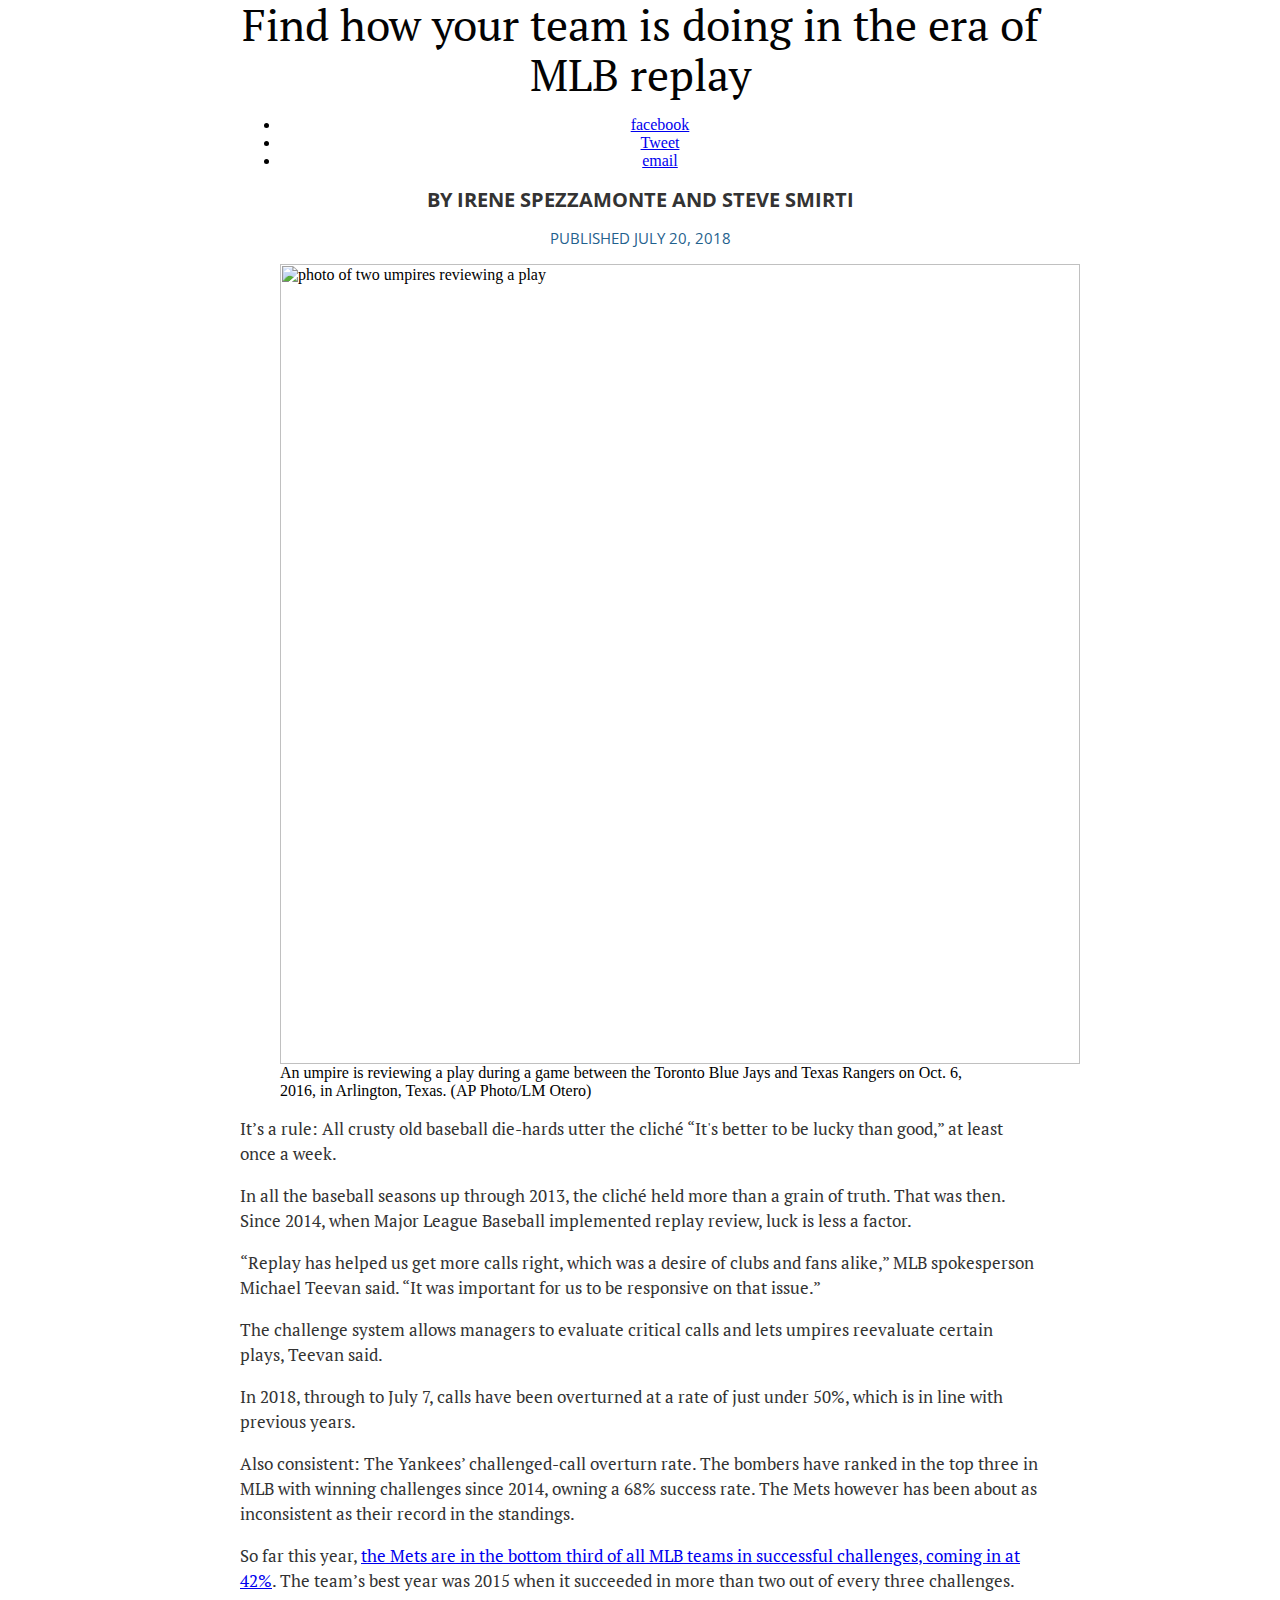
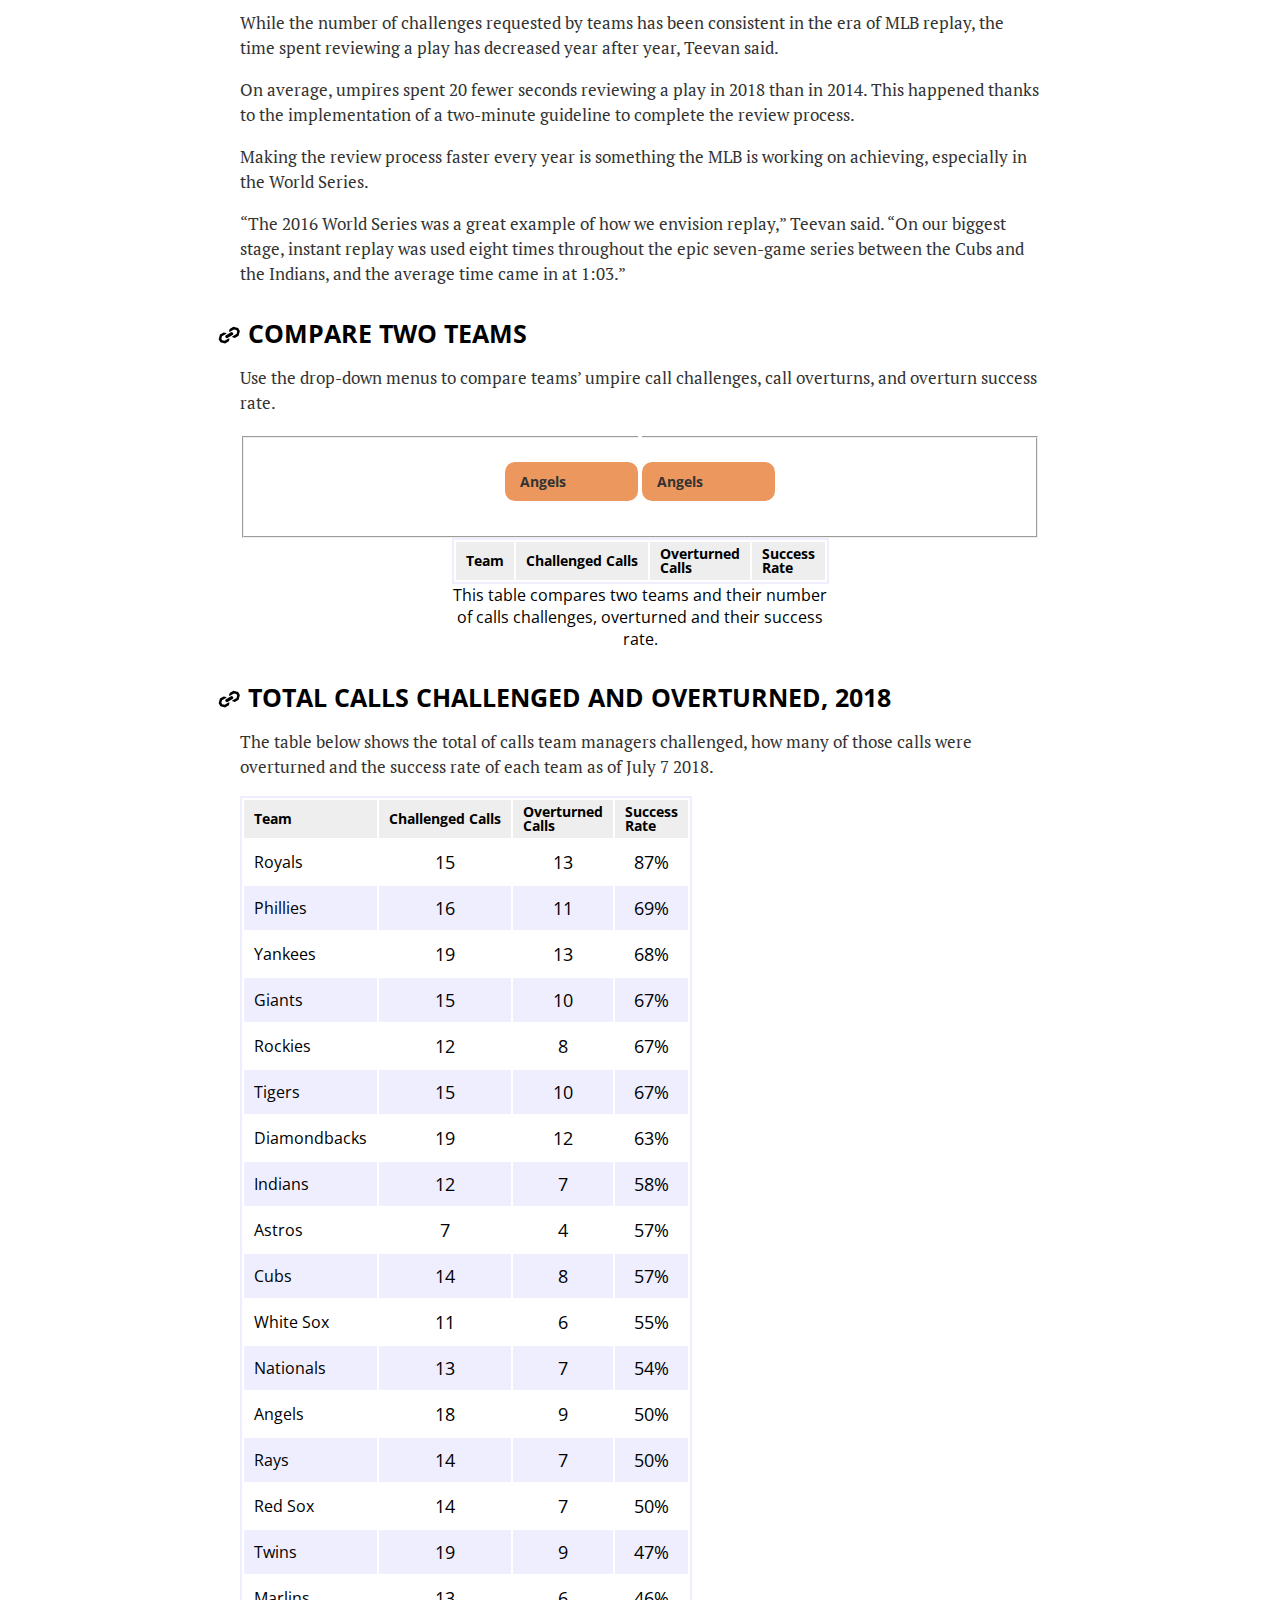
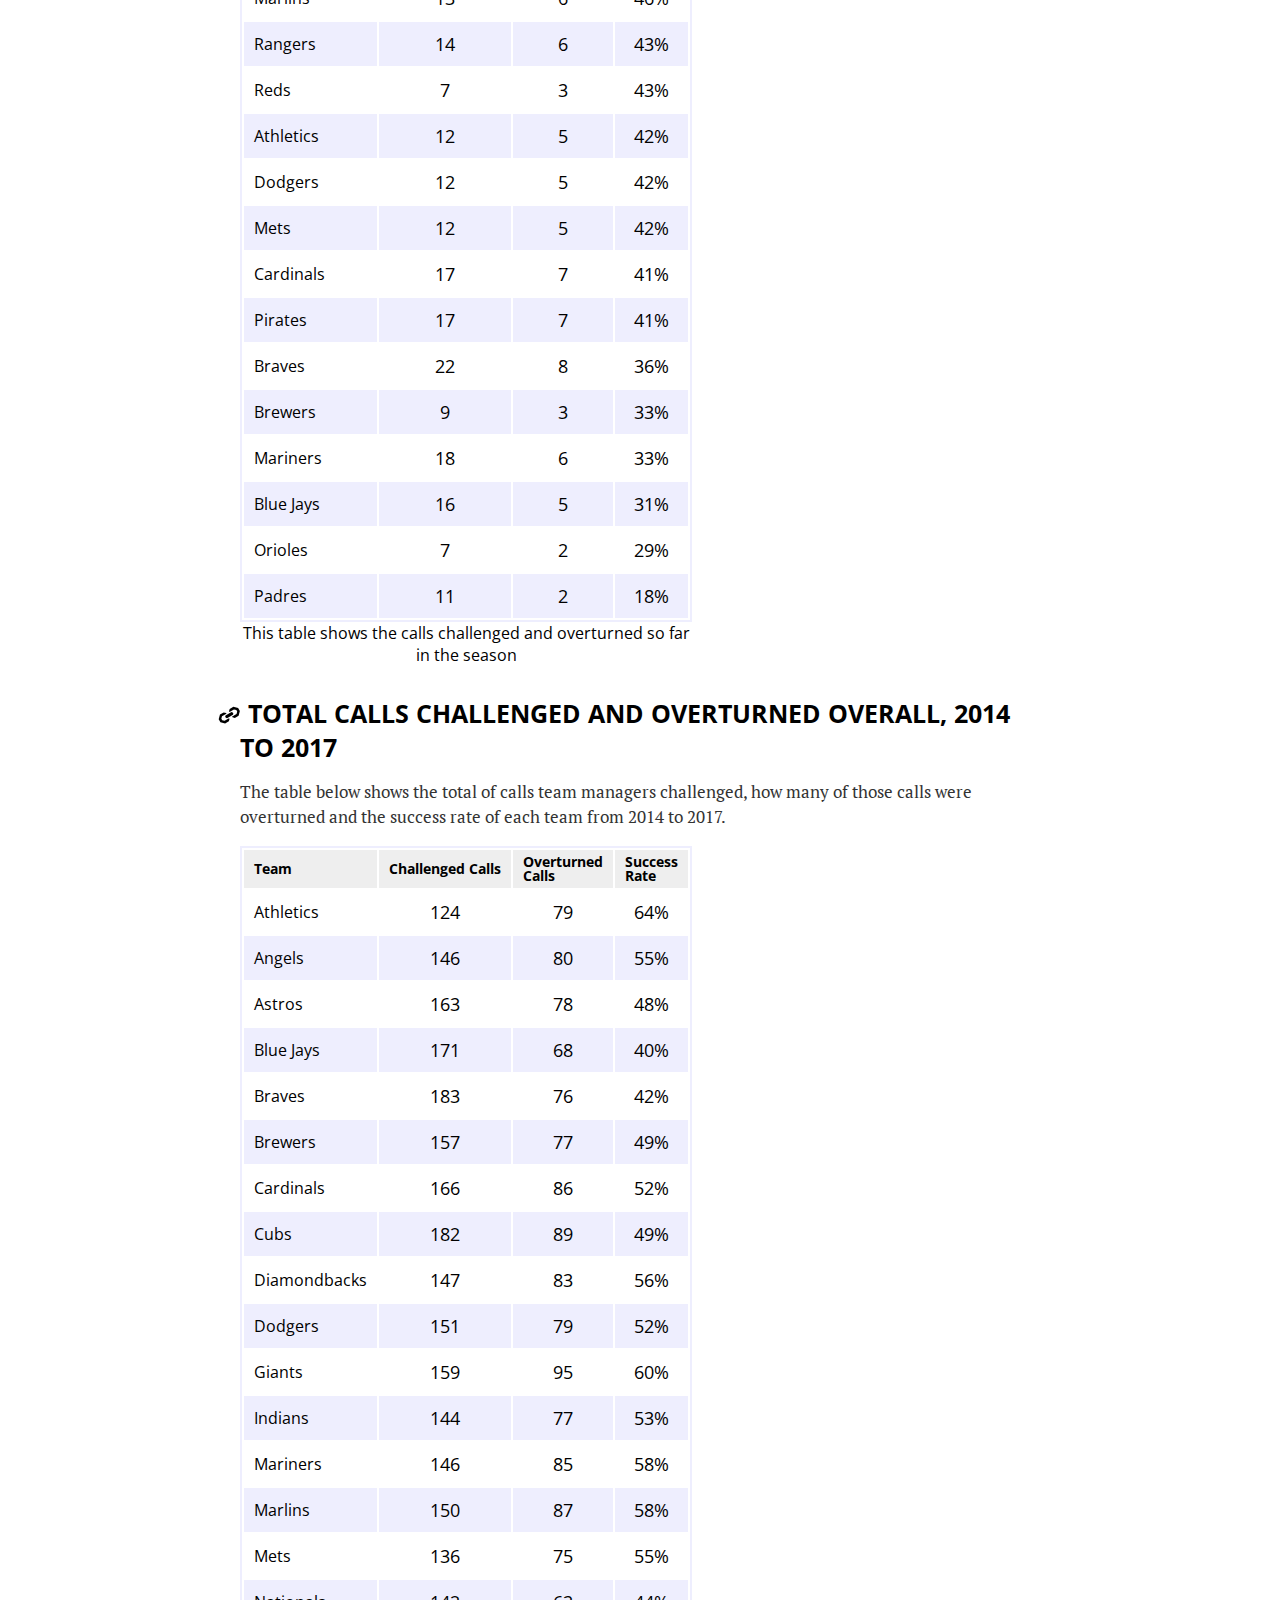
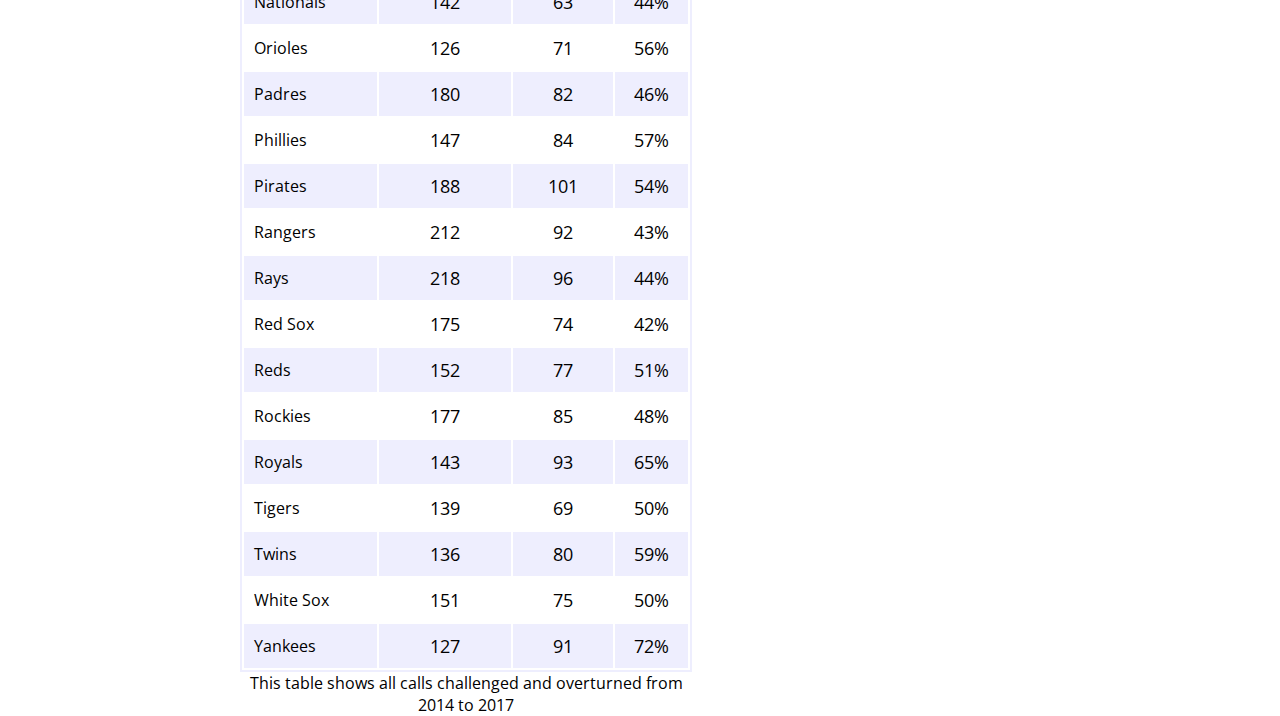
==== www/index.html @ 90c36cb2 "added byline" ====
<title>Find how your team is doing in the era of MLB replay</title>
    <link rel="icon" type="image/png" href="http://interactive.nydailynews.com/favicons.png">
    <meta charset="utf-8" />
    <meta name="viewport" content="width=device-width,initial-scale=1" />
    <meta name="apple-mobile-web-app-capable" content="yes" />
    <meta name="apple-mobile-web-app-status-bar-style" content="black" />
    <link rel="apple-touch-icon" href="">
    <meta name="format-detection" content="telephone=no" />
    <meta http-equiv="X-UA-Compatible" content="IE=Edge" />

    <!-- Titles -->
    <meta property="og:title" content='Find how your team is doing in the era of MLB replay' />
    <meta name="twitter:title" content='Find how your team is doing in the era of MLB replay' />

    <!-- Descriptions -->
    <meta name="description" content="DESC" />
    <meta property="og:description" content="DESC" />
    <meta name="twitter:description" content="DESC" />

    <!-- KEYWORD -->
    <meta name="keywords" content="TAGS" />

    <!-- LINK -->
    <link rel="http://interactive.nydailynews.com/project/mlb-overturned-calls/" href="http://interactive.nydailynews.com/project/mlb-overturned-calls/">
    <meta property="og:url" content="http://interactive.nydailynews.com/project/mlb-overturned-calls/" />
    <meta name="twitter:url" content="http://interactive.nydailynews.com/project/mlb-overturned-calls/" />

    <!-- THUMBNAIL IMAGE-->
    <meta property="og:image" content="http://interactive.nydailynews.com/project/mlb-overturned-calls/img/mlb-overturned-calls-art.jpg" />
    <meta name="twitter:image" content="http://interactive.nydailynews.com/project/mlb-overturned-calls/img/mlb-overturned-calls-art.jpg" />
    <meta name="twitter:image:alt" content="A description of the twitter image" />
    <meta property="og:image:width" content="1024" />
    <meta property="og:image:height" content="512" />

    <!-- PARSELY -->
    <script type="application/ld+json">
        {
            "@context": "http://schema.org",
            "@type": "NewsArticle",
            "headline": "Find how your team is doing in the era of MLB replay",
            "url": "http://interactive.nydailynews.com/project/mlb-overturned-calls/",
            "thumbnailUrl": "http://interactive.nydailynews.com/project/mlb-overturned-calls/img/mlb-overturned-calls-art.jpg",
            "dateCreated": "2018-07-20T06:00:00Z",
            "articleSection": "Sports",
            "creator": ["Steve Smirti", "Irene Spezzamonte", "Interactive Project"],
            "keywords": ["interactive project","interactive"]
        }
    </script>

    <!-- NO NEED TO FILL -->
    <meta name="twitter:card" content="summary_large_image">
    <meta name="twitter:site" content="@nydailynews">
    <meta name="twitter:creator" content="@nydni">
    <meta name="decorator" content="responsive" />
    <meta name="nydn_section" content="NY Daily News" />
    <meta name="msvalidate.01" content="02916AAC0DA8B068EFE01D721E03ED7E" />
    <meta name="p:domain_verify" content="78efe4f5c9935744af497772f68a0ee7" />
    <meta property="fb:app_id" content="107464888913" />
    <meta property="fb:admins" content="1594068001" />
    <meta property="fb:pages" content="268914272540" />
    <meta property="og:type" content="article" />
    <meta property="og:site_name" content="NY Daily News" />
    <meta property="article:publisher" content="https://www.facebook.com/NYDailyNews/" />
    <meta name="localeCountry" content="US"/>
    <meta name="localeLanguage" content="en" />


    <link rel="stylesheet" href="//interactive.nydailynews.com/nydn/c/rh.css">
    <link rel="stylesheet" href="/css/style.css">

    <link href="css/style.css" rel="stylesheet">

    <link rel="stylesheet" href="https://fonts.googleapis.com/css?family=Open+Sans:300,700|Open+Sans+Condensed:300,700|PT+Serif:400,700">
    <script data-main="//interactive.nydailynews.com/nydn/js/rh.js?r=20170405001" src="//www.nydailynews.com/nydn/js/require.js?r=2016LIST" defer></script>
      
    <script>
        var nydn = nydn || {
            "section": "NYDailyNews",
            "subsection": "news",
            "template": "article",
            "revision": "201609014009",
            "bidder": { contains: function() {} },
            "targetPath": document.location.pathname
        };
        var nydnDO = [ { 
            'title':'xxxFind how your team is doing in the era of MLB replayxxx', 
            'link':'http://interactive.nydailynews.com/project/mlb-overturned-calls/', 
            'p_type':'interactive', 
            'section':'interactive' 
        }];
    </script>
    
    <!-- ADS-START -->
    <script onload="nydn_ads('one');" src="/includes/template/template.js"></script>
    <!-- ADS-END -->

    <script src="/js/jquery.min.js"></script>

    <script>var nav_params = {section: 'projects', url: 'http://interactive.nydailynews.com/project/'};</script>
    <script src="/library/vendor-nav/vendor-include.js" defer></script>
</head>

<body id="nydailynews" data-section="nydailynews" data-subsection="NY Daily News">

<!-- SITEHEADER-START -->
<header id="templateheader"></header>
<!-- SITEHEADER-END -->

<!-- CONTENT-START -->
<main>
    <article>

        <h1 class="center">Find how your team is doing in the era of MLB replay</h1>
    <div>
        <ul class="ra-share" id="ra-share-top" style="text-align: center;">
            <li class="rt-share-f"><a target="_blank" href="https://www.facebook.com/sharer/sharer.php?u=http://interactive.nydailynews.com/project/mlb-overturned-calls/">facebook</a> </li>
            <li class="ra-share-t"> <a target="_blank" href="https://twitter.com/intent/tweet?text=Find how your team is doing in the era of MLB replay&url=http://interactive.nydailynews.com/project/mlb-overturned-calls/&via=NYDNi&related=NYDailyNews,NYDNi">Tweet</a></li>
            <li class="ra-share-e"> <a href="mailto:?subject=Find how your team is doing in the era of MLB replay&amp;body=http://interactive.nydailynews.com/project/mlb-overturned-calls/">email</a> </li>
        </ul>
    </div>

<p class="byline">By Irene Spezzamonte and Steve Smirti </p>


        <p id="datestamp" class="stamp">Published July 20, 2018</p>

 <figure>

 <img src="img/replay-lead-art.jpg" alt="photo of two umpires reviewing a play" >

 <figcaption> An umpire is reviewing a play during a game between the Toronto Blue Jays and Texas Rangers on Oct. 6, 2016, in Arlington, Texas. (AP Photo/LM Otero) </figcaption>
 </figure>


<p>It’s a rule: All crusty old baseball die-hards utter the cliché “It's better to be lucky than good,” at least once a week.</p>

<p>In all the baseball seasons up through 2013, the cliché held more than a grain of truth. That was then. Since 2014, when Major League Baseball implemented replay review, luck is less a factor.</p>

<p>“Replay has helped us get more calls right, which was a desire of clubs and fans alike,” MLB spokesperson Michael Teevan said.  “It was important for us to be responsive on that issue.”</p>

<p>The challenge system allows managers to evaluate critical calls and lets umpires reevaluate certain plays, Teevan said. </p>

<p>In 2018, through to July 7, calls have been overturned at a rate of just under 50%, which is in line with previous years.</p> 

<p>Also consistent: The Yankees’ challenged-call overturn rate. The bombers have ranked in the top three in MLB with winning challenges since 2014, owning a 68% success rate. The Mets however has been about as inconsistent as their record in the standings.</p>

<p>So far this year, <a href="#Mets-2018">the Mets are in the bottom third of all MLB teams in successful challenges, coming in at 42%</a>. The team’s best year was 2015 when it succeeded in more than two out of every three challenges.</p>

<p>While the number of challenges requested by teams has been consistent in the era of MLB replay, the time spent reviewing a play has decreased year after year, Teevan said.</p>

<p>On average, umpires spent 20 fewer seconds reviewing a play in 2018 than in 2014.  This happened thanks to the implementation of a two-minute guideline to complete the review process. </p>

<p> Making the review process faster every year is something the MLB is working on achieving, especially in the World Series. </p>

<p> “The 2016 World Series was a great example of how we envision replay,” Teevan said.  “On our biggest stage, instant replay was used eight times throughout the epic seven-game series between the Cubs and the Indians, and the average time came in at 1:03.” </p>



<h2 id="team-comparison"> <a href="#team-comparison"><svg class="intralink" viewBox="10 10 66 66" version="1.1" width="16" height="16" aria-hidden="true"><path d="M 23.4963,46.1288L 25.0796,48.8712L 29.4053,50.0303L 33.519,47.6553L 34.8902,46.8636L 37.6326,45.2803L 38.4242,46.6515L 37.2652,50.9772L 30.4091,54.9356L 21.7577,52.6174L 18.591,47.1326L 20.9091,38.4811L 27.7652,34.5227L 32.0909,35.6818L 32.8826,37.053L 30.1402,38.6364L 28.769,39.428L 24.6553,41.803L 23.4963,46.1288 Z M 38.7348,28.1895L 45.5908,24.2311L 54.2423,26.5493L 57.409,32.0341L 55.0908,40.6856L 48.2348,44.6439L 43.9091,43.4848L 43.1174,42.1136L 45.8598,40.5303L 47.231,39.7386L 51.3446,37.3636L 52.5037,33.0379L 50.9204,30.2955L 46.5946,29.1364L 42.481,31.5114L 41.1098,32.3031L 38.3674,33.8864L 37.5757,32.5152L 38.7348,28.1895 Z M 33.9006,45.1496L 31.7377,44.5701L 30.5502,42.5133L 31.1298,40.3504L 42.0994,34.0171L 44.2623,34.5966L 45.4498,36.6534L 44.8702,38.8163L 33.9006,45.1496 Z"></path></svg></a> Compare two teams </h2>
<p>
    Use the drop-down menus to compare teams’ umpire call challenges, call overturns, and overturn success rate.
</p>
    <!-- coding for dropdown starts here -->
    <fieldset id="filter" style="text-align: center;">
        <legend></legend>

        <div class="select">
            <select id="team-one" name="team-one" onChange="compare.form_handler(this);">
                <option value="Angels">Angels</option>
                <option value="Astros">Astros</option>
                <option value="Athletics">Athletics</option>
                <option value="Blue Jays">Blue Jays</option>
                <option value="Braves">Braves</option>
                <option value="Brewers">Brewers</option>
                <option value="Cardinals">Cardinals</option>
                <option value="Cubs">Cubs</option>
                <option value="Diamondbacks">Diamondbacks</option>
                <option value="Dodgers">Dodgers</option>
                <option value="Giants">Giants</option>
                <option value="Indians">Indians</option>
                <option value="Mariners">Mariners</option>
                <option value="Marlins">Marlins</option>
                <option value="Mets">Mets</option>
                <option value="Nationals">Nationals</option>
                <option value="Orioles">Orioles</option>
                <option value="Padres">Padres</option>
                <option value="Phillies">Phillies</option>
                <option value="Pirates">Pirates</option> 
                <option value="Rangers">Rangers</option>
                <option value="Rays">Rays</option>
                <option value="Red Sox">Red Sox</option>
                <option value="Reds">Reds</option>
                <option value="Rockies">Rockies</option>
                <option value="Royals">Royals</option>
                <option value="Tigers">Tigers</option>
                <option value="Twins">Twins</option>
                <option value="White Sox">White Sox</option>
                <option value="Yankees">Yankees</option>
            </select>
        </div>
        <div class="select">
            <select id="team-two" name="team-two" onChange="compare.form_handler(this);">
                <option value="Angels">Angels</option>
                <option value="Astros">Astros</option>
                <option value="Athletics">Athletics</option>
                <option value="Blue Jays">Blue Jays</option>
                <option value="Braves">Braves</option>
                <option value="Brewers">Brewers</option>
                <option value="Cardinals">Cardinals</option>
                <option value="Cubs">Cubs</option>
                <option value="Diamondbacks">Diamondbacks</option>
                <option value="Dodgers">Dodgers</option>
                <option value="Giants">Giants</option>
                <option value="Indians">Indians</option>
                <option value="Mariners">Mariners</option>
                <option value="Marlins">Marlins</option>
                <option value="Mets">Mets</option>
                <option value="Nationals">Nationals</option>
                <option value="Orioles">Orioles</option>
                <option value="Padres">Padres</option>
                <option value="Phillies">Phillies</option>
                <option value="Pirates">Pirates</option> 
                <option value="Rangers">Rangers</option>
                <option value="Rays">Rays</option>
                <option value="Red Sox">Red Sox</option>
                <option value="Reds">Reds</option>
                <option value="Rockies">Rockies</option>
                <option value="Royals">Royals</option>
                <option value="Tigers">Tigers</option>
                <option value="Twins">Twins</option>
                <option value="White Sox">White Sox</option>
                <option value="Yankees">Yankees</option>
            </select>
        </div>
            </fieldset>
        </form>
<table id='teams-compare' class="center"> 
        <thead>
        <tr>

    <th>Team</th>
    <th>Challenged Calls</th>
    <th>Overturned<br>Calls</th>
    <th>Success<br>Rate</th>
  </tr>
</thead>
<tbody>
</tbody>
<caption> This table compares two teams and their number of calls challenges, overturned and their success rate. 
 </caption> 
</table>



<!-- coding for dropdown ends here -->


<!--  coding for 2018 table starts here -->

<h2 id="2018-data"> <a href="#2018-data"><svg class="intralink" viewBox="10 10 66 66" version="1.1" width="16" height="16" aria-hidden="true"><path d="M 23.4963,46.1288L 25.0796,48.8712L 29.4053,50.0303L 33.519,47.6553L 34.8902,46.8636L 37.6326,45.2803L 38.4242,46.6515L 37.2652,50.9772L 30.4091,54.9356L 21.7577,52.6174L 18.591,47.1326L 20.9091,38.4811L 27.7652,34.5227L 32.0909,35.6818L 32.8826,37.053L 30.1402,38.6364L 28.769,39.428L 24.6553,41.803L 23.4963,46.1288 Z M 38.7348,28.1895L 45.5908,24.2311L 54.2423,26.5493L 57.409,32.0341L 55.0908,40.6856L 48.2348,44.6439L 43.9091,43.4848L 43.1174,42.1136L 45.8598,40.5303L 47.231,39.7386L 51.3446,37.3636L 52.5037,33.0379L 50.9204,30.2955L 46.5946,29.1364L 42.481,31.5114L 41.1098,32.3031L 38.3674,33.8864L 37.5757,32.5152L 38.7348,28.1895 Z M 33.9006,45.1496L 31.7377,44.5701L 30.5502,42.5133L 31.1298,40.3504L 42.0994,34.0171L 44.2623,34.5966L 45.4498,36.6534L 44.8702,38.8163L 33.9006,45.1496 Z"></path></svg></a> Total calls challenged and overturned, 2018</h2>

<p>The table below shows the total of calls team managers challenged, how many of those calls were overturned and the success rate of each team as of July 7 2018. </p>
   <table id='teams-2018'> 
        <thead>
        <tr>
    <th>Team</th>
    <th>Challenged Calls</th>
    <th>Overturned<br>Calls</th>
    <th>Success<br>Rate</th>
  </tr>
</thead>
<tbody>
  <tr id="Royals-2018">
   <td>Royals</td>
    <td>15</td>
    <td>13</td>
    <td>87%</td>
  </tr>
  <tr id="Phillies-2018">
   <td>Phillies</td>
    <td>16</td>
    <td>11</td>
    <td>69%</td>
  </tr>
  <tr id="Yankees-2018">
   <td>Yankees</td>
    <td>19</td>
    <td>13</td>
    <td>68%</td>
  </tr>
  <tr id="Giants-2018">
   <td>Giants</td>
    <td>15</td>
    <td>10</td>
    <td>67%</td>
  </tr>
  <tr id="Rockies-2018">
   <td>Rockies</td>
    <td>12</td>
    <td>8</td>
    <td>67%</td>
  </tr>
  <tr id="Tigers-2018">
   <td>Tigers</td>
    <td>15</td>
    <td>10</td>
    <td>67%</td>
  </tr>
  <tr id="Diamondbacks-2018">
   <td>Diamondbacks</td>
    <td>19</td>
    <td>12</td>
    <td>63%</td>
  </tr>
  <tr id="Indians-2018">
   <td>Indians</td>
    <td>12</td>
    <td>7</td>
    <td>58%</td>
  </tr>
  <tr id="Astros-2018">
   <td>Astros</td>
    <td>7</td>
    <td>4</td>
    <td>57%</td>
  </tr>
  <tr id="Cubs-2018">
   <td>Cubs</td>
    <td>14</td>
    <td>8</td>
    <td>57%</td>
  </tr>
  <tr id="White Sox-2018">
   <td>White Sox</td>
    <td>11</td>
    <td>6</td>
    <td>55%</td>
  </tr>
  <tr id="Nationals-2018">
   <td>Nationals</td>
    <td>13</td>
    <td>7</td>
    <td>54%</td>
  </tr>
  <tr id="Angels-2018">
   <td>Angels</td>
    <td>18</td>
    <td>9</td>
    <td>50%</td>
  </tr>
  <tr id="Rays-2018">
   <td>Rays</td>
    <td>14</td>
    <td>7</td>
    <td>50%</td>
  </tr>
  <tr id="Red Sox-2018">
   <td>Red Sox</td>
    <td>14</td>
    <td>7</td>
    <td>50%</td>
  </tr>
  <tr id="Twins-2018">
   <td>Twins</td>
    <td>19</td>
    <td>9</td>
    <td>47%</td>
  </tr>
  <tr id="Marlins-2018">
   <td>Marlins</td>
    <td>13</td>
    <td>6</td>
    <td>46%</td>
  </tr>
  <tr id="Rangers-2018">
   <td>Rangers</td>
    <td>14</td>
    <td>6</td>
    <td>43%</td>
  </tr>
  <tr id="Reds-2018">
   <td>Reds</td>
    <td>7</td>
    <td>3</td>
    <td>43%</td>
  </tr>
  <tr id="Athletics-2018">
   <td>Athletics</td>
    <td>12</td>
    <td>5</td>
    <td>42%</td>
  </tr>
  <tr id="Dodgers-2018">
   <td>Dodgers</td>
    <td>12</td>
    <td>5</td>
    <td>42%</td>
  </tr>
  <tr id="Mets-2018">
   <td>Mets</td>
    <td>12</td>
    <td>5</td>
    <td>42%</td>
  </tr>
  <tr id="Cardinals-2018">
   <td>Cardinals</td>
    <td>17</td>
    <td>7</td>
    <td>41%</td>
  </tr>
  <tr id="Pirates-2018">
   <td>Pirates</td>
    <td>17</td>
    <td>7</td>
    <td>41%</td>
  </tr>
  <tr id="Braves-2018">
   <td>Braves</td>
    <td>22</td>
    <td>8</td>
    <td>36%</td>
  </tr>
  <tr id="Brewers-2018">
   <td>Brewers</td>
    <td>9</td>
    <td>3</td>
    <td>33%</td>
  </tr>
  <tr id="Mariners-2018">
   <td>Mariners</td>
    <td>18</td>
    <td>6</td>
    <td>33%</td>
  </tr>
  <tr id="Blue Jays-2018">
   <td>Blue Jays</td>
    <td>16</td>
    <td>5</td>
    <td>31%</td>
  </tr>
  <tr id="Orioles-2018">
   <td>Orioles</td>
    <td>7</td>
    <td>2</td>
    <td>29%</td>
  </tr>
  <tr id="Padres-2018">
   <td>Padres</td>
    <td>11</td>
    <td>2</td>
    <td>18%</td>
  </tr>
</tbody>
 <caption> This table shows the calls challenged and overturned so far in the season
 </caption> 
      </table>

    <!-- code for 2018 ends here -->

<!-- code for overall data starts here -->

<h2 id="overall-data"><a href="#overall-data"><svg class="intralink" viewBox="10 10 66 66" version="1.1" width="16" height="16" aria-hidden="true"><path d="M 23.4963,46.1288L 25.0796,48.8712L 29.4053,50.0303L 33.519,47.6553L 34.8902,46.8636L 37.6326,45.2803L 38.4242,46.6515L 37.2652,50.9772L 30.4091,54.9356L 21.7577,52.6174L 18.591,47.1326L 20.9091,38.4811L 27.7652,34.5227L 32.0909,35.6818L 32.8826,37.053L 30.1402,38.6364L 28.769,39.428L 24.6553,41.803L 23.4963,46.1288 Z M 38.7348,28.1895L 45.5908,24.2311L 54.2423,26.5493L 57.409,32.0341L 55.0908,40.6856L 48.2348,44.6439L 43.9091,43.4848L 43.1174,42.1136L 45.8598,40.5303L 47.231,39.7386L 51.3446,37.3636L 52.5037,33.0379L 50.9204,30.2955L 46.5946,29.1364L 42.481,31.5114L 41.1098,32.3031L 38.3674,33.8864L 37.5757,32.5152L 38.7348,28.1895 Z M 33.9006,45.1496L 31.7377,44.5701L 30.5502,42.5133L 31.1298,40.3504L 42.0994,34.0171L 44.2623,34.5966L 45.4498,36.6534L 44.8702,38.8163L 33.9006,45.1496 Z"></path></svg></a> Total calls challenged and overturned overall, 2014 to 2017</h2>

<p>The table below shows the total of calls team managers challenged, how many of those calls were overturned and the success rate of each team from 2014 to 2017. </p>
   <table id='teams-overall'> 
        <thead>
            <tr>
                <th>Team</th>
                <th>Challenged Calls</th>
                <th>Overturned<br>Calls</th>
                <th>Success<br>Rate</th>
            </tr>
        </thead>
        <tbody>
<tr id="Athletics-overall">
   <td>Athletics</td>
  <td>124</td>
  <td>79</td>
  <td>64%</td>
</tr>
<tr id="Angels-overall">
   <td>Angels</td>
  <td>146</td>
  <td>80</td>
  <td>55%</td>
</tr>
<tr id="Astros-overall">
   <td>Astros</td>
  <td>163</td>
  <td>78</td>
  <td>48%</td>
</tr>
<tr id="Blue Jays-overall">
   <td>Blue Jays</td>
  <td>171</td>
  <td>68</td>
  <td>40%</td>
</tr>
<tr id="Braves-overall">
   <td>Braves</td>
  <td>183</td>
  <td>76</td>
  <td>42%</td>
</tr>
<tr id="Brewers-overall">
   <td>Brewers</td>
  <td>157</td>
  <td>77</td>
  <td>49%</td>
</tr>
<tr id="Cardinals-overall">
   <td>Cardinals</td>
  <td>166</td>
  <td>86</td>
  <td>52%</td></tr>
<tr id="Cubs-overall">
   <td>Cubs</td>
  <td>182</td>
  <td>89</td>
  <td>49%</td>
</tr>
<tr id="Diamondbacks-overall">
   <td>Diamondbacks</td>
  <td>147</td>
  <td>83</td>
  <td>56%</td>
</tr>
<tr id="Dodgers-overall">
   <td>Dodgers</td>
  <td>151</td>
  <td>79</td>
  <td>52%</td>
</tr>
<tr id="Giants-overall">
   <td>Giants</td>
  <td>159</td>
  <td>95</td>
  <td>60%</td>
</tr>
<tr id="Indians-overall">
   <td>Indians</td>
  <td>144</td>
  <td>77</td>
  <td>53%</td>
</tr>
<tr id="Mariners-overall">
   <td>Mariners</td>
  <td>146</td>
  <td>85</td>
  <td>58%</td>
</tr>
<tr id="Marlins-overall">
   <td>Marlins</td>
  <td>150</td>
  <td>87</td>
  <td>58%</td>
</tr>
<tr id="Mets-overall">
   <td>Mets</td>
  <td>136</td>
  <td>75</td>
  <td>55%</td>
</tr>
<tr id="Nationals-overall">
   <td>Nationals</td>
  <td>142</td>
  <td>63</td>
  <td>44%</td>
</tr>
<tr id="Orioles-overall">
   <td>Orioles</td>
  <td>126</td>
  <td>71</td>
  <td>56%</td>
</tr>
<tr id="Padres-overall">
   <td>Padres</td>
  <td>180</td>
  <td>82</td>
  <td>46%</td>
</tr>
<tr id="Phillies-overall">
   <td>Phillies</td>
  <td>147</td>
  <td>84</td>
  <td>57%</td>
</tr>
<tr id="Pirates-overall">
   <td>Pirates</td>
  <td>188</td>
  <td>101</td>
  <td>54%</td>
</tr>
<tr id="Rangers-overall">
   <td>Rangers</td>
  <td>212</td>
  <td>92</td>
  <td>43%</td>
</tr>
<tr id="Rays-overall">
   <td>Rays</td>
  <td>218</td>
  <td>96</td>
  <td>44%</td>
</tr>
<tr id="Red Sox-overall">
   <td>Red Sox</td>
  <td>175</td>
  <td>74</td>
  <td>42%</td>
</tr>
<tr id="Reds-overall">
   <td>Reds</td>
  <td>152</td>
  <td>77</td>
  <td>51%</td>
</tr>
<tr id="Rockies-overall">
   <td>Rockies</td>
  <td>177</td>
  <td>85</td>
  <td>48%</td>
</tr>
<tr id="Royals-overall">
   <td>Royals</td>
  <td>143</td>
  <td>93</td>
  <td>65%</td>
</tr>
<tr id="Tigers-overall">
   <td>Tigers</td>
  <td>139</td>
  <td>69</td>
  <td>50%</td>
</tr>
<tr id="Twins-overall">
   <td>Twins</td>
  <td>136</td>
  <td>80</td>
  <td>59%</td>
</tr>
<tr id="White Sox-overall">
   <td>White Sox</td>
  <td>151</td>
  <td>75</td>
  <td>50%</td>
</tr>
<tr id="Yankees-overall">
   <td>Yankees</td>
  <td>127</td>
  <td>91</td>
  <td>72%</td>
</tr>



</tbody>
<caption> This table shows all calls challenged and overturned from 2014 to 2017 
 </caption> 
</table>

<!-- code for overall data ends here -->

			</section> 
		</article>


<script src='http://interactive.nydailynews.com/js/tablesort/5.0.2/dist/tablesort.min.js'></script>
<script src='http://interactive.nydailynews.com/js/tablesort/5.0.2/dist/sorts/tablesort.number.min.js'></script>
<script src='js/app.js'></script>

        <div>
    
  <div class="ad center">
    <div id='div-gpt-ad-1423507761396-1'>
      <script>
        googletag.cmd.push(function() { googletag.display('div-gpt-ad-1423507761396-1'); });
      </script>
    </div>
  </div>


<section>
</section>


        </div>
    </article>
</main>

  <div class="ad center">
    <div id='div-gpt-ad-1423507761396-3'>
      <script>
        googletag.cmd.push(function() { googletag.display('div-gpt-ad-1423507761396-3'); });
      </script>
    </div>
  </div>
<!-- CONTENT-END -->

<!-- FOOTER-START -->
<footer id="templatefooter"></footer>
<!-- FOOTER-END -->
<div id="ra-bp">
      </div> <section id="rao">  <div id="rao-close"></div> <div id="rao-wrap"></div> </section>
</div>
<div id="r-scripts">
    <div id="parsely-root" style="display: none">
        <span id="parsely-cfg" data-parsely-site="nydailynews.com"></span>
    </div>
    <div class="r-ad">
        <div id="div-gpt-ad-x100">
        </div>
    </div>
  </div>
</body>
</html>
---- www/css/style.css ----
body {
    width: 100%;
    margin: 0;
}

#rh-subnav {
    display: none;
}

.byline {
    font: bold 20px "Open Sans Condensed", sans-serif;
    text-transform: uppercase;
    text-align: center;
    color: #333;
    margin-bottom: 5px;
}

.stamp {
    font: normal 15px "Open Sans", sans-serif;
    text-transform: uppercase;
    text-align: center;
    color: #1F618D;
    margin-bottom: 5px;
}

.intro {
    max-width: 900px;
    margin: auto;
}
img {
    width: 800px;

}

article h1 {
    color: #030303;
    font-family: 'PT Serif', serif;
    font-weight: normal;
    font-size: 33pt;
    line-height: 50px;
    text-align: center;
    margin: 30px;
}

#dek, .dek, .overline {
    background-color: #ef1c1b;
    color: white;
    width: 275px;
    margin: 15px auto;
    padding: 10px;
    text-align: center;
    text-transform: uppercase;
    font-family: 'Open Sans', sans-serif;
    font-size: 15px;
    letter-spacing: 0.5px;
}



article h4 {
    font: bold 14px "Open Sans", sans-serif;
    line-height: 22px;
    text-transform: uppercase;
    color: #1F618D;
}

main p {
    color: #333;
    font: normal 17px "PT Serif", serif;
    line-height: 25px;
    margin-top: 15px;
    text-align: left;
}

article h2 {
    font: bold 25px "Open Sans Condensed", sans-serif;
    text-transform: uppercase;
    margin-bottom: 10px;
    color: black;
}

div.intro p#datestamp + p:first-letter {
    text-transform: uppercase;
    float: left;
    font-size: 53px;
    line-height: 48px;
    padding-right: 5px;
}

hr {
    margin-top: -7px;
    border-color: #333;
}

.latest-news {
    text-align: center;
    border-top: 1px solid #666;
    border-bottom: 1px solid #666;
    max-width: 900px;
    margin: 30px auto;
    padding: 12px;
}

q {
    quotes: '\201C' '\201D';
}

legend {
    color: #999;
    font: normal 17px "PT Serif", serif;
    padding-top: 10px;
    margin: 5px auto;
}

/*-----  DROPDOWN -----*/

.select {
    position: relative;
    display: inline-block;
    margin-bottom: 15px;
}

.select select {
    font: bold 14px "Open Sans", sans-serif;
    display: inline-block;
    width: 100%;
    cursor: pointer;
    padding: 10px 15px;
    outline: 0;
    border: 0px solid #000000;
    border-radius: 10px;
    background: #ec975d;
    color: #333333;
    appearance: none;
    -webkit-appearance: none;
    -moz-appearance: none;
}

.select select::-ms-expand {
    display: none;
}

.select select:hover,
.select select:focus {
    color: #333333;
    background: #D1D5D7;
}

.select select:disabled {
    opacity: 0.5;
    pointer-events: none;
}

.select_arrow {
    position: absolute;
    top: 16px;
    right: 15px;
    width: 0;
    height: 0;
    pointer-events: none;
    border-style: solid;
    border-width: 8px 5px 0px 5px;
    border-color: #333333 transparent transparent transparent;
}
.select select:hover ~ .select_arrow,
.select select:focus ~ .select_arrow {
    border-top-color: #33333;
}

.select select:disabled ~ .select_arrow {
    border-top-color: #CCCCCC;
}

th[role=columnheader]:not(.no-sort) {
	cursor: pointer;
}

th[role=columnheader]:not(.no-sort):after {
	content: '';
	float: right;
	margin-top: 7px;
	border-width: 0 4px 4px;
	border-style: solid;
	border-color: #404040 transparent;
	visibility: hidden;
	opacity: 0;
	-ms-user-select: none;
	-webkit-user-select: none;
	-moz-user-select: none;
	user-select: none;
	
}

th[aria-sort=ascending]:not(.no-sort):after {
	border-bottom: none;
	border-width: 4px 4px 0;
}

th[aria-sort]:not(.no-sort):after {
	visibility: visible;
	opacity: 0.4;
}

th[role=columnheader]:not(.no-sort):hover:after {
	visibility: visible;
	opacity: 1;
}

.center 
{
    margin:auto;
}
table {
    font-family: 'Open Sans', sans-serif;
    border: 2px solid #eeeefe;
}
table thead th {
    font-weight: bold;
    padding: 5px 10px;
    line-height: 14px;
    text-align: left;
    font-size: 14px;
}
tr > td {
    padding: 10px;
    text-align: center;
    font-size: 18px;
}
tr > td:first-child {
    /* The first column on each row */
    text-align: left;
    font-size: 16px;
}
tr th {
    background-color: #eeeeee;
}
tr:nth-child(even) {
    background-color: #eeeefe;
}

caption {
    caption-side:bottom;

}

select {
  display: block;
  width: 100%;
  background: white;
  border: 2px solid purple;
  padding: 10px;
  font-size: 14px;
  margin: 10px auto;
}

svg.intralink {
    height: 36px;
    width: 36px;
    position: relative;
    top: 12px;
    margin-left: -35px;
    left: 9px;
}

article {
	width: 800px;
	margin: auto;
}
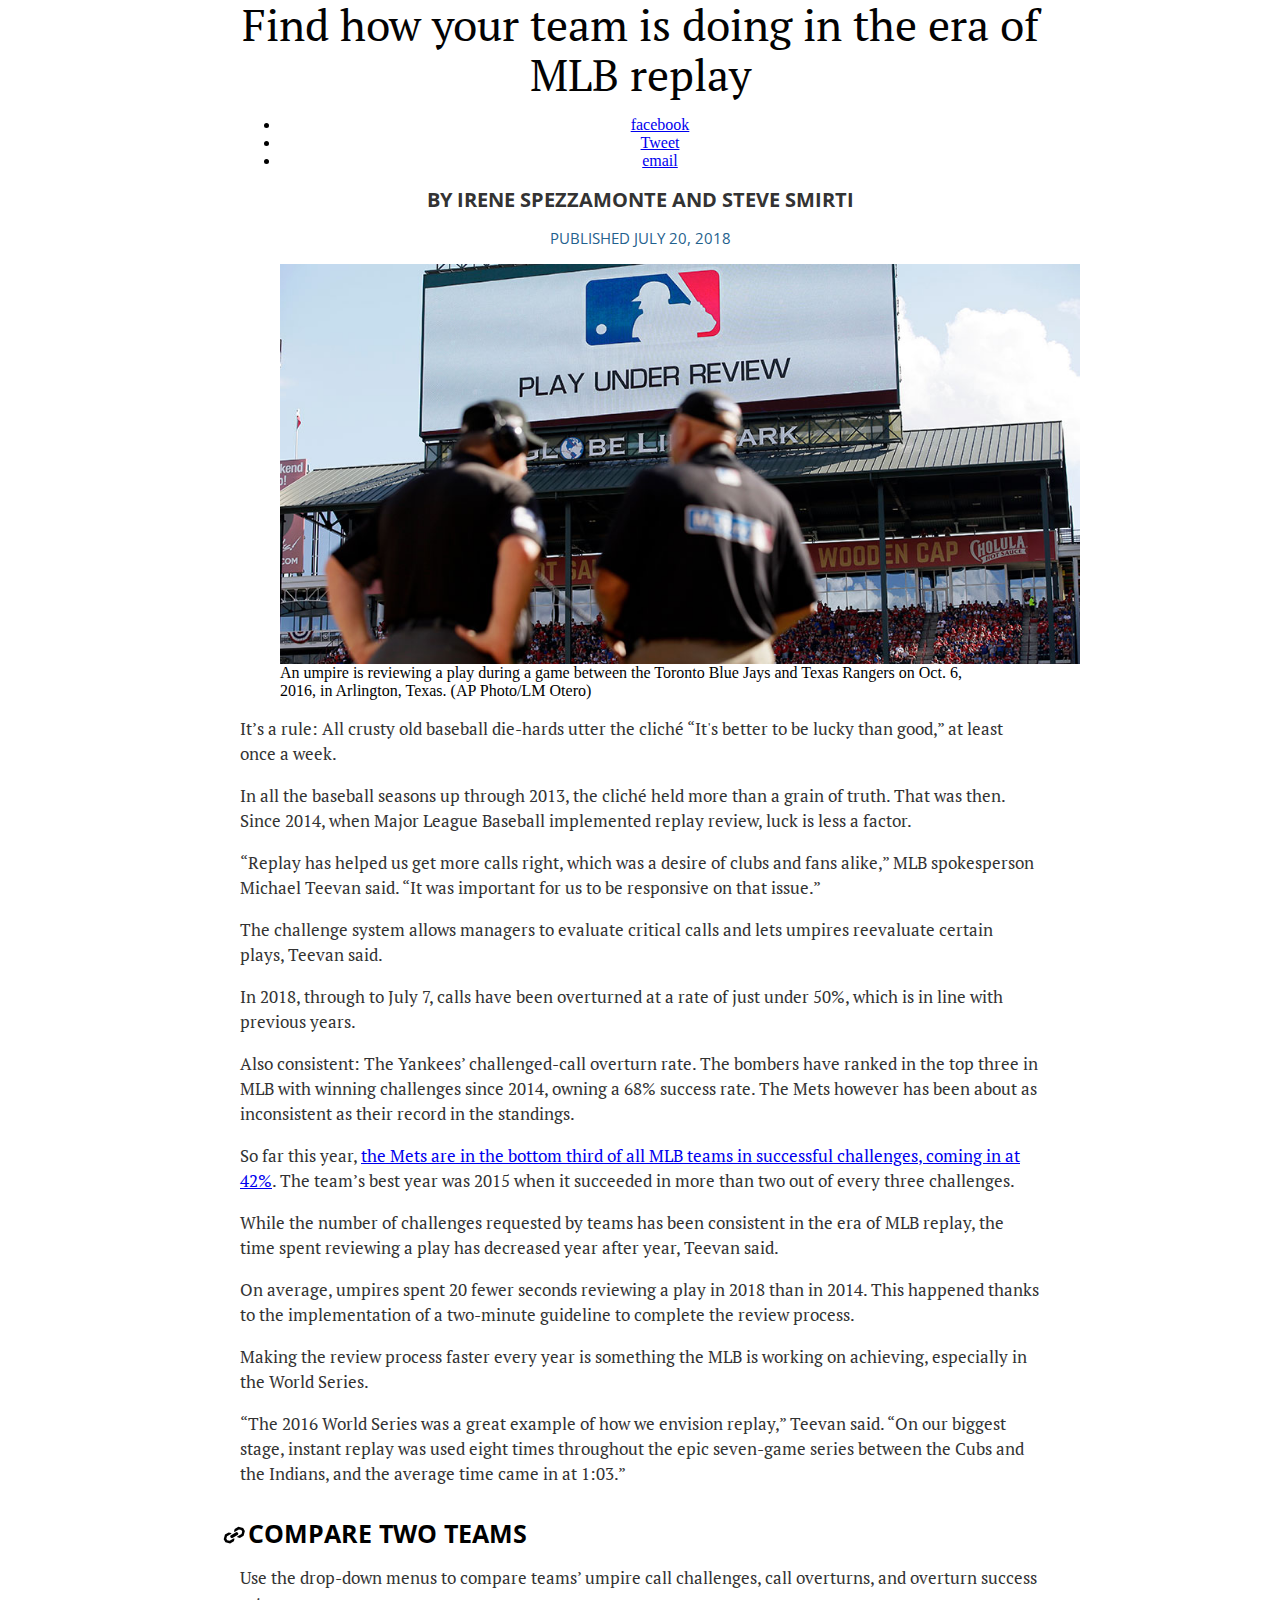
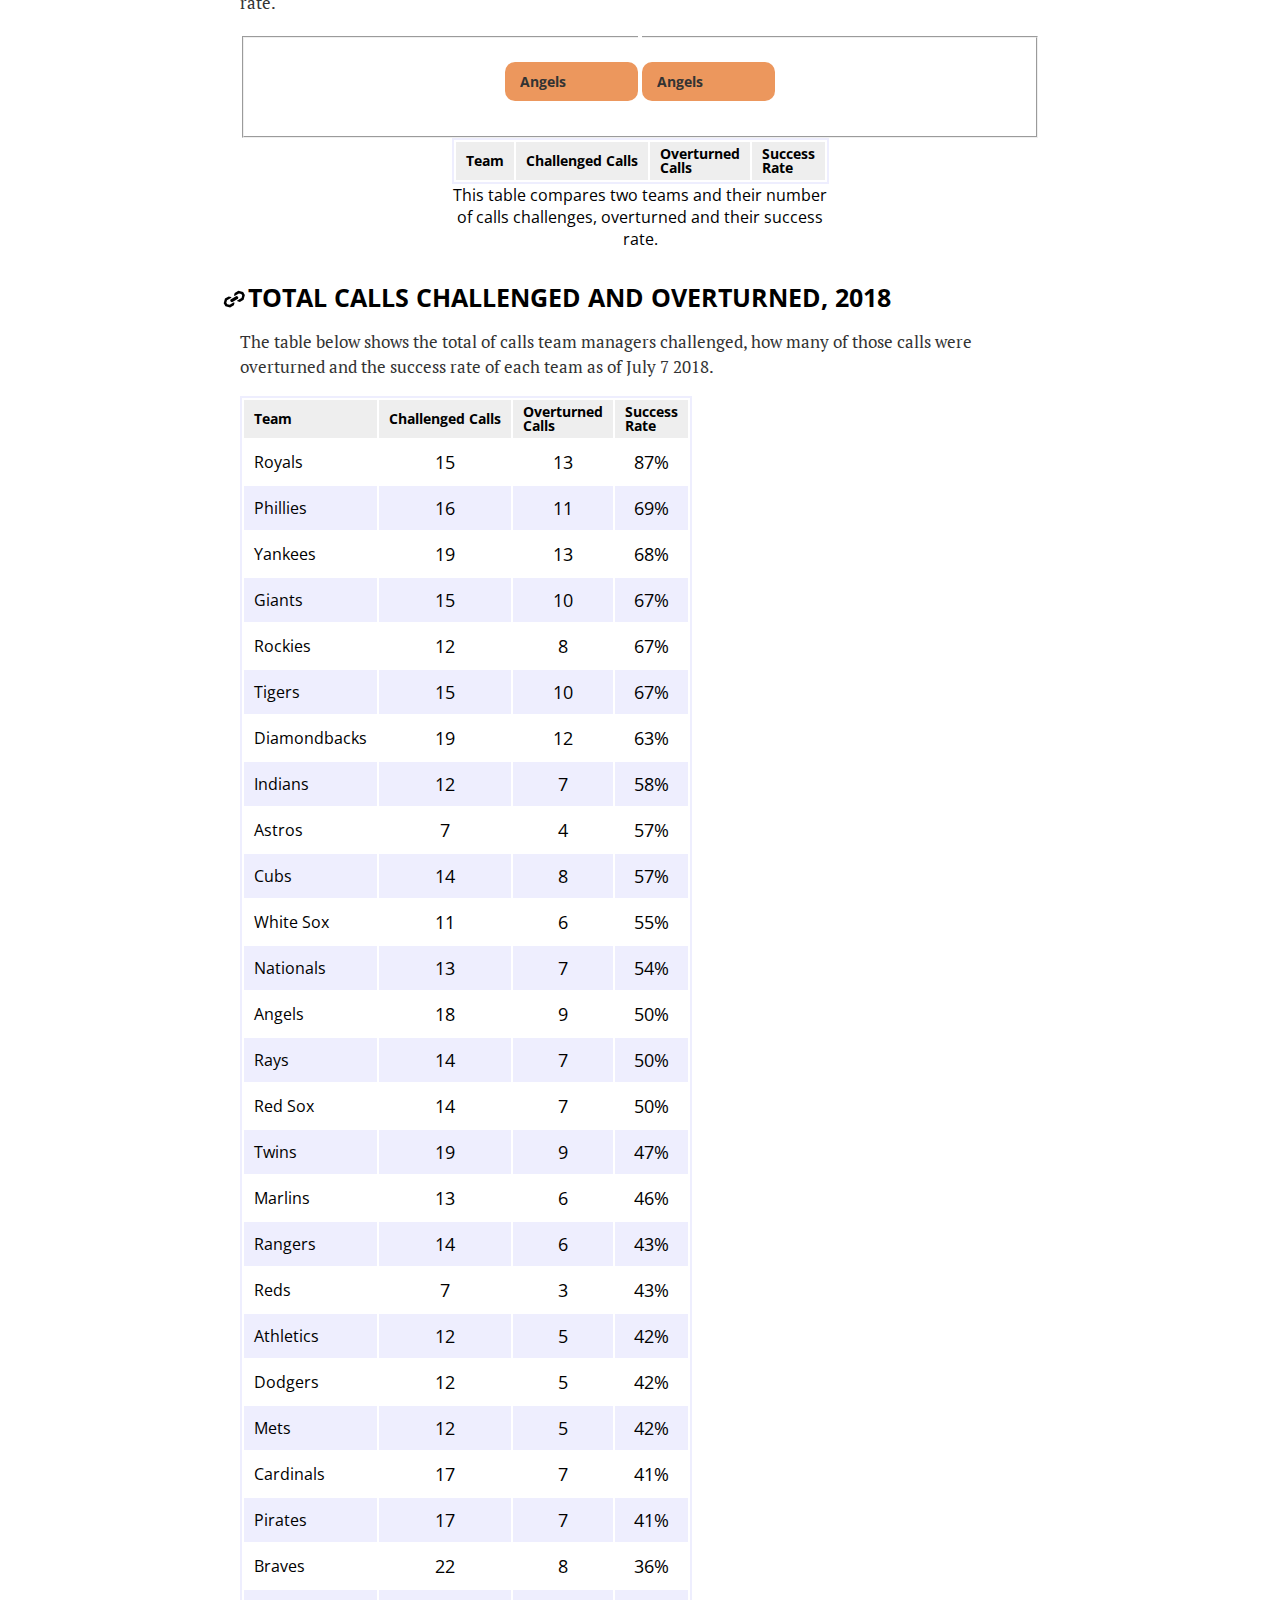
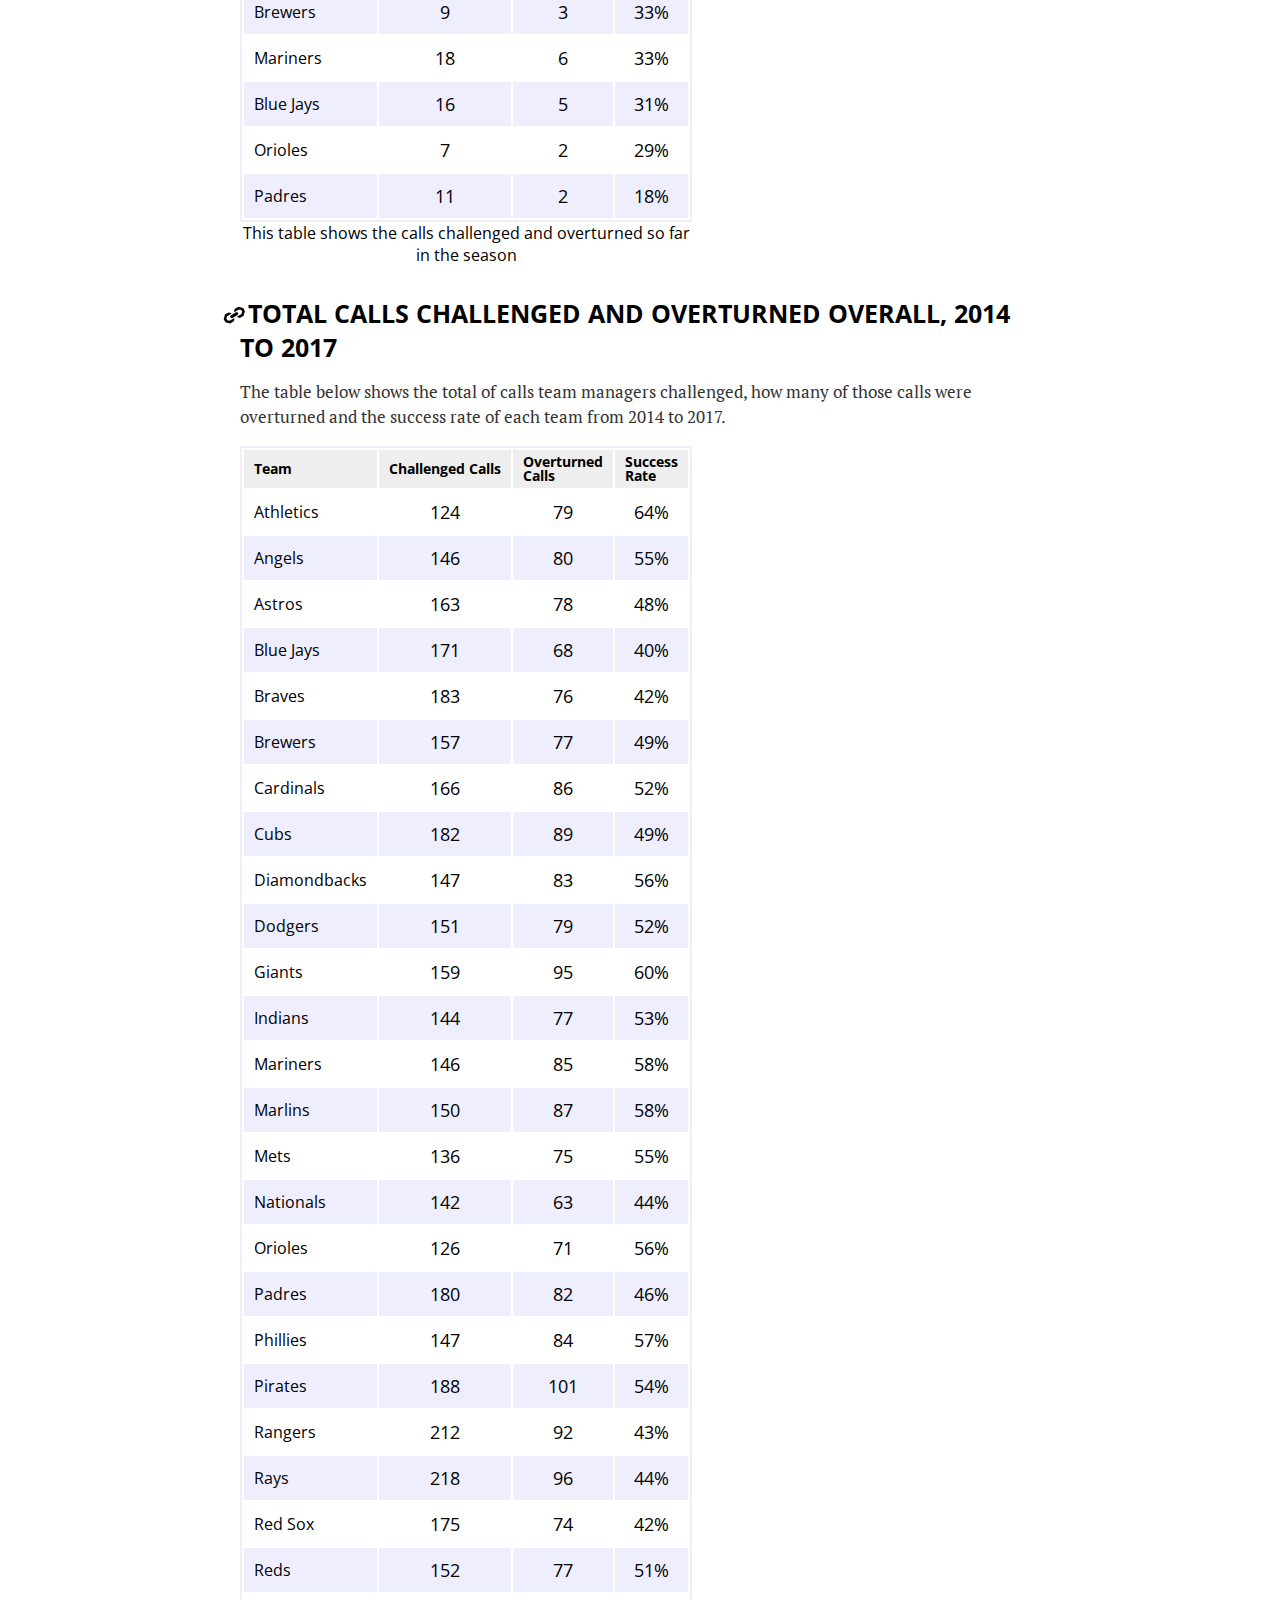
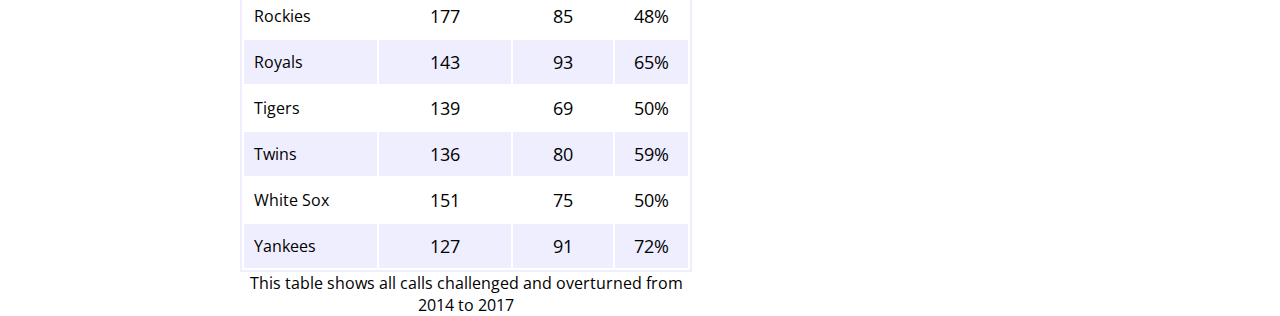
==== commit f0d6ff99: "Cleanup and fix image src" ====
--- a/www/index.html
+++ b/www/index.html
@@ -111,25 +111,21 @@
     <article>
 
         <h1 class="center">Find how your team is doing in the era of MLB replay</h1>
-    <div>
-        <ul class="ra-share" id="ra-share-top" style="text-align: center;">
-            <li class="rt-share-f"><a target="_blank" href="https://www.facebook.com/sharer/sharer.php?u=http://interactive.nydailynews.com/project/mlb-overturned-calls/">facebook</a> </li>
-            <li class="ra-share-t"> <a target="_blank" href="https://twitter.com/intent/tweet?text=Find how your team is doing in the era of MLB replay&url=http://interactive.nydailynews.com/project/mlb-overturned-calls/&via=NYDNi&related=NYDailyNews,NYDNi">Tweet</a></li>
-            <li class="ra-share-e"> <a href="mailto:?subject=Find how your team is doing in the era of MLB replay&amp;body=http://interactive.nydailynews.com/project/mlb-overturned-calls/">email</a> </li>
-        </ul>
-    </div>
-
-<p class="byline">By Irene Spezzamonte and Steve Smirti </p>
-
-
+        <div>
+            <ul class="ra-share" id="ra-share-top" style="text-align: center;">
+                <li class="rt-share-f"><a target="_blank" href="https://www.facebook.com/sharer/sharer.php?u=http://interactive.nydailynews.com/project/mlb-overturned-calls/">facebook</a> </li>
+                <li class="ra-share-t"> <a target="_blank" href="https://twitter.com/intent/tweet?text=Find how your team is doing in the era of MLB replay&url=http://interactive.nydailynews.com/project/mlb-overturned-calls/&via=NYDNi&related=NYDailyNews,NYDNi">Tweet</a></li>
+                <li class="ra-share-e"> <a href="mailto:?subject=Find how your team is doing in the era of MLB replay&amp;body=http://interactive.nydailynews.com/project/mlb-overturned-calls/">email</a> </li>
+            </ul>
+        </div>
+
+        <p class="byline">By Irene Spezzamonte and Steve Smirti </p>
         <p id="datestamp" class="stamp">Published July 20, 2018</p>
 
- <figure>
-
- <img src="img/replay-lead-art.jpg" alt="photo of two umpires reviewing a play" >
-
- <figcaption> An umpire is reviewing a play during a game between the Toronto Blue Jays and Texas Rangers on Oct. 6, 2016, in Arlington, Texas. (AP Photo/LM Otero) </figcaption>
- </figure>
+         <figure>
+             <img src="img/mlb-overturned-calls-art.jpg" alt="A photo of two umpires reviewing a play" >
+             <figcaption> An umpire is reviewing a play during a game between the Toronto Blue Jays and Texas Rangers on Oct. 6, 2016, in Arlington, Texas. (AP Photo/LM Otero) </figcaption>
+         </figure>
 
 
 <p>It’s a rule: All crusty old baseball die-hards utter the cliché “It's better to be lucky than good,” at least once a week.</p>
--- a/www/css/style.css
+++ b/www/css/style.css
@@ -27,7 +27,8 @@
     max-width: 900px;
     margin: auto;
 }
-img {
+
+figure img {
     width: 800px;
 
 }
@@ -259,11 +260,44 @@
     position: relative;
     top: 12px;
     margin-left: -35px;
-    left: 9px;
+    left: 14px;
 }
 
 article {
 	width: 800px;
 	margin: auto;
-}
-
+
+}
+
+@media only screen and (max-width: 800px){ 
+
+    figure img {
+    width: 100%;
+
+}
+
+    article {
+    width: 100%;
+    margin: auto;
+    padding: 0 5px 0 20px; 
+
+}
+
+    article h1{
+    line-height: 45px; 
+    padding-bottom: 20px;
+
+
+    }
+
+    table {
+    position: relative;
+    left:-16px;
+
+
+    }
+
+
+
+}
+
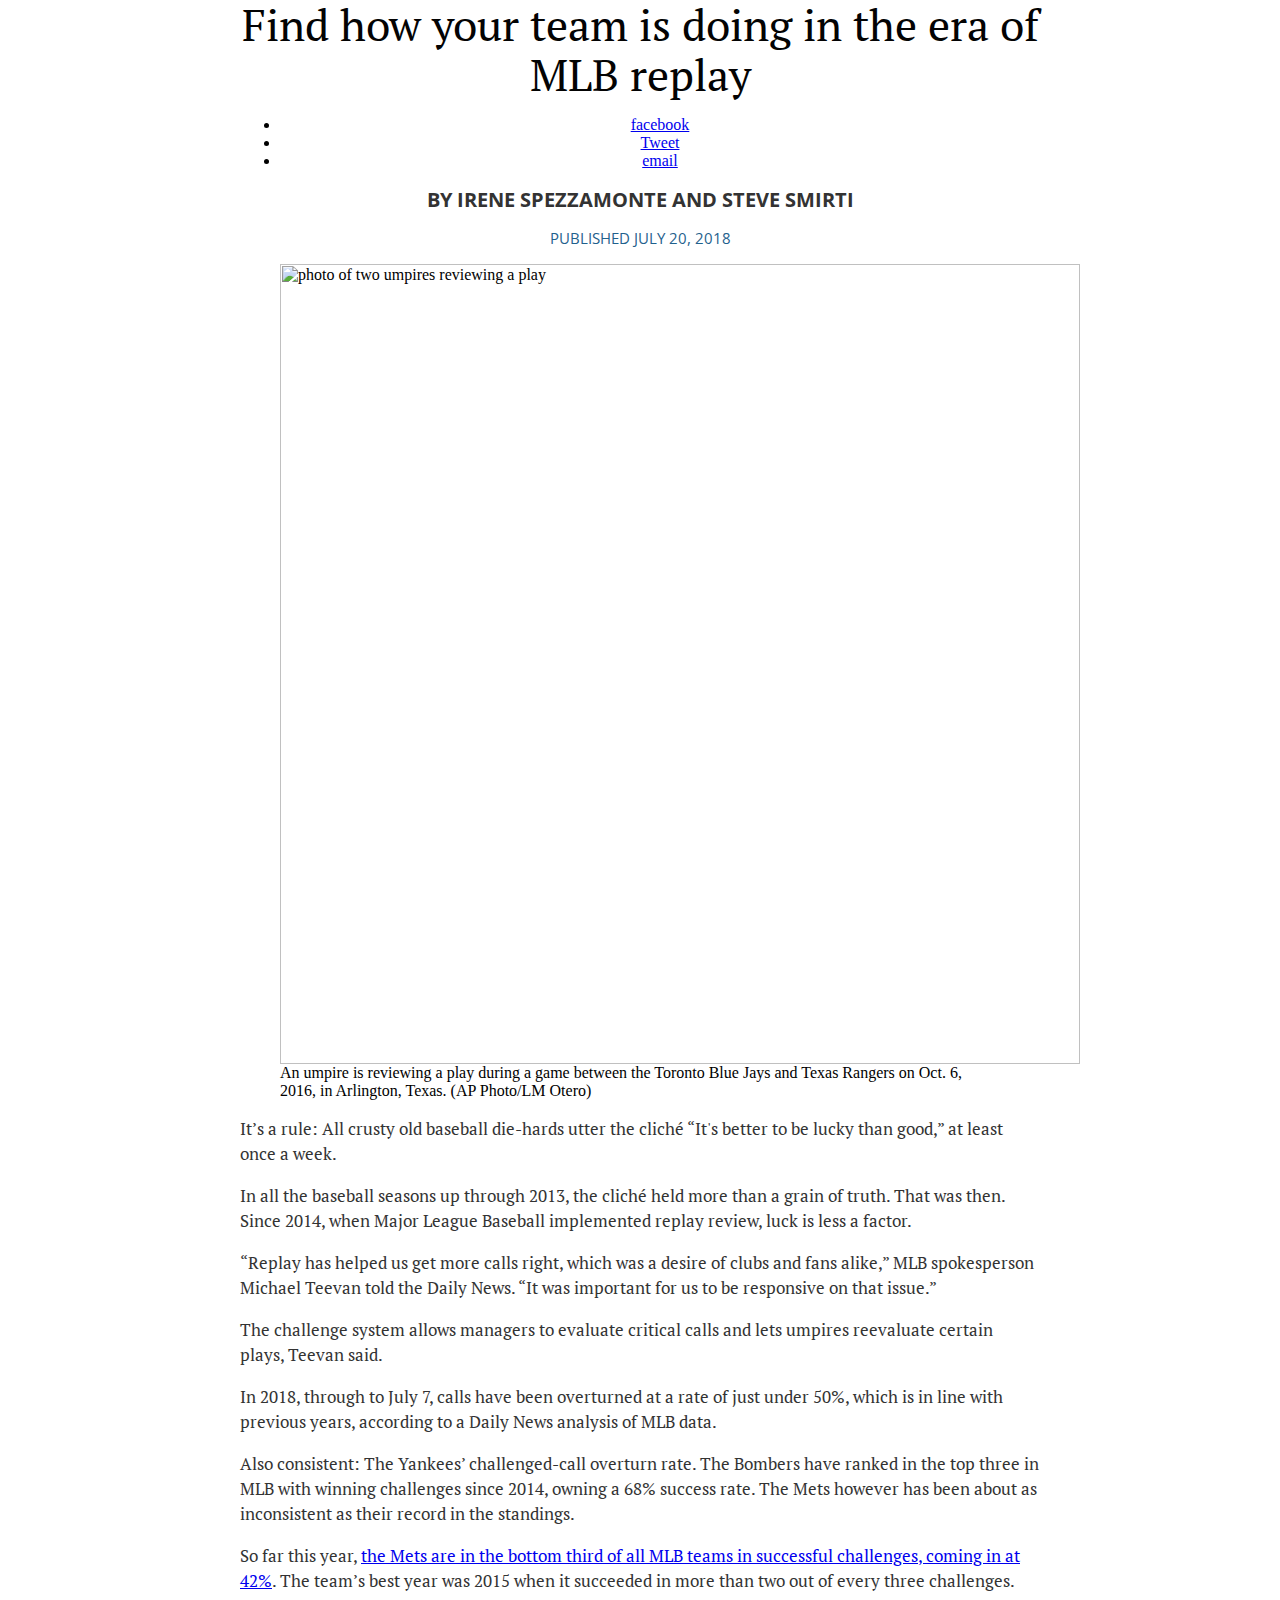
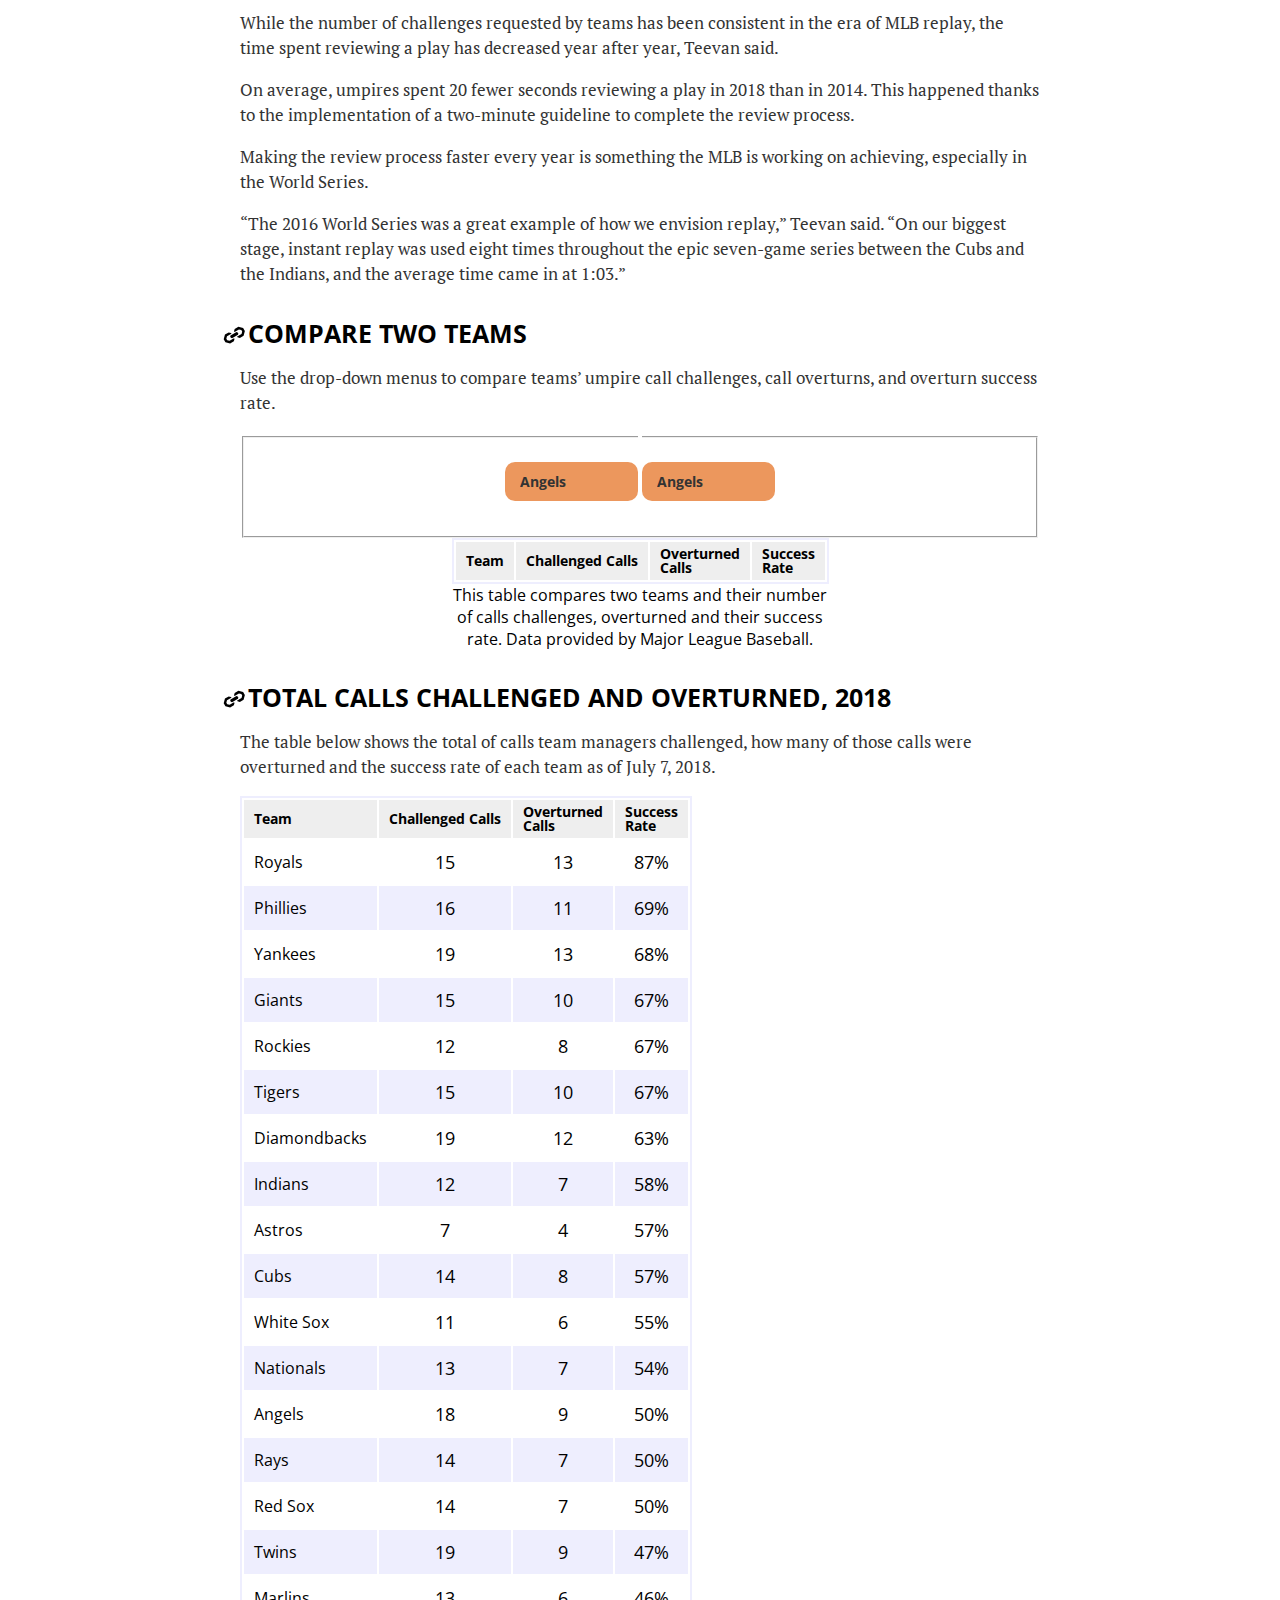
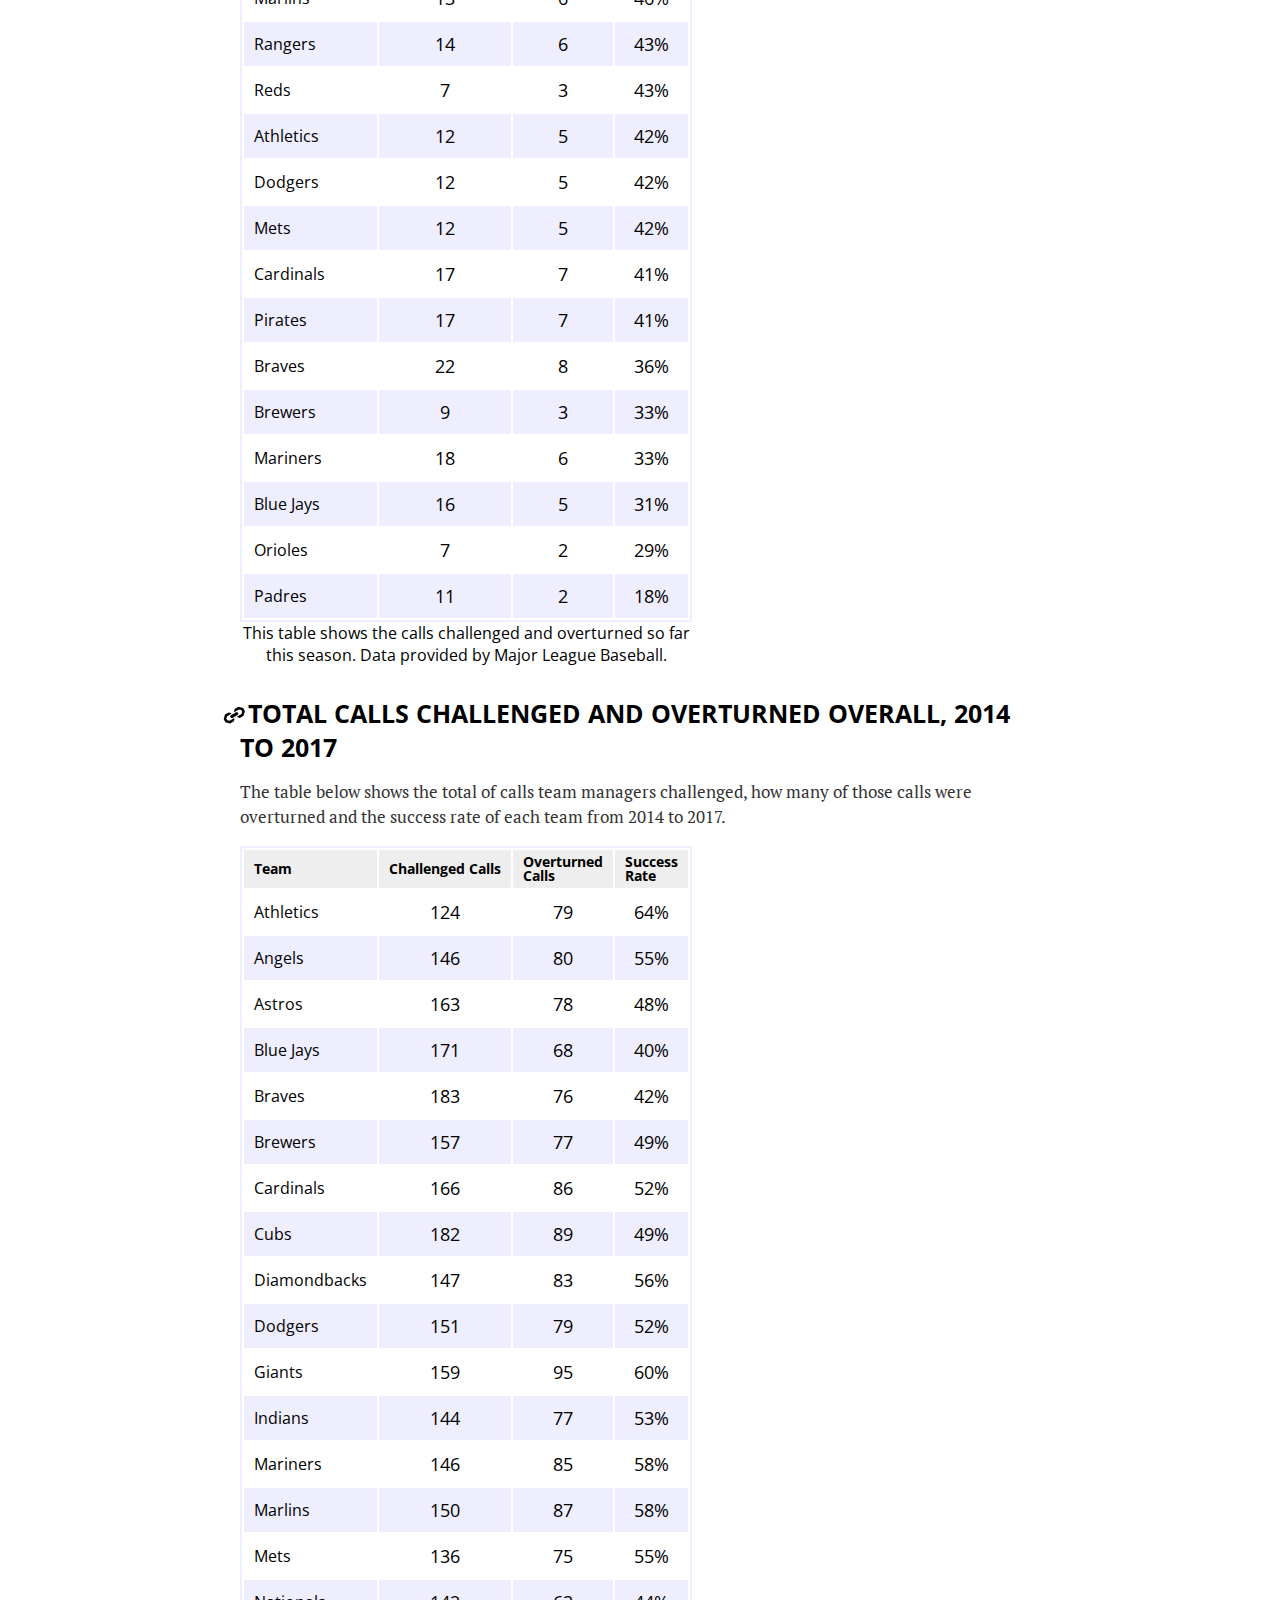
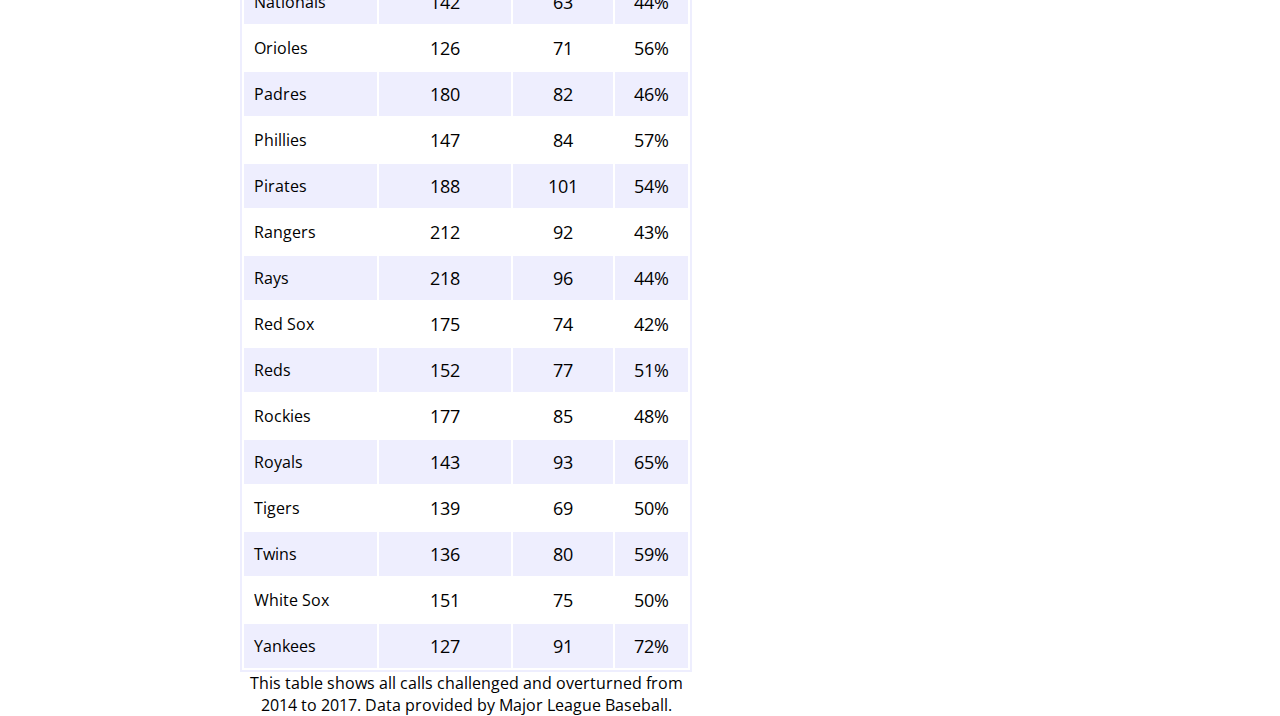
==== commit dbce253e: "added data reference and edit copy" ====
--- a/www/index.html
+++ b/www/index.html
@@ -111,34 +111,38 @@
     <article>
 
         <h1 class="center">Find how your team is doing in the era of MLB replay</h1>
-        <div>
-            <ul class="ra-share" id="ra-share-top" style="text-align: center;">
-                <li class="rt-share-f"><a target="_blank" href="https://www.facebook.com/sharer/sharer.php?u=http://interactive.nydailynews.com/project/mlb-overturned-calls/">facebook</a> </li>
-                <li class="ra-share-t"> <a target="_blank" href="https://twitter.com/intent/tweet?text=Find how your team is doing in the era of MLB replay&url=http://interactive.nydailynews.com/project/mlb-overturned-calls/&via=NYDNi&related=NYDailyNews,NYDNi">Tweet</a></li>
-                <li class="ra-share-e"> <a href="mailto:?subject=Find how your team is doing in the era of MLB replay&amp;body=http://interactive.nydailynews.com/project/mlb-overturned-calls/">email</a> </li>
-            </ul>
-        </div>
-
-        <p class="byline">By Irene Spezzamonte and Steve Smirti </p>
+    <div>
+        <ul class="ra-share" id="ra-share-top" style="text-align: center;">
+            <li class="rt-share-f"><a target="_blank" href="https://www.facebook.com/sharer/sharer.php?u=http://interactive.nydailynews.com/project/mlb-overturned-calls/">facebook</a> </li>
+            <li class="ra-share-t"> <a target="_blank" href="https://twitter.com/intent/tweet?text=Find how your team is doing in the era of MLB replay&url=http://interactive.nydailynews.com/project/mlb-overturned-calls/&via=NYDNi&related=NYDailyNews,NYDNi">Tweet</a></li>
+            <li class="ra-share-e"> <a href="mailto:?subject=Find how your team is doing in the era of MLB replay&amp;body=http://interactive.nydailynews.com/project/mlb-overturned-calls/">email</a> </li>
+        </ul>
+    </div>
+
+<p class="byline">By Irene Spezzamonte and Steve Smirti </p>
+
+
         <p id="datestamp" class="stamp">Published July 20, 2018</p>
 
-         <figure>
-             <img src="img/mlb-overturned-calls-art.jpg" alt="A photo of two umpires reviewing a play" >
-             <figcaption> An umpire is reviewing a play during a game between the Toronto Blue Jays and Texas Rangers on Oct. 6, 2016, in Arlington, Texas. (AP Photo/LM Otero) </figcaption>
-         </figure>
+ <figure>
+
+ <img src="img/replay-lead-art.jpg" alt="photo of two umpires reviewing a play" >
+
+ <figcaption> An umpire is reviewing a play during a game between the Toronto Blue Jays and Texas Rangers on Oct. 6, 2016, in Arlington, Texas. (AP Photo/LM Otero) </figcaption>
+ </figure>
 
 
 <p>It’s a rule: All crusty old baseball die-hards utter the cliché “It's better to be lucky than good,” at least once a week.</p>
 
 <p>In all the baseball seasons up through 2013, the cliché held more than a grain of truth. That was then. Since 2014, when Major League Baseball implemented replay review, luck is less a factor.</p>
 
-<p>“Replay has helped us get more calls right, which was a desire of clubs and fans alike,” MLB spokesperson Michael Teevan said.  “It was important for us to be responsive on that issue.”</p>
+<p>“Replay has helped us get more calls right, which was a desire of clubs and fans alike,” MLB spokesperson Michael Teevan told the Daily News.  “It was important for us to be responsive on that issue.”</p>
 
 <p>The challenge system allows managers to evaluate critical calls and lets umpires reevaluate certain plays, Teevan said. </p>
 
-<p>In 2018, through to July 7, calls have been overturned at a rate of just under 50%, which is in line with previous years.</p> 
-
-<p>Also consistent: The Yankees’ challenged-call overturn rate. The bombers have ranked in the top three in MLB with winning challenges since 2014, owning a 68% success rate. The Mets however has been about as inconsistent as their record in the standings.</p>
+<p>In 2018, through to July 7, calls have been overturned at a rate of just under 50%, which is in line with previous years, according to a Daily News analysis of MLB data.</p> 
+
+<p>Also consistent: The Yankees’ challenged-call overturn rate. The Bombers have ranked in the top three in MLB with winning challenges since 2014, owning a 68% success rate. The Mets however has been about as inconsistent as their record in the standings.</p>
 
 <p>So far this year, <a href="#Mets-2018">the Mets are in the bottom third of all MLB teams in successful challenges, coming in at 42%</a>. The team’s best year was 2015 when it succeeded in more than two out of every three challenges.</p>
 
@@ -242,7 +246,7 @@
 </thead>
 <tbody>
 </tbody>
-<caption> This table compares two teams and their number of calls challenges, overturned and their success rate. 
+<caption> This table compares two teams and their number of calls challenges, overturned and their success rate. Data provided by Major League Baseball. 
  </caption> 
 </table>
 
@@ -255,7 +259,7 @@
 
 <h2 id="2018-data"> <a href="#2018-data"><svg class="intralink" viewBox="10 10 66 66" version="1.1" width="16" height="16" aria-hidden="true"><path d="M 23.4963,46.1288L 25.0796,48.8712L 29.4053,50.0303L 33.519,47.6553L 34.8902,46.8636L 37.6326,45.2803L 38.4242,46.6515L 37.2652,50.9772L 30.4091,54.9356L 21.7577,52.6174L 18.591,47.1326L 20.9091,38.4811L 27.7652,34.5227L 32.0909,35.6818L 32.8826,37.053L 30.1402,38.6364L 28.769,39.428L 24.6553,41.803L 23.4963,46.1288 Z M 38.7348,28.1895L 45.5908,24.2311L 54.2423,26.5493L 57.409,32.0341L 55.0908,40.6856L 48.2348,44.6439L 43.9091,43.4848L 43.1174,42.1136L 45.8598,40.5303L 47.231,39.7386L 51.3446,37.3636L 52.5037,33.0379L 50.9204,30.2955L 46.5946,29.1364L 42.481,31.5114L 41.1098,32.3031L 38.3674,33.8864L 37.5757,32.5152L 38.7348,28.1895 Z M 33.9006,45.1496L 31.7377,44.5701L 30.5502,42.5133L 31.1298,40.3504L 42.0994,34.0171L 44.2623,34.5966L 45.4498,36.6534L 44.8702,38.8163L 33.9006,45.1496 Z"></path></svg></a> Total calls challenged and overturned, 2018</h2>
 
-<p>The table below shows the total of calls team managers challenged, how many of those calls were overturned and the success rate of each team as of July 7 2018. </p>
+<p>The table below shows the total of calls team managers challenged, how many of those calls were overturned and the success rate of each team as of July 7, 2018. </p>
    <table id='teams-2018'> 
         <thead>
         <tr>
@@ -447,7 +451,7 @@
     <td>18%</td>
   </tr>
 </tbody>
- <caption> This table shows the calls challenged and overturned so far in the season
+ <caption> This table shows the calls challenged and overturned so far this season. Data provided by Major League Baseball. 
  </caption> 
       </table>
 
@@ -651,7 +655,7 @@
 
 
 </tbody>
-<caption> This table shows all calls challenged and overturned from 2014 to 2017 
+<caption> This table shows all calls challenged and overturned from 2014 to 2017. Data provided by Major League Baseball. 
  </caption> 
 </table>
 
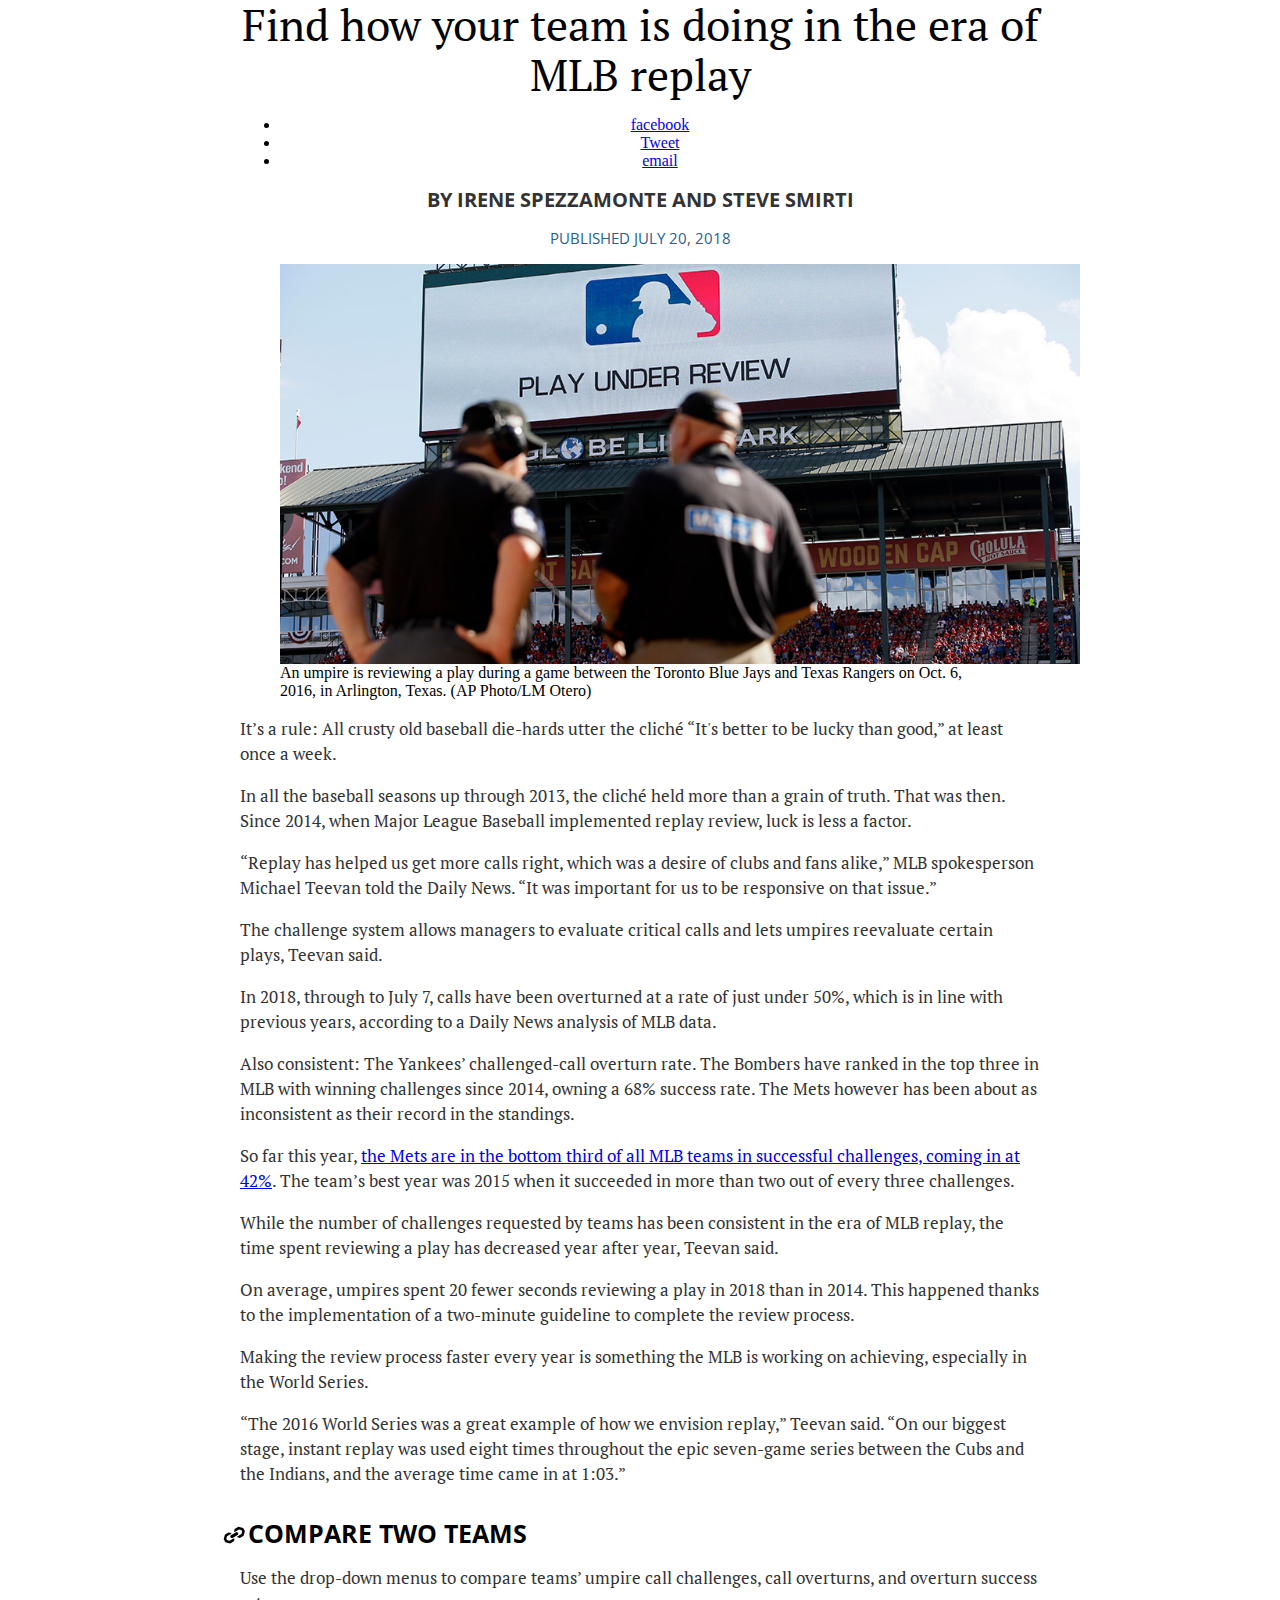
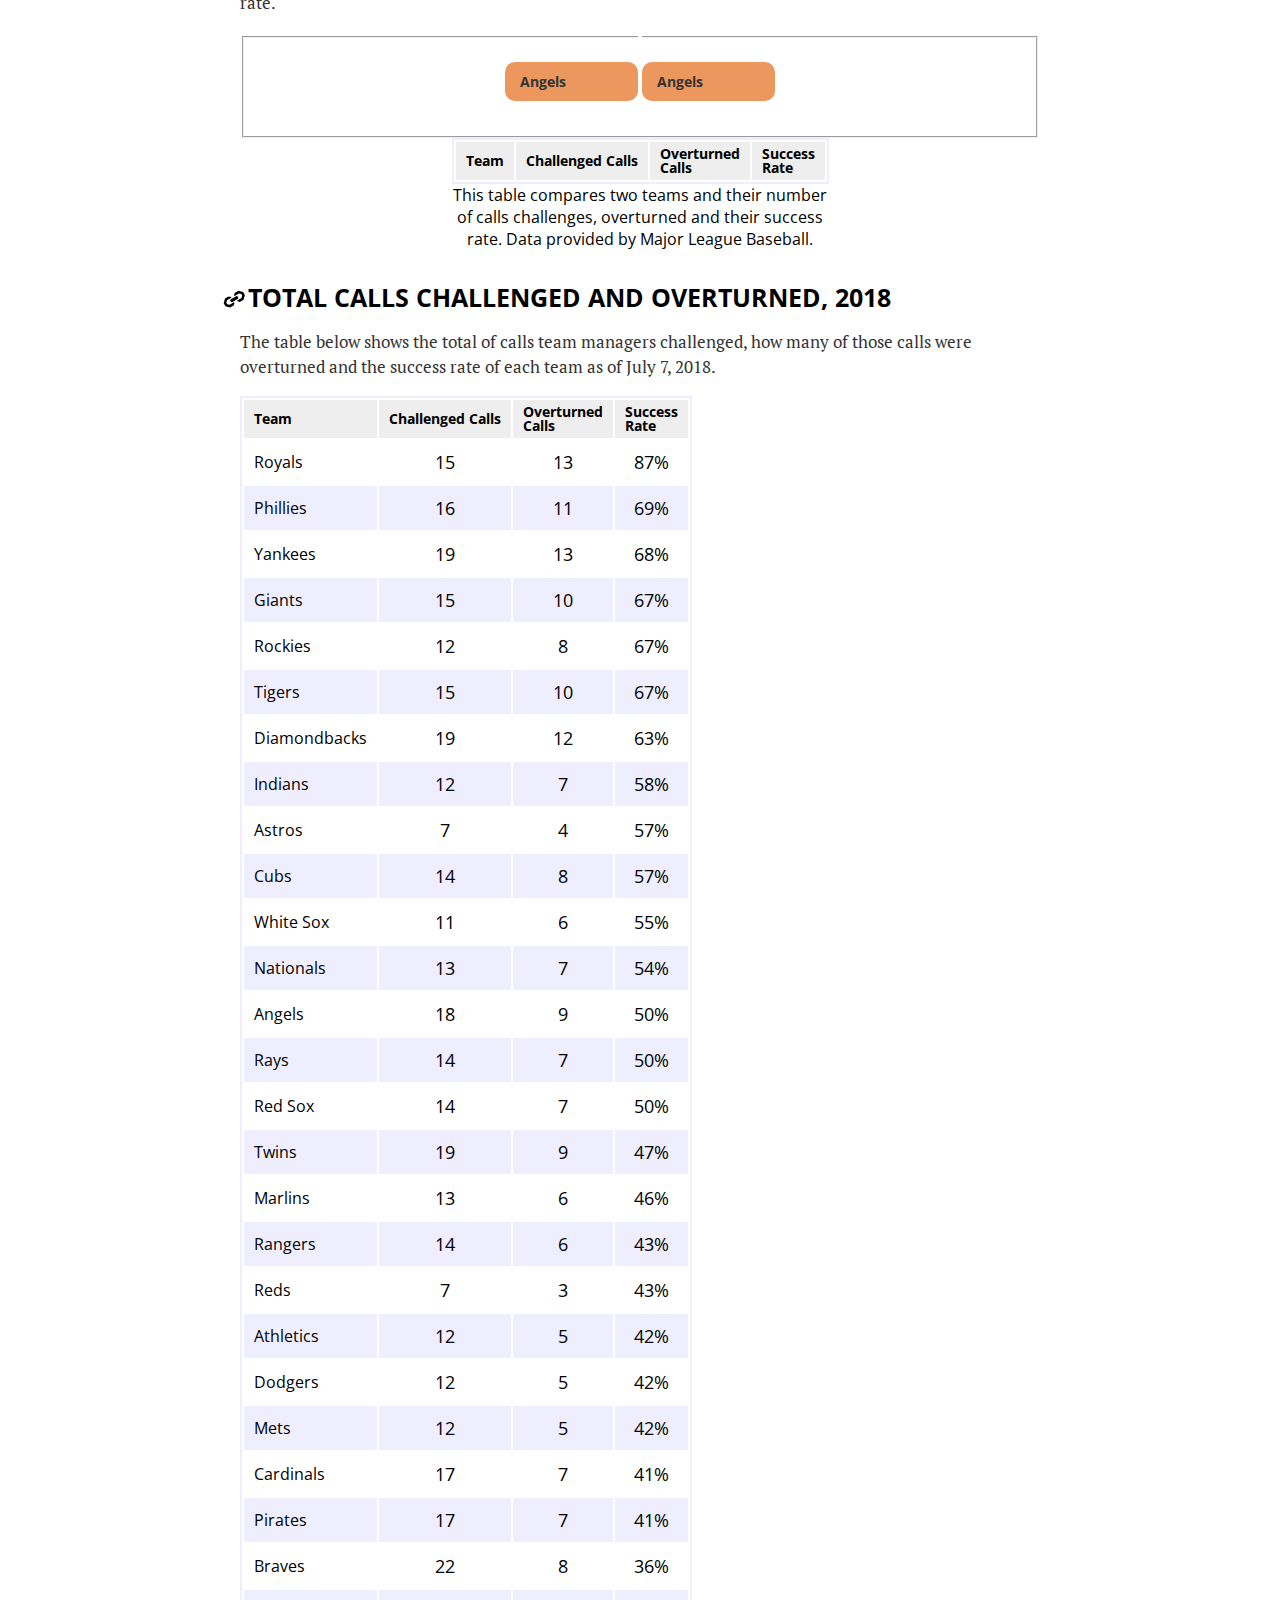
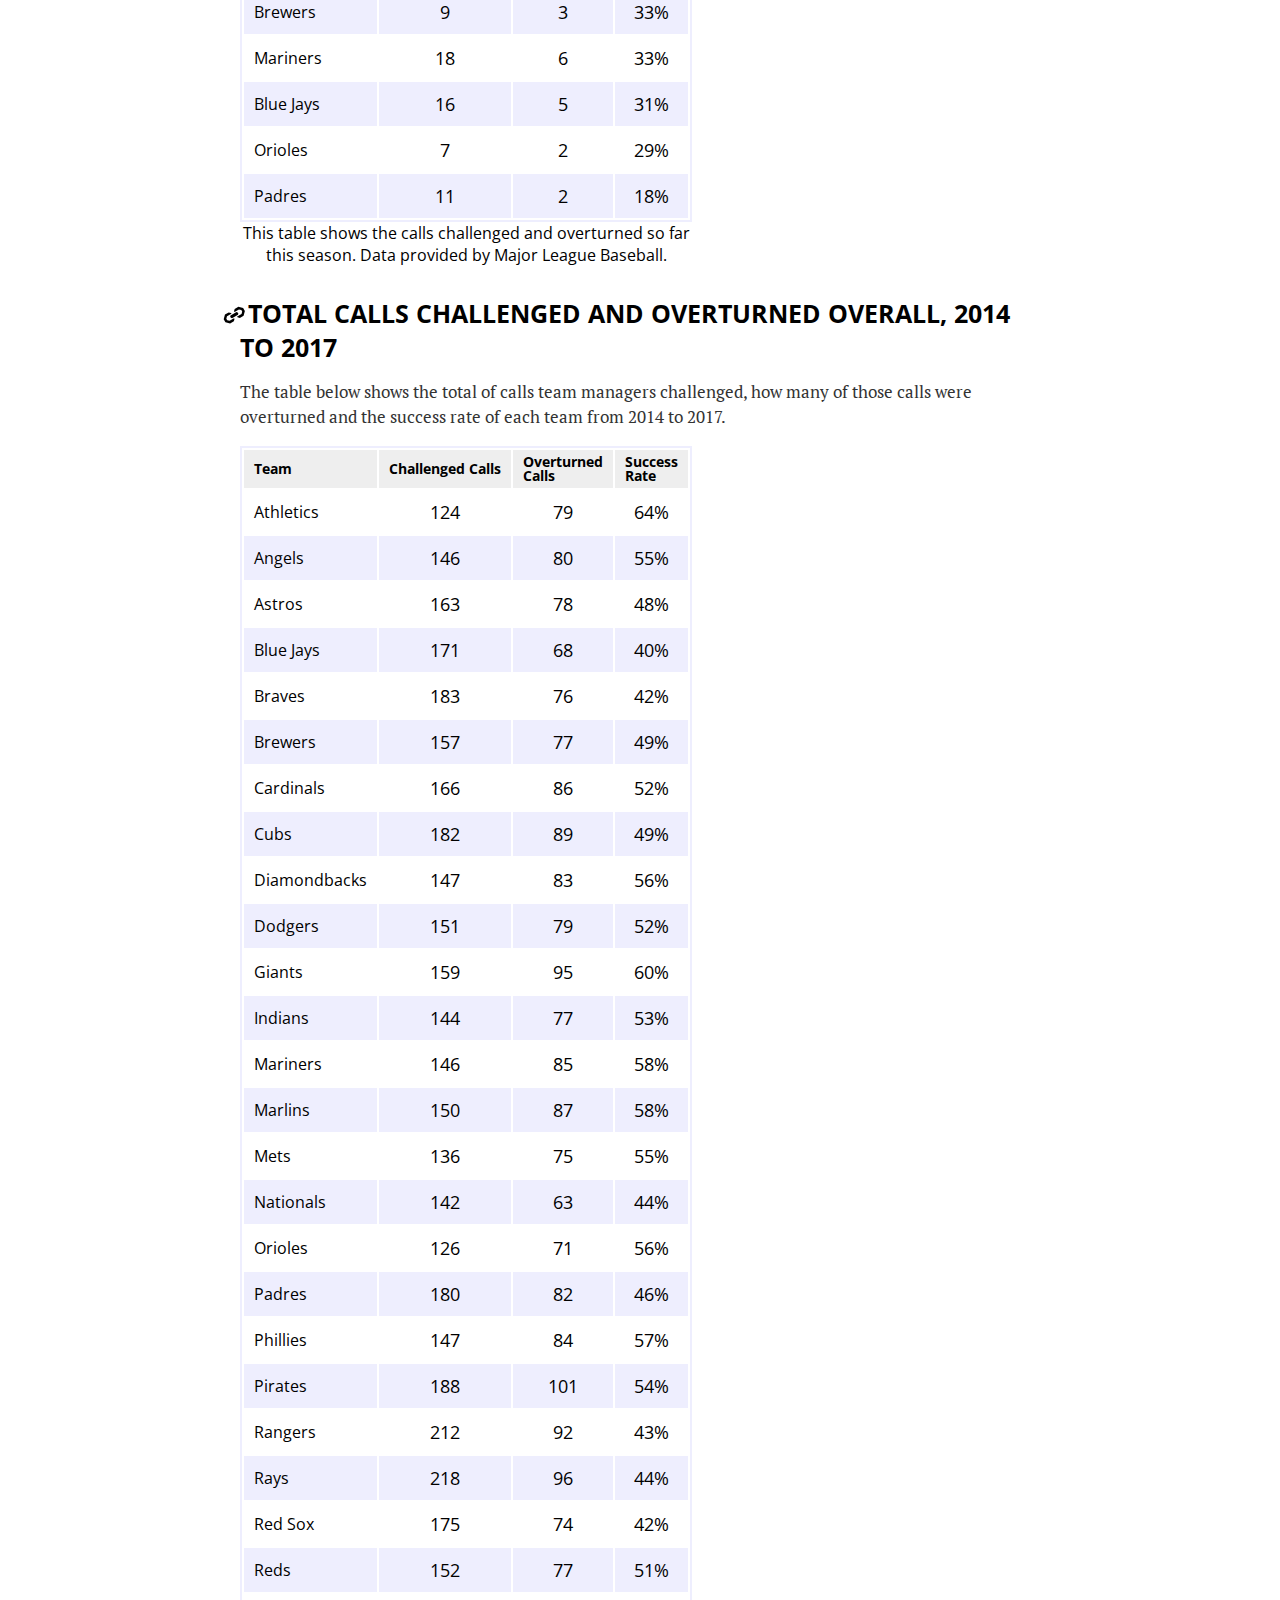
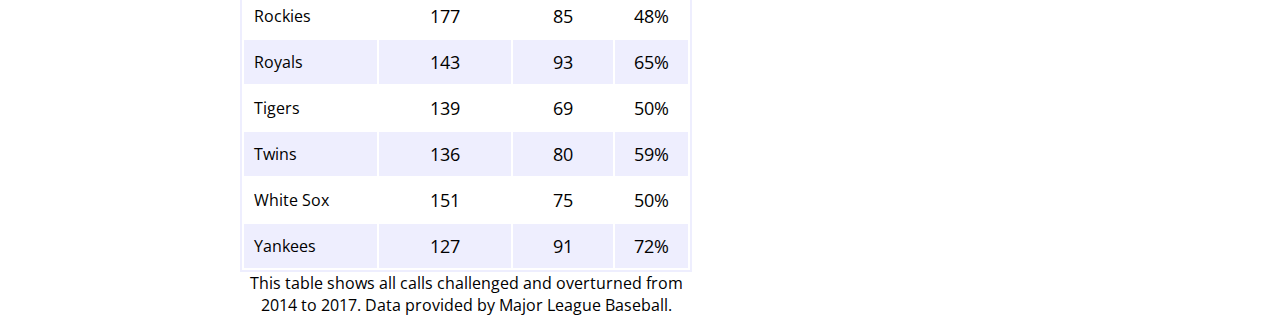
==== commit 835b969a: "merge" ====
--- a/www/index.html
+++ b/www/index.html
@@ -111,25 +111,21 @@
     <article>
 
         <h1 class="center">Find how your team is doing in the era of MLB replay</h1>
-    <div>
-        <ul class="ra-share" id="ra-share-top" style="text-align: center;">
-            <li class="rt-share-f"><a target="_blank" href="https://www.facebook.com/sharer/sharer.php?u=http://interactive.nydailynews.com/project/mlb-overturned-calls/">facebook</a> </li>
-            <li class="ra-share-t"> <a target="_blank" href="https://twitter.com/intent/tweet?text=Find how your team is doing in the era of MLB replay&url=http://interactive.nydailynews.com/project/mlb-overturned-calls/&via=NYDNi&related=NYDailyNews,NYDNi">Tweet</a></li>
-            <li class="ra-share-e"> <a href="mailto:?subject=Find how your team is doing in the era of MLB replay&amp;body=http://interactive.nydailynews.com/project/mlb-overturned-calls/">email</a> </li>
-        </ul>
-    </div>
-
-<p class="byline">By Irene Spezzamonte and Steve Smirti </p>
-
-
+        <div>
+            <ul class="ra-share" id="ra-share-top" style="text-align: center;">
+                <li class="rt-share-f"><a target="_blank" href="https://www.facebook.com/sharer/sharer.php?u=http://interactive.nydailynews.com/project/mlb-overturned-calls/">facebook</a> </li>
+                <li class="ra-share-t"> <a target="_blank" href="https://twitter.com/intent/tweet?text=Find how your team is doing in the era of MLB replay&url=http://interactive.nydailynews.com/project/mlb-overturned-calls/&via=NYDNi&related=NYDailyNews,NYDNi">Tweet</a></li>
+                <li class="ra-share-e"> <a href="mailto:?subject=Find how your team is doing in the era of MLB replay&amp;body=http://interactive.nydailynews.com/project/mlb-overturned-calls/">email</a> </li>
+            </ul>
+        </div>
+
+        <p class="byline">By Irene Spezzamonte and Steve Smirti </p>
         <p id="datestamp" class="stamp">Published July 20, 2018</p>
 
- <figure>
-
- <img src="img/replay-lead-art.jpg" alt="photo of two umpires reviewing a play" >
-
- <figcaption> An umpire is reviewing a play during a game between the Toronto Blue Jays and Texas Rangers on Oct. 6, 2016, in Arlington, Texas. (AP Photo/LM Otero) </figcaption>
- </figure>
+         <figure>
+             <img src="img/mlb-overturned-calls-art.jpg" alt="A photo of two umpires reviewing a play" >
+             <figcaption> An umpire is reviewing a play during a game between the Toronto Blue Jays and Texas Rangers on Oct. 6, 2016, in Arlington, Texas. (AP Photo/LM Otero) </figcaption>
+         </figure>
 
 
 <p>It’s a rule: All crusty old baseball die-hards utter the cliché “It's better to be lucky than good,” at least once a week.</p>
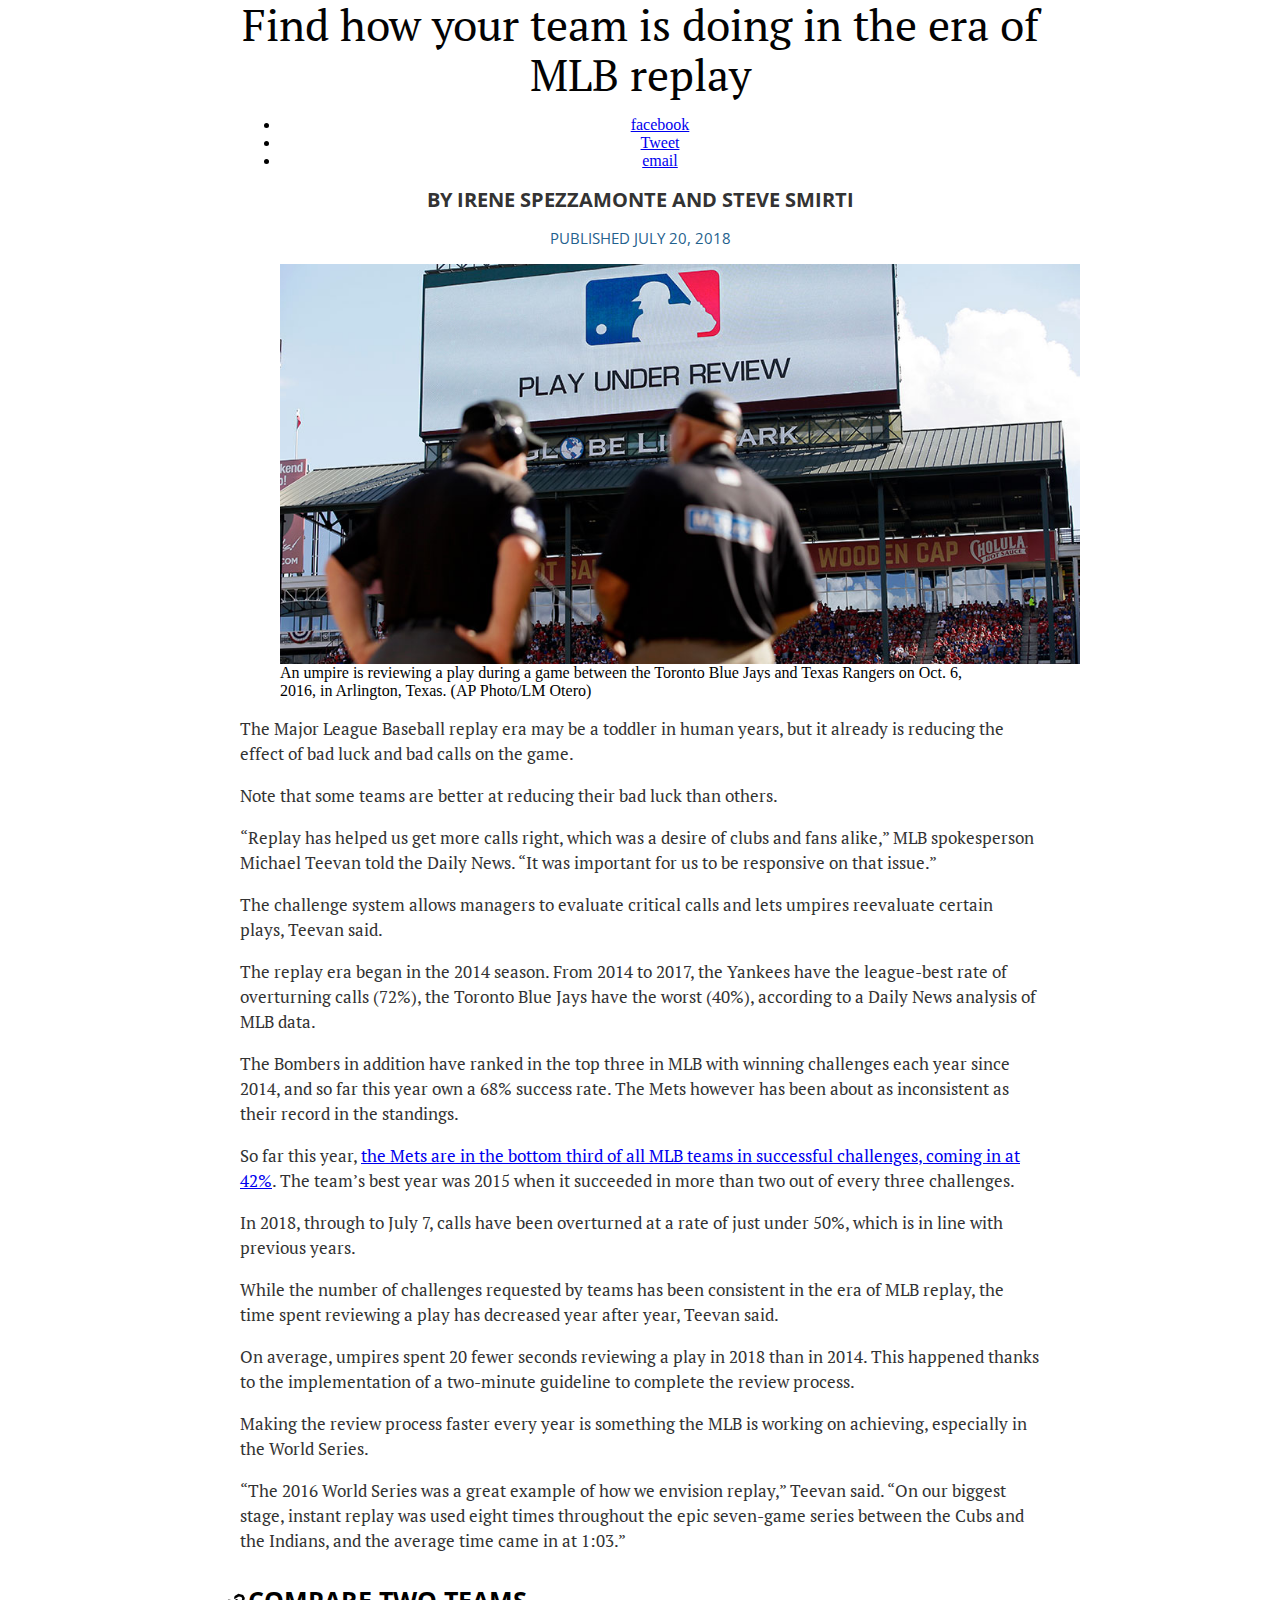
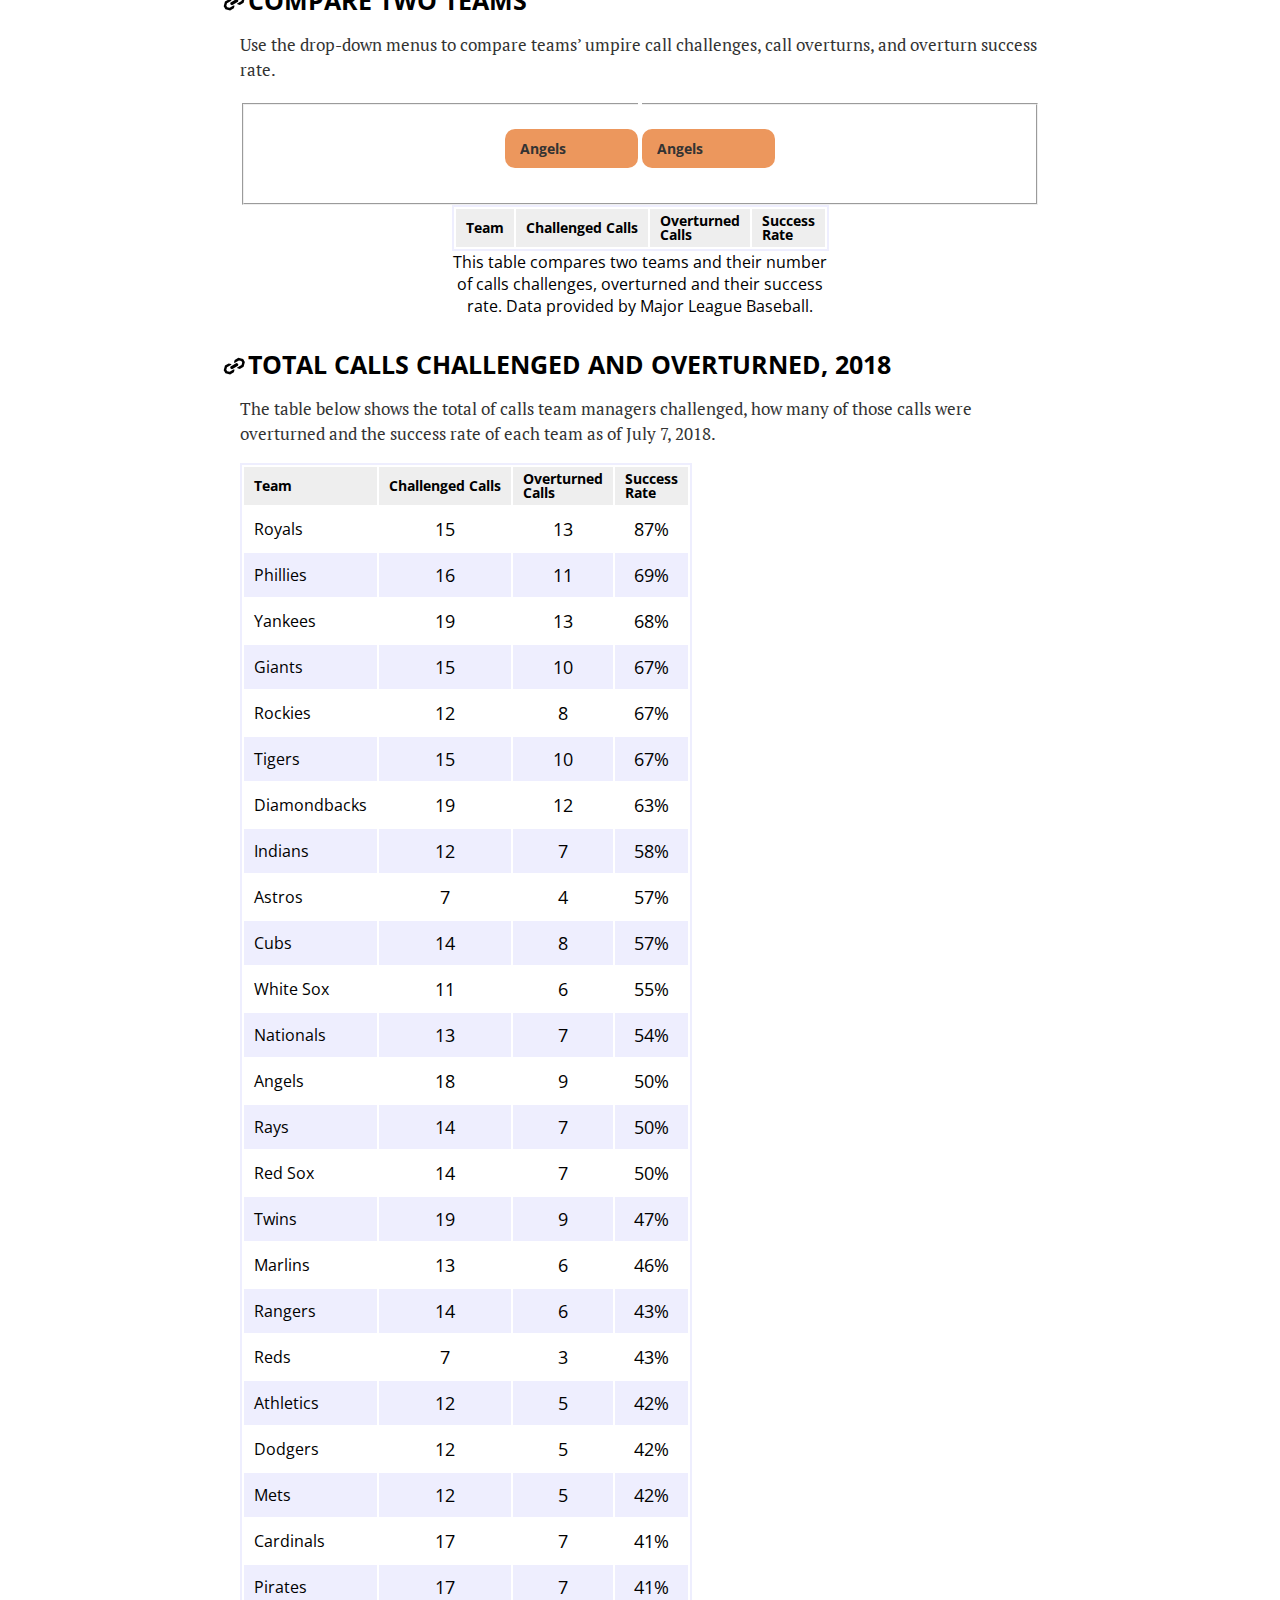
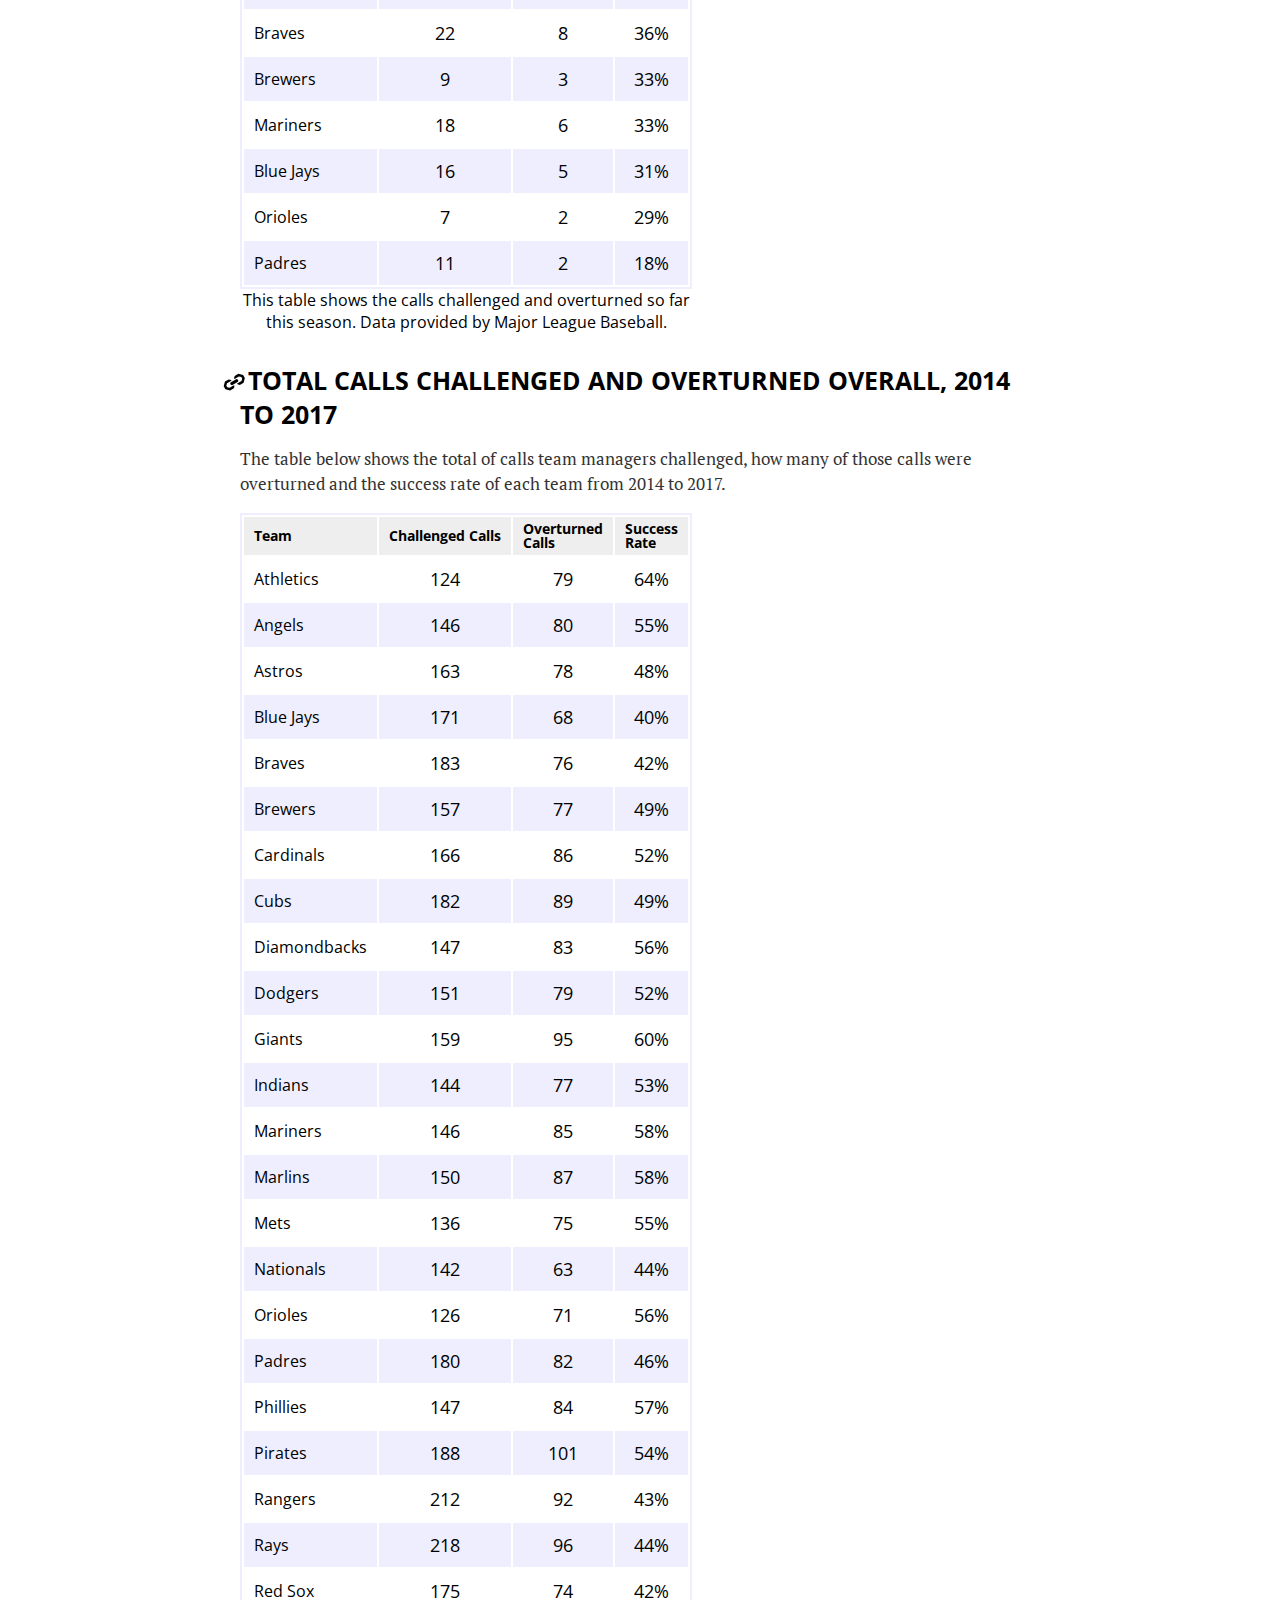
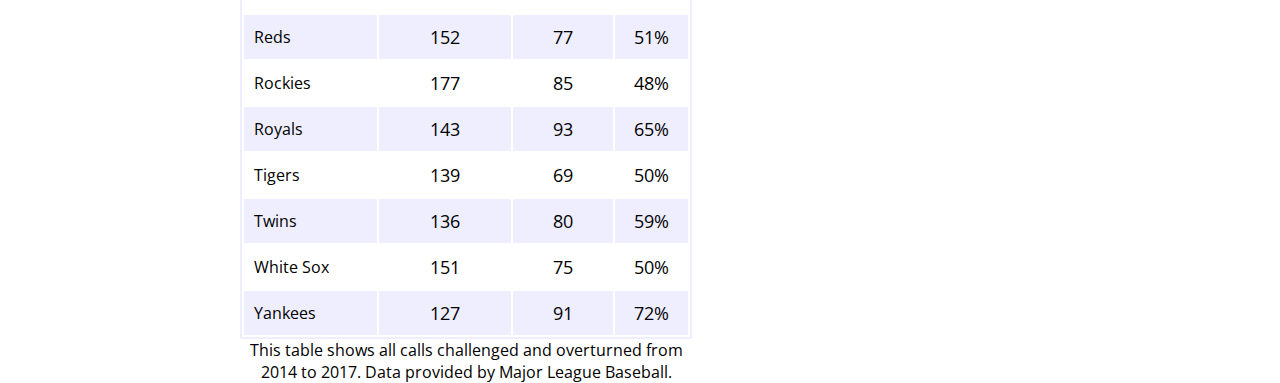
==== commit 26aed95a: "changed the lede" ====
--- a/www/index.html
+++ b/www/index.html
@@ -128,19 +128,21 @@
          </figure>
 
 
-<p>It’s a rule: All crusty old baseball die-hards utter the cliché “It's better to be lucky than good,” at least once a week.</p>
-
-<p>In all the baseball seasons up through 2013, the cliché held more than a grain of truth. That was then. Since 2014, when Major League Baseball implemented replay review, luck is less a factor.</p>
+<p>The Major League Baseball replay era may be a toddler in human years, but it already is reducing the effect of bad luck and bad calls on the game.</p>
+
+<p>Note that some teams are better at reducing their bad luck than others.</p>
 
 <p>“Replay has helped us get more calls right, which was a desire of clubs and fans alike,” MLB spokesperson Michael Teevan told the Daily News.  “It was important for us to be responsive on that issue.”</p>
 
-<p>The challenge system allows managers to evaluate critical calls and lets umpires reevaluate certain plays, Teevan said. </p>
-
-<p>In 2018, through to July 7, calls have been overturned at a rate of just under 50%, which is in line with previous years, according to a Daily News analysis of MLB data.</p> 
-
-<p>Also consistent: The Yankees’ challenged-call overturn rate. The Bombers have ranked in the top three in MLB with winning challenges since 2014, owning a 68% success rate. The Mets however has been about as inconsistent as their record in the standings.</p>
+<p>The challenge system allows managers to evaluate critical calls and lets umpires reevaluate certain plays, Teevan said.</p>
+
+<p>The replay era began in the 2014 season. From 2014 to 2017, the Yankees have the league-best rate of overturning calls (72%), the Toronto Blue Jays have the worst (40%), according to a Daily News analysis of MLB data.</p>
+
+<p>The Bombers in addition have ranked in the top three in MLB with winning challenges each year since 2014, and so far this year own a 68% success rate. The Mets however has been about as inconsistent as their record in the standings.</p>
 
 <p>So far this year, <a href="#Mets-2018">the Mets are in the bottom third of all MLB teams in successful challenges, coming in at 42%</a>. The team’s best year was 2015 when it succeeded in more than two out of every three challenges.</p>
+
+<p>In 2018, through to July 7, calls have been overturned at a rate of just under 50%, which is in line with previous years.</p> 
 
 <p>While the number of challenges requested by teams has been consistent in the era of MLB replay, the time spent reviewing a play has decreased year after year, Teevan said.</p>
 
@@ -709,4 +711,4 @@
     </div>
   </div>
 </body>
-</html>
+</html>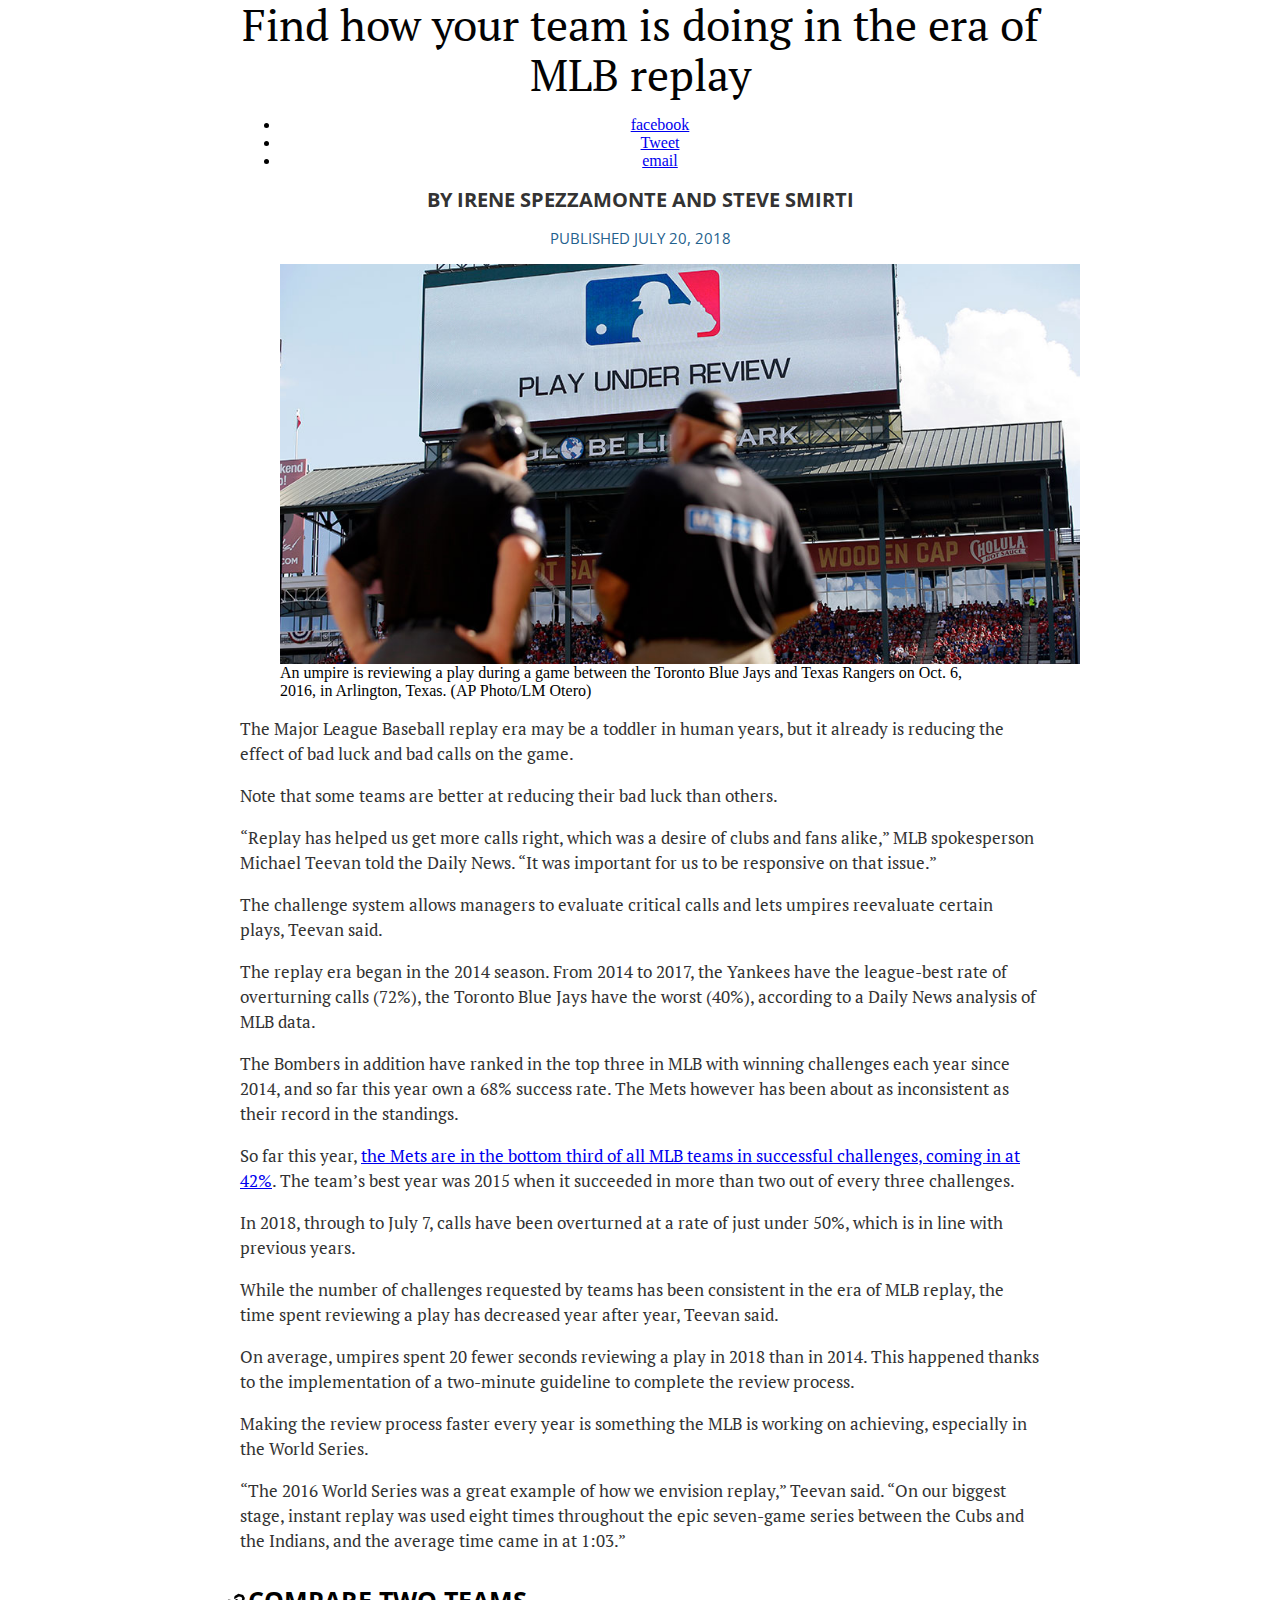
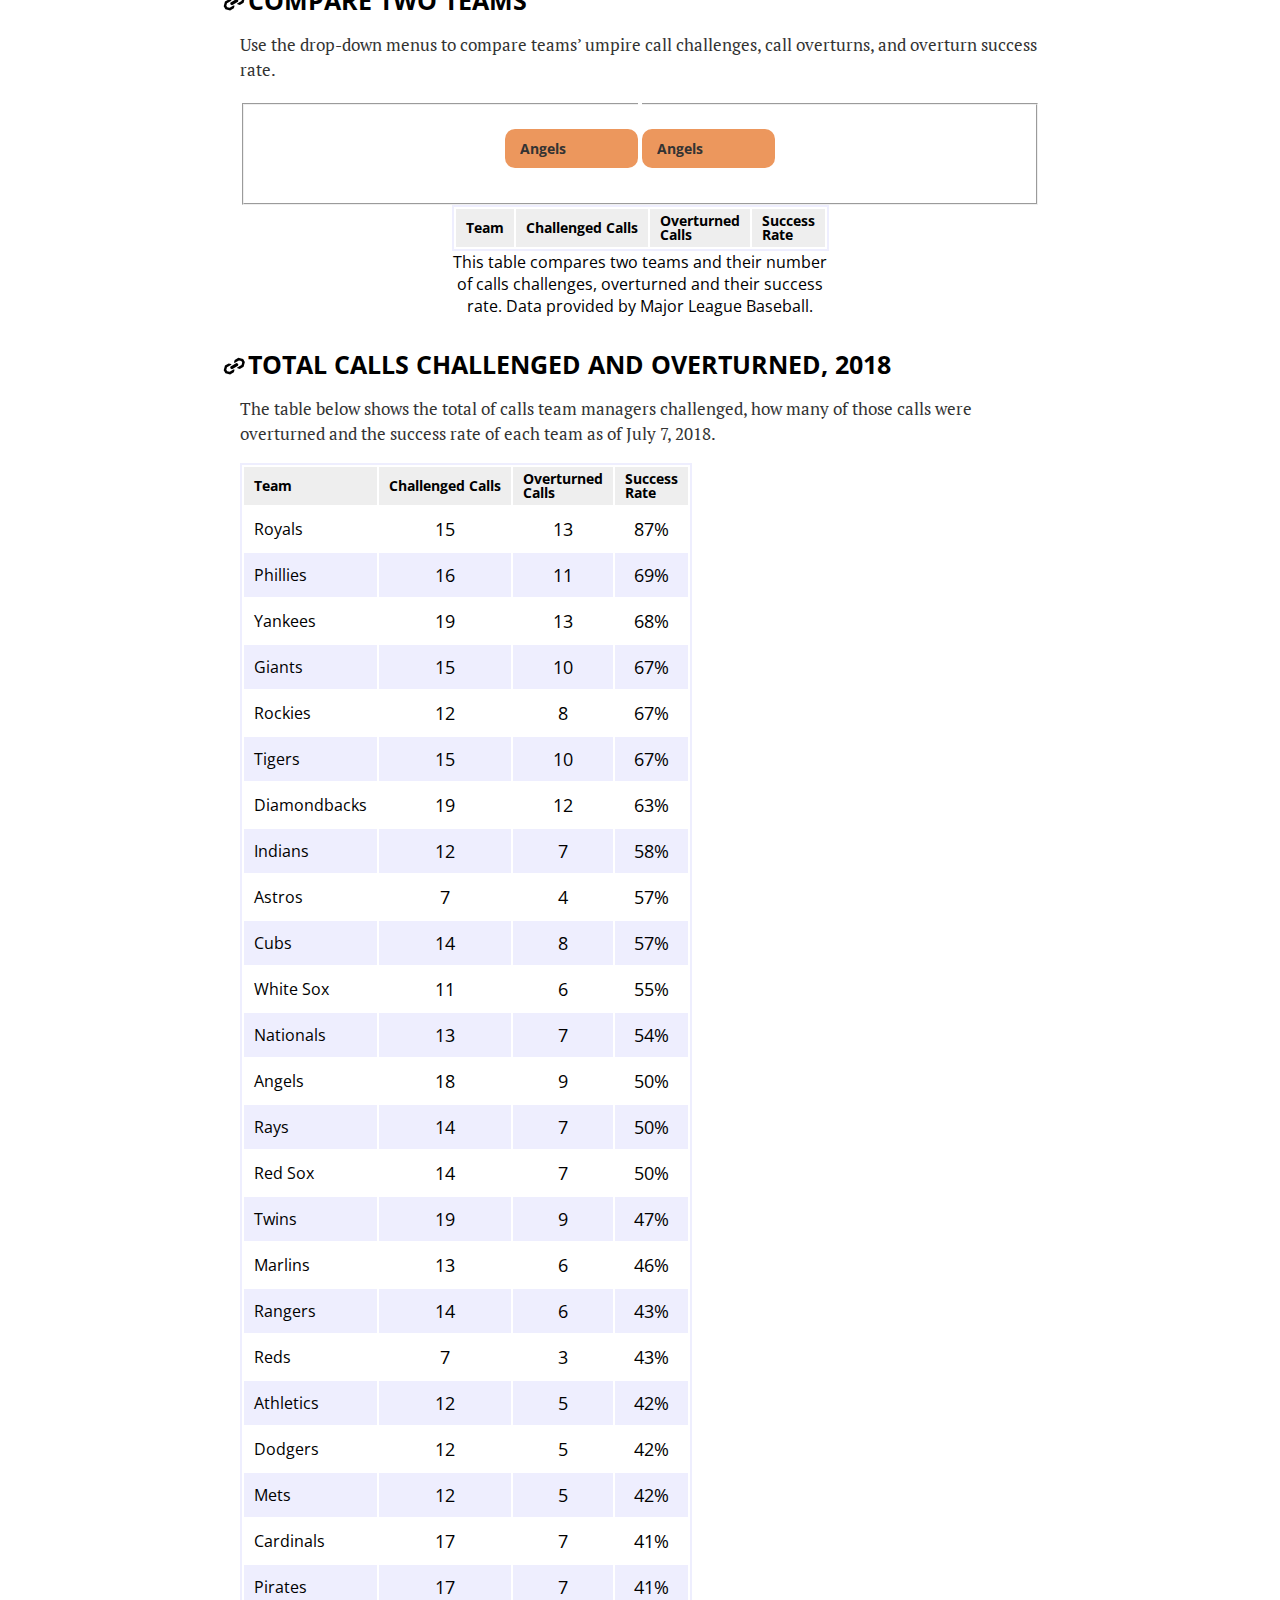
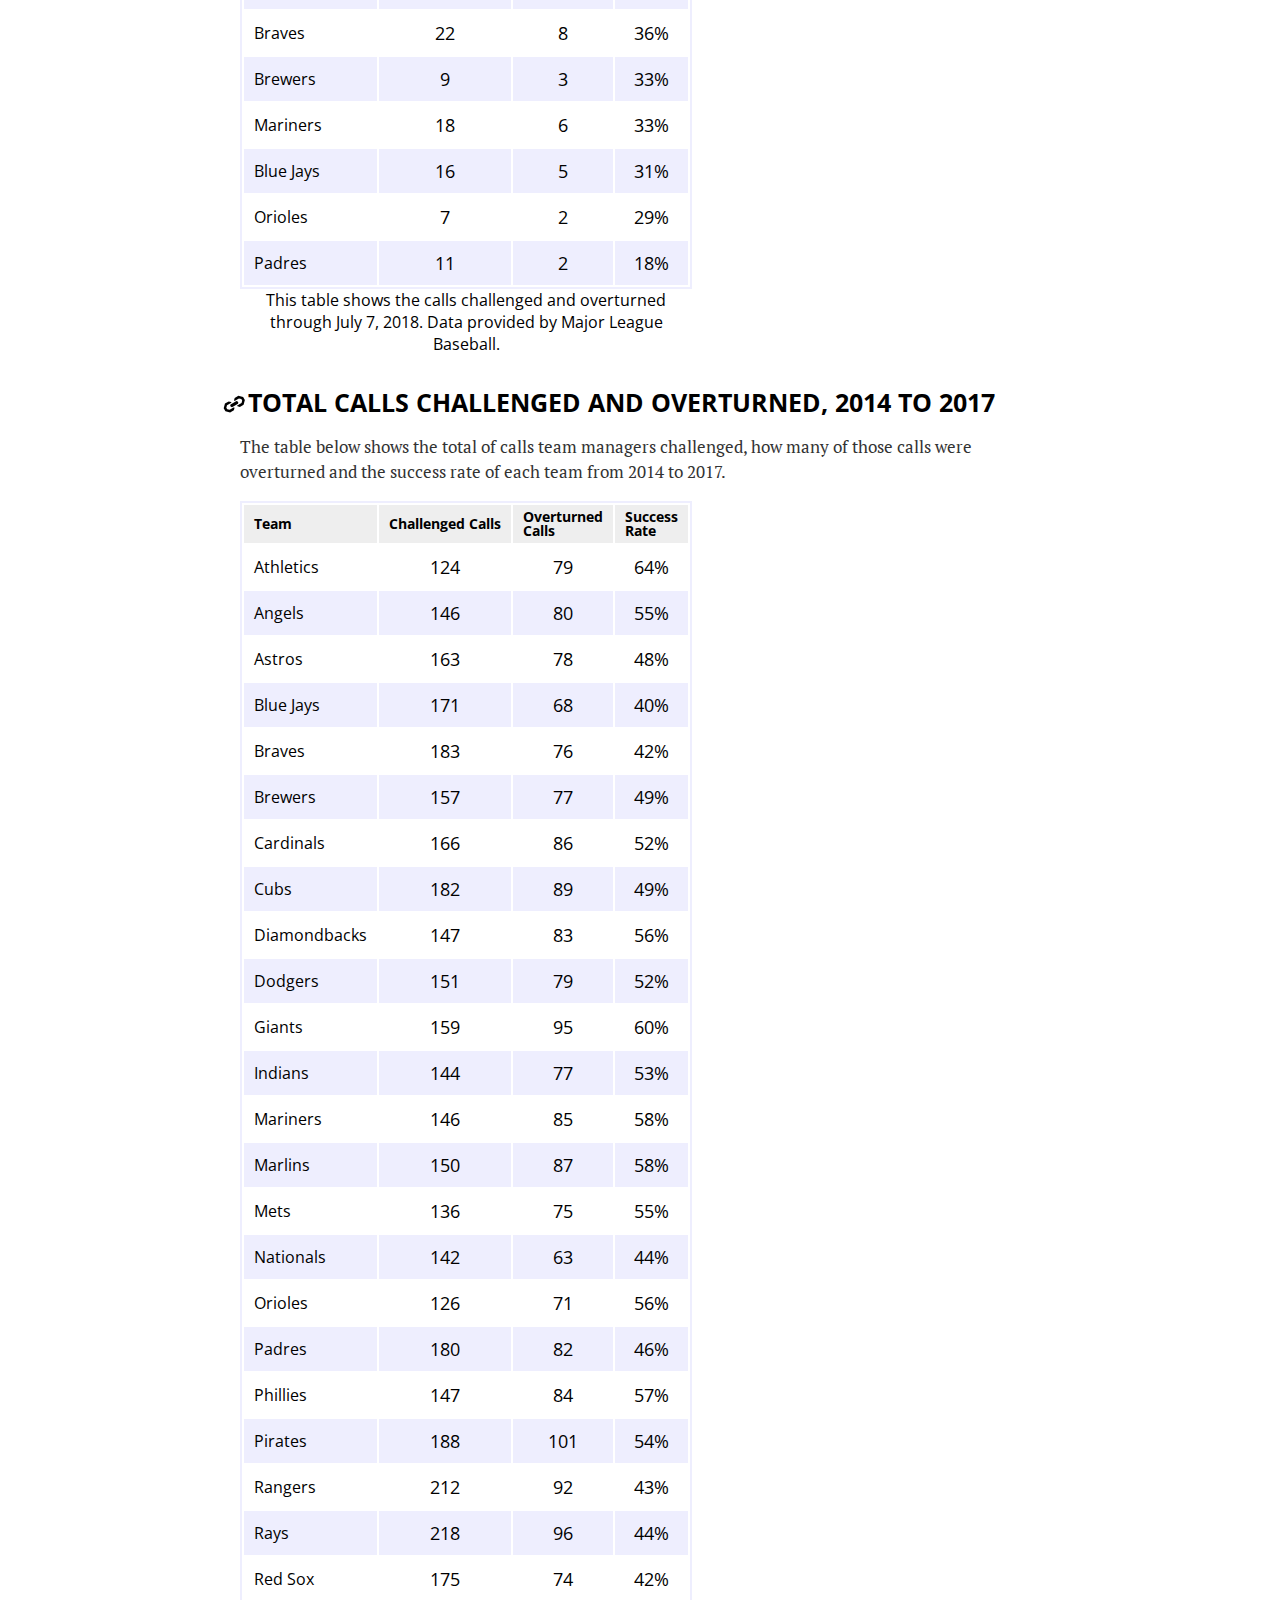
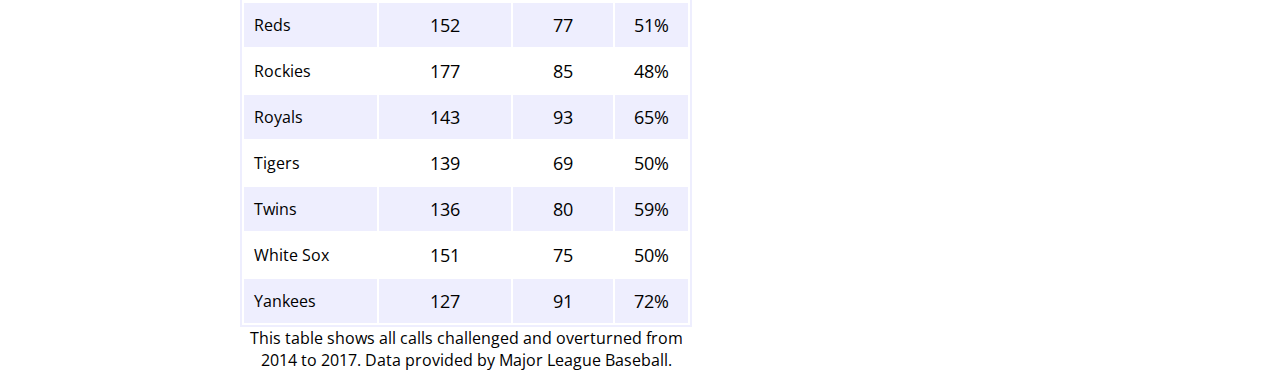
==== commit 828ca2c1: "fixed table caption" ====
--- a/www/index.html
+++ b/www/index.html
@@ -449,7 +449,7 @@
     <td>18%</td>
   </tr>
 </tbody>
- <caption> This table shows the calls challenged and overturned so far this season. Data provided by Major League Baseball. 
+ <caption> This table shows the calls challenged and overturned through July 7, 2018. Data provided by Major League Baseball. 
  </caption> 
       </table>
 
@@ -457,7 +457,7 @@
 
 <!-- code for overall data starts here -->
 
-<h2 id="overall-data"><a href="#overall-data"><svg class="intralink" viewBox="10 10 66 66" version="1.1" width="16" height="16" aria-hidden="true"><path d="M 23.4963,46.1288L 25.0796,48.8712L 29.4053,50.0303L 33.519,47.6553L 34.8902,46.8636L 37.6326,45.2803L 38.4242,46.6515L 37.2652,50.9772L 30.4091,54.9356L 21.7577,52.6174L 18.591,47.1326L 20.9091,38.4811L 27.7652,34.5227L 32.0909,35.6818L 32.8826,37.053L 30.1402,38.6364L 28.769,39.428L 24.6553,41.803L 23.4963,46.1288 Z M 38.7348,28.1895L 45.5908,24.2311L 54.2423,26.5493L 57.409,32.0341L 55.0908,40.6856L 48.2348,44.6439L 43.9091,43.4848L 43.1174,42.1136L 45.8598,40.5303L 47.231,39.7386L 51.3446,37.3636L 52.5037,33.0379L 50.9204,30.2955L 46.5946,29.1364L 42.481,31.5114L 41.1098,32.3031L 38.3674,33.8864L 37.5757,32.5152L 38.7348,28.1895 Z M 33.9006,45.1496L 31.7377,44.5701L 30.5502,42.5133L 31.1298,40.3504L 42.0994,34.0171L 44.2623,34.5966L 45.4498,36.6534L 44.8702,38.8163L 33.9006,45.1496 Z"></path></svg></a> Total calls challenged and overturned overall, 2014 to 2017</h2>
+<h2 id="overall-data"><a href="#overall-data"><svg class="intralink" viewBox="10 10 66 66" version="1.1" width="16" height="16" aria-hidden="true"><path d="M 23.4963,46.1288L 25.0796,48.8712L 29.4053,50.0303L 33.519,47.6553L 34.8902,46.8636L 37.6326,45.2803L 38.4242,46.6515L 37.2652,50.9772L 30.4091,54.9356L 21.7577,52.6174L 18.591,47.1326L 20.9091,38.4811L 27.7652,34.5227L 32.0909,35.6818L 32.8826,37.053L 30.1402,38.6364L 28.769,39.428L 24.6553,41.803L 23.4963,46.1288 Z M 38.7348,28.1895L 45.5908,24.2311L 54.2423,26.5493L 57.409,32.0341L 55.0908,40.6856L 48.2348,44.6439L 43.9091,43.4848L 43.1174,42.1136L 45.8598,40.5303L 47.231,39.7386L 51.3446,37.3636L 52.5037,33.0379L 50.9204,30.2955L 46.5946,29.1364L 42.481,31.5114L 41.1098,32.3031L 38.3674,33.8864L 37.5757,32.5152L 38.7348,28.1895 Z M 33.9006,45.1496L 31.7377,44.5701L 30.5502,42.5133L 31.1298,40.3504L 42.0994,34.0171L 44.2623,34.5966L 45.4498,36.6534L 44.8702,38.8163L 33.9006,45.1496 Z"></path></svg></a> Total calls challenged and overturned, 2014 to 2017</h2>
 
 <p>The table below shows the total of calls team managers challenged, how many of those calls were overturned and the success rate of each team from 2014 to 2017. </p>
    <table id='teams-overall'> 
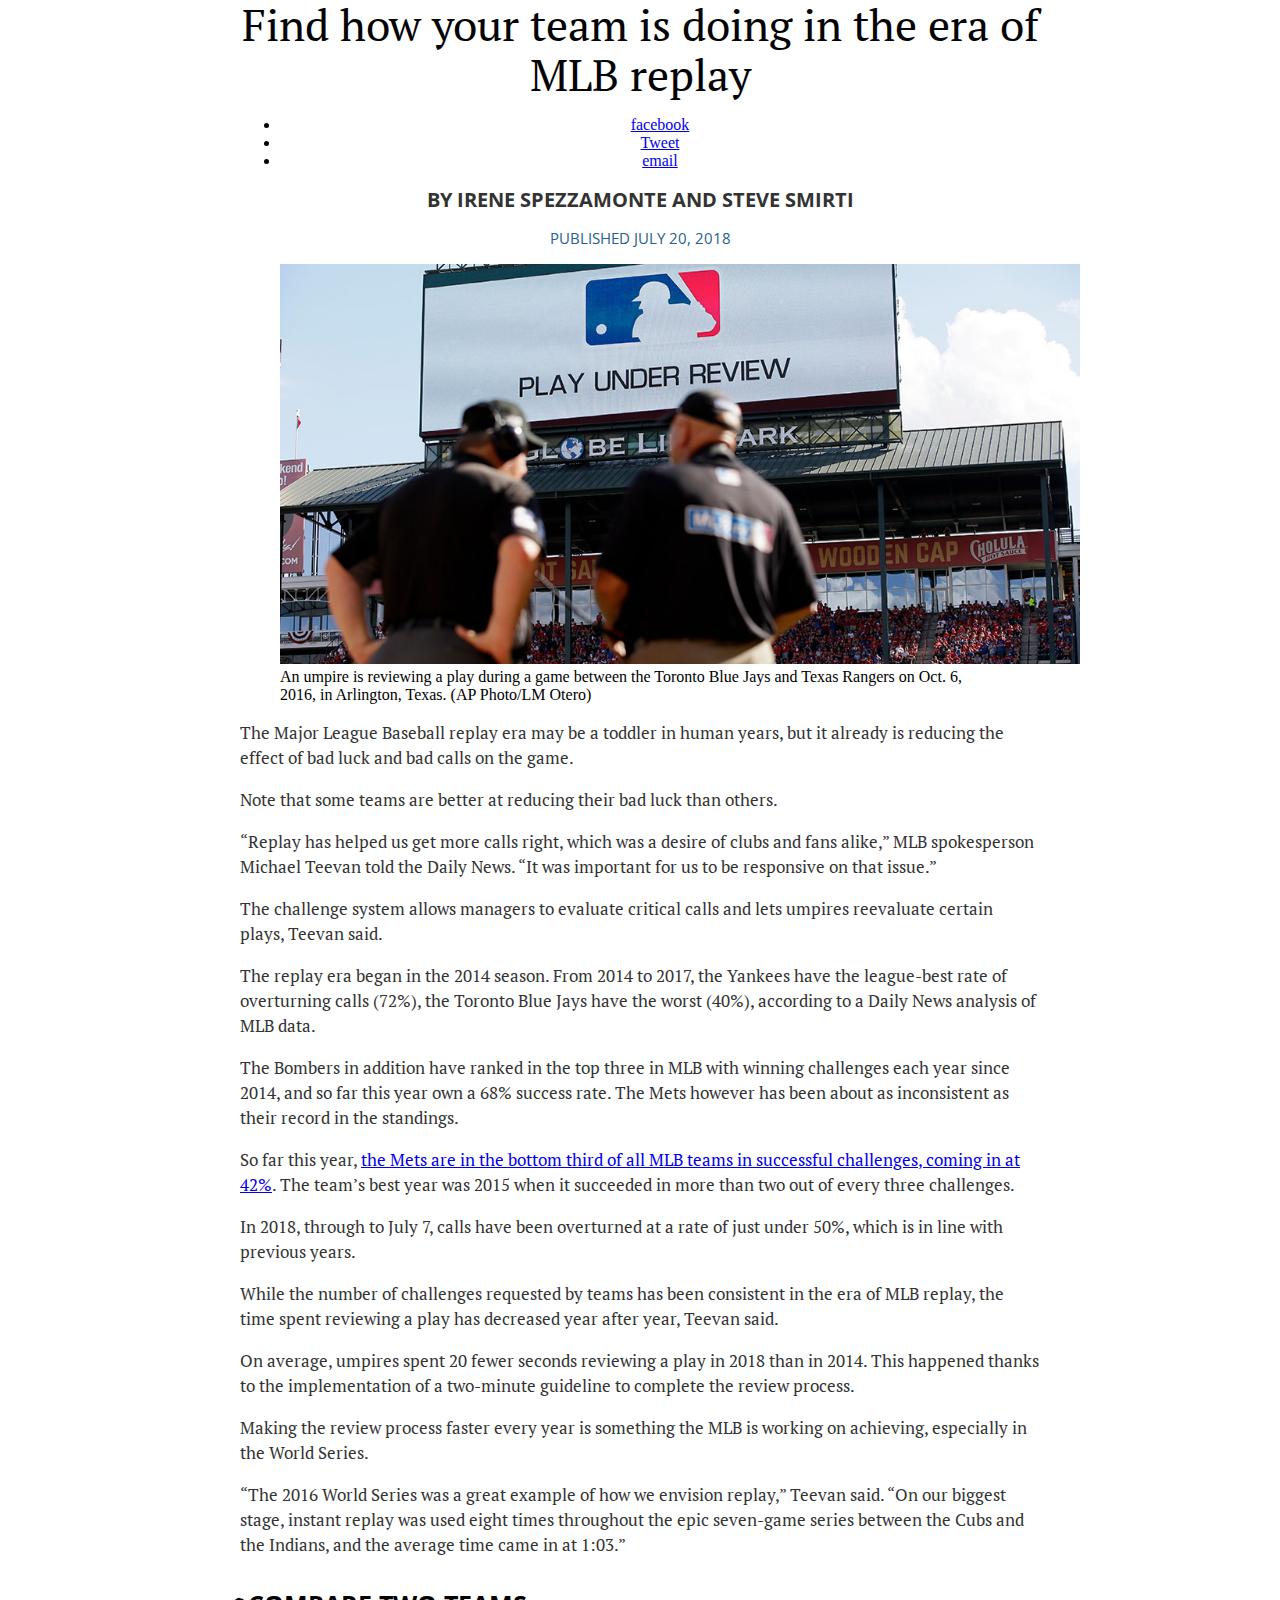
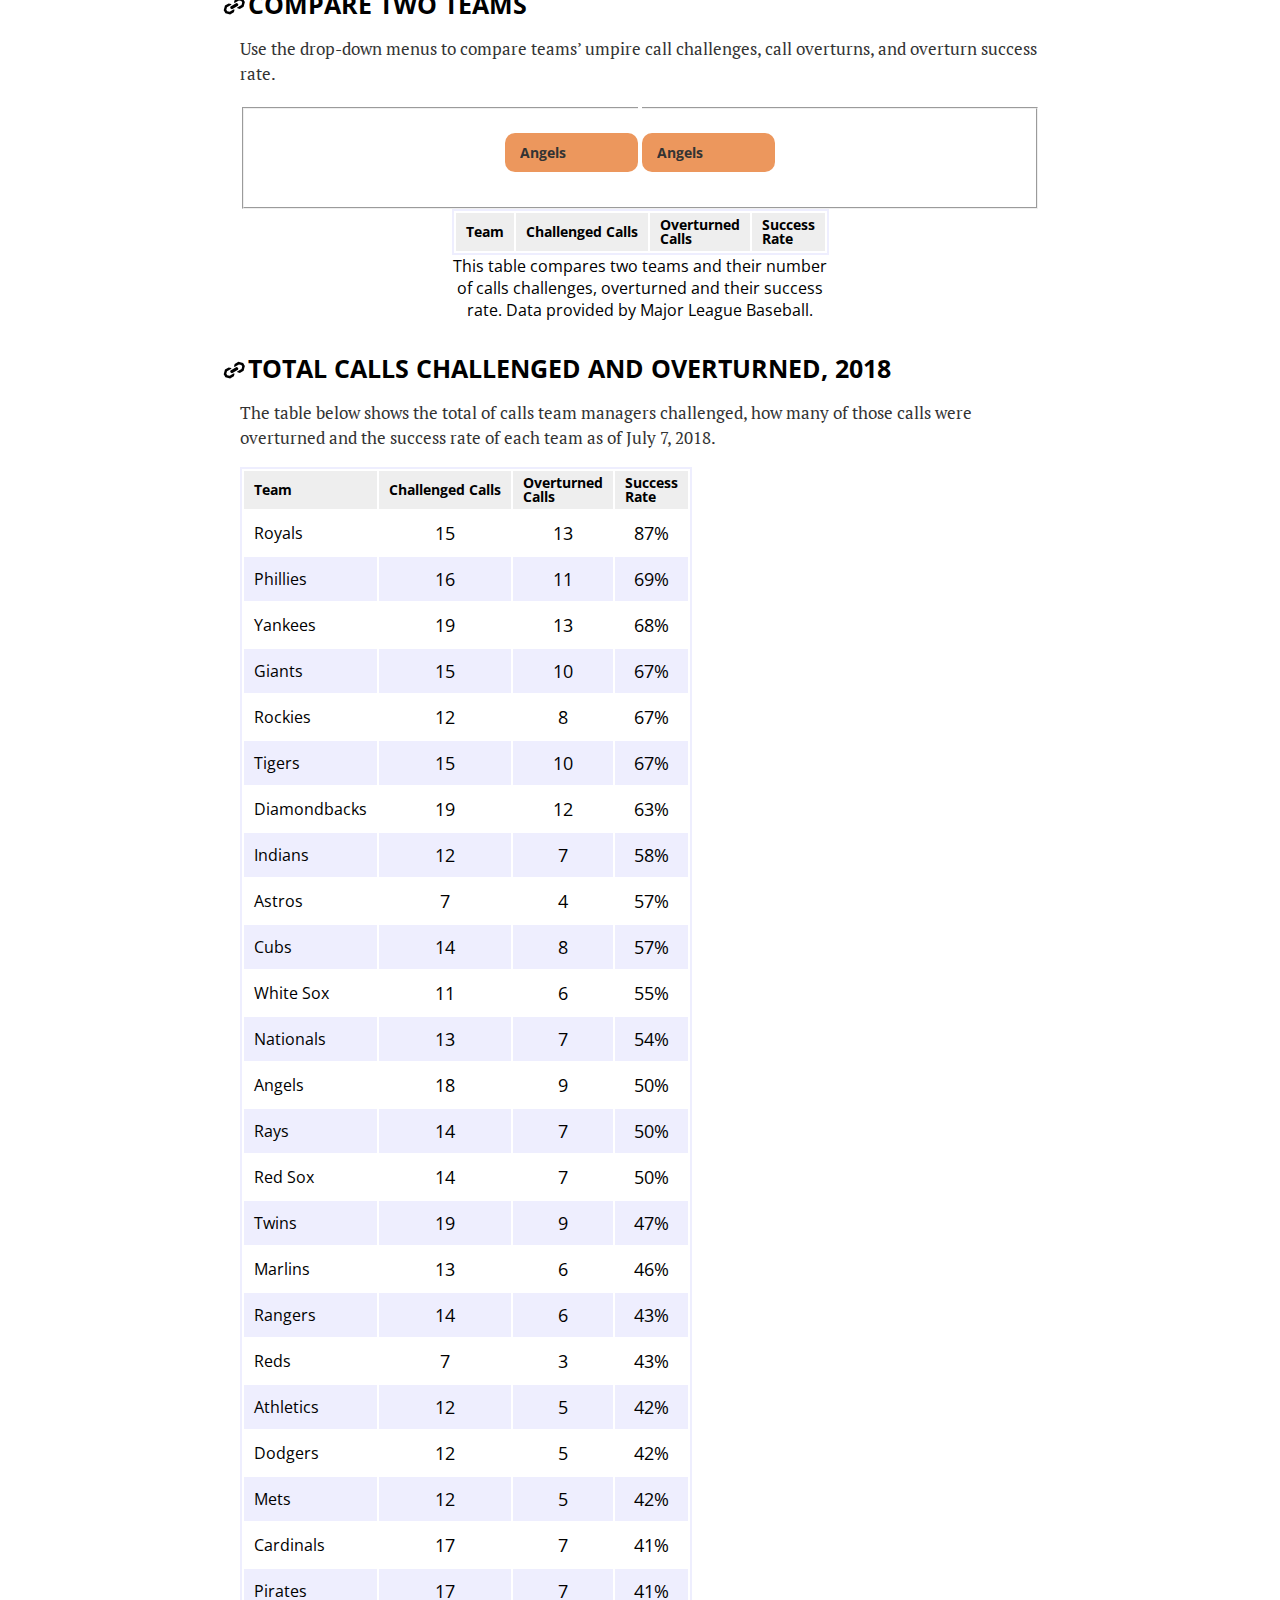
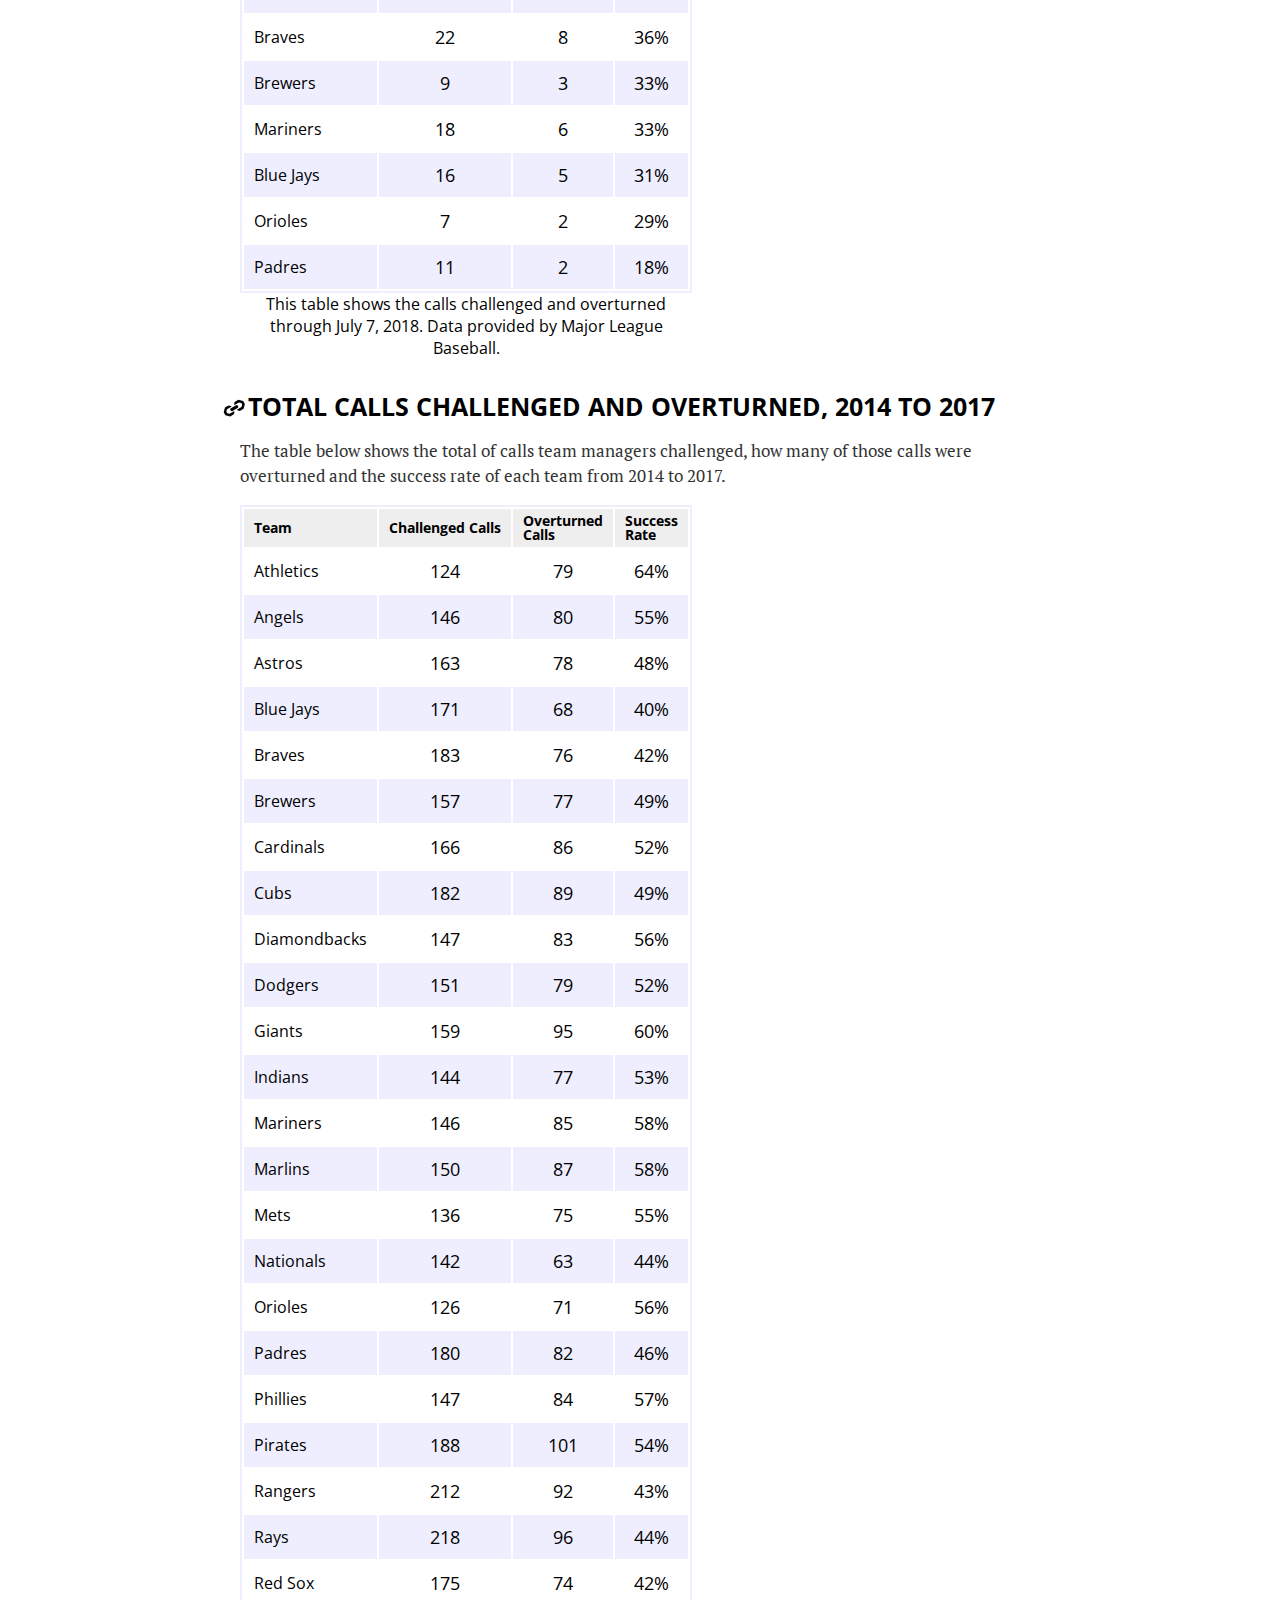
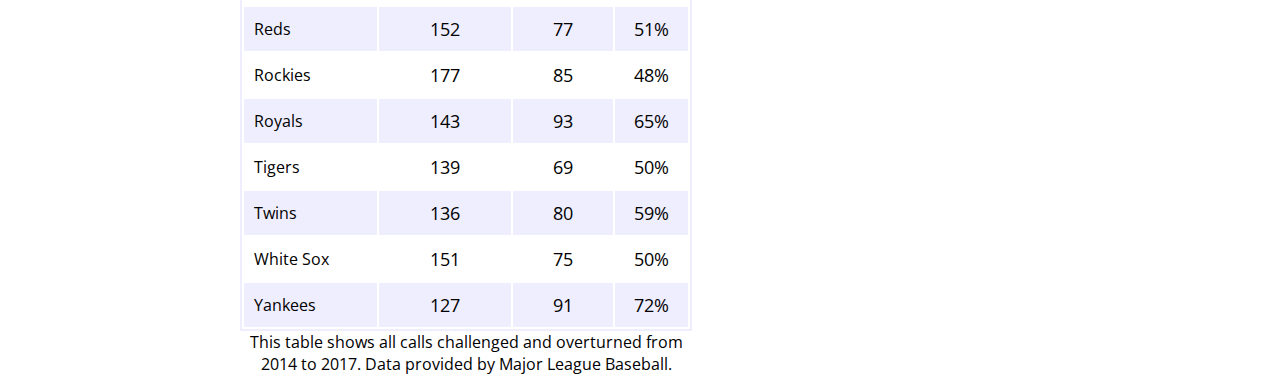
==== commit 70423811: "Meta info update" ====
--- a/www/index.html
+++ b/www/index.html
@@ -1,3 +1,6 @@
+<!DOCTYPE HTML>
+<html lang="en">
+    <head>
     <title>Find how your team is doing in the era of MLB replay</title>
     <link rel="icon" type="image/png" href="http://interactive.nydailynews.com/favicons.png">
     <meta charset="utf-8" />
@@ -9,19 +12,19 @@
     <meta http-equiv="X-UA-Compatible" content="IE=Edge" />
 
     <!-- Titles -->
-    <meta property="og:title" content='Find how your team is doing in the era of MLB replay' />
-    <meta name="twitter:title" content='Find how your team is doing in the era of MLB replay' />
+    <meta property="og:title" content='How is your team doing in the era of MLB replay?' />
+    <meta name="twitter:title" content='How is your team is doing in the era of MLB replay?' />
 
     <!-- Descriptions -->
-    <meta name="description" content="DESC" />
-    <meta property="og:description" content="DESC" />
-    <meta name="twitter:description" content="DESC" />
+    <meta name="description" content="Team-by-team statistics on how many umpire-call challenges have succeeded in the era of MLB replay" />
+    <meta property="og:description" content="Team-by-team statistics on how many umpire-call challenges have succeeded in the era of MLB replay" />
+    <meta name="twitter:description" content="Team-by-team statistics on how many umpire-call challenges have succeeded in the era of MLB replay" />
 
     <!-- KEYWORD -->
-    <meta name="keywords" content="TAGS" />
+    <meta name="keywords" content="MLB replay stats,MLB overturned calls,baseball" />
 
     <!-- LINK -->
-    <link rel="http://interactive.nydailynews.com/project/mlb-overturned-calls/" href="http://interactive.nydailynews.com/project/mlb-overturned-calls/">
+    <link rel="canonical" href="http://interactive.nydailynews.com/project/mlb-overturned-calls/">
     <meta property="og:url" content="http://interactive.nydailynews.com/project/mlb-overturned-calls/" />
     <meta name="twitter:url" content="http://interactive.nydailynews.com/project/mlb-overturned-calls/" />
 
@@ -711,4 +714,4 @@
     </div>
   </div>
 </body>
-</html>+</html>
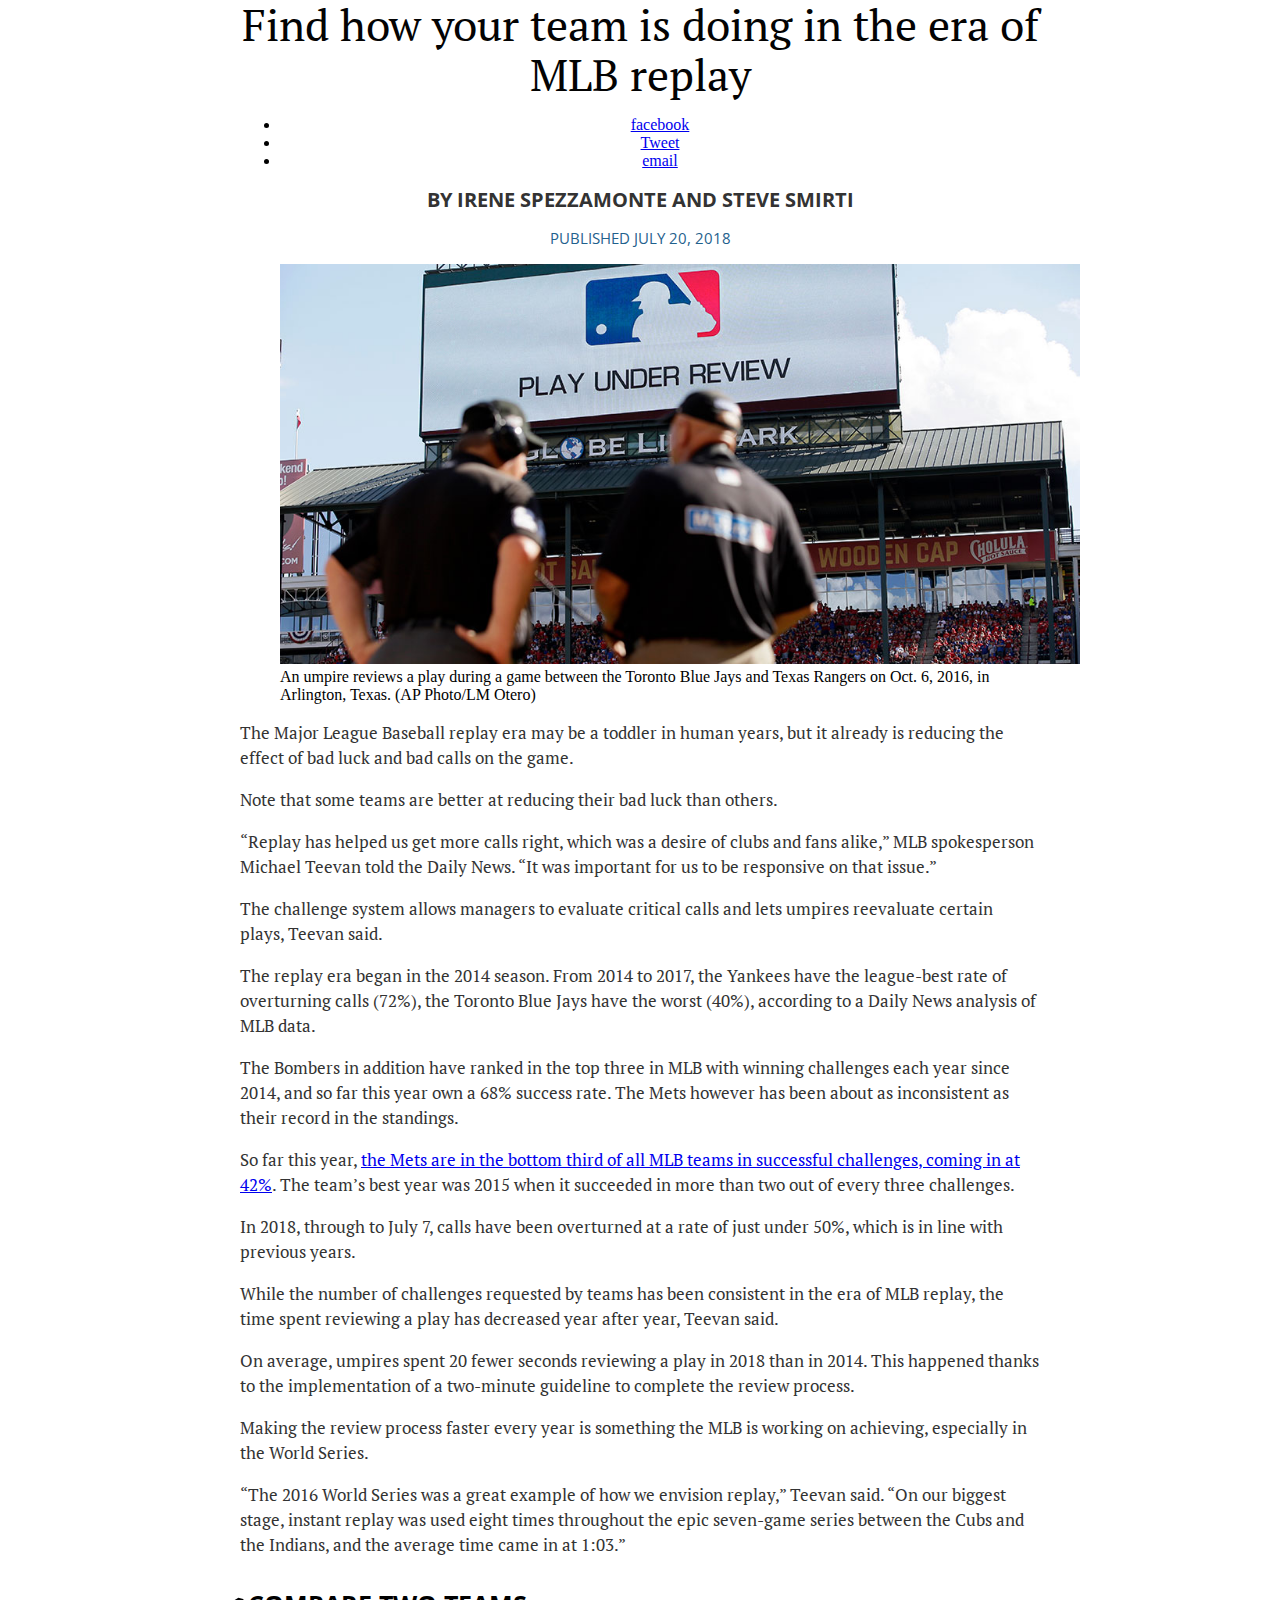
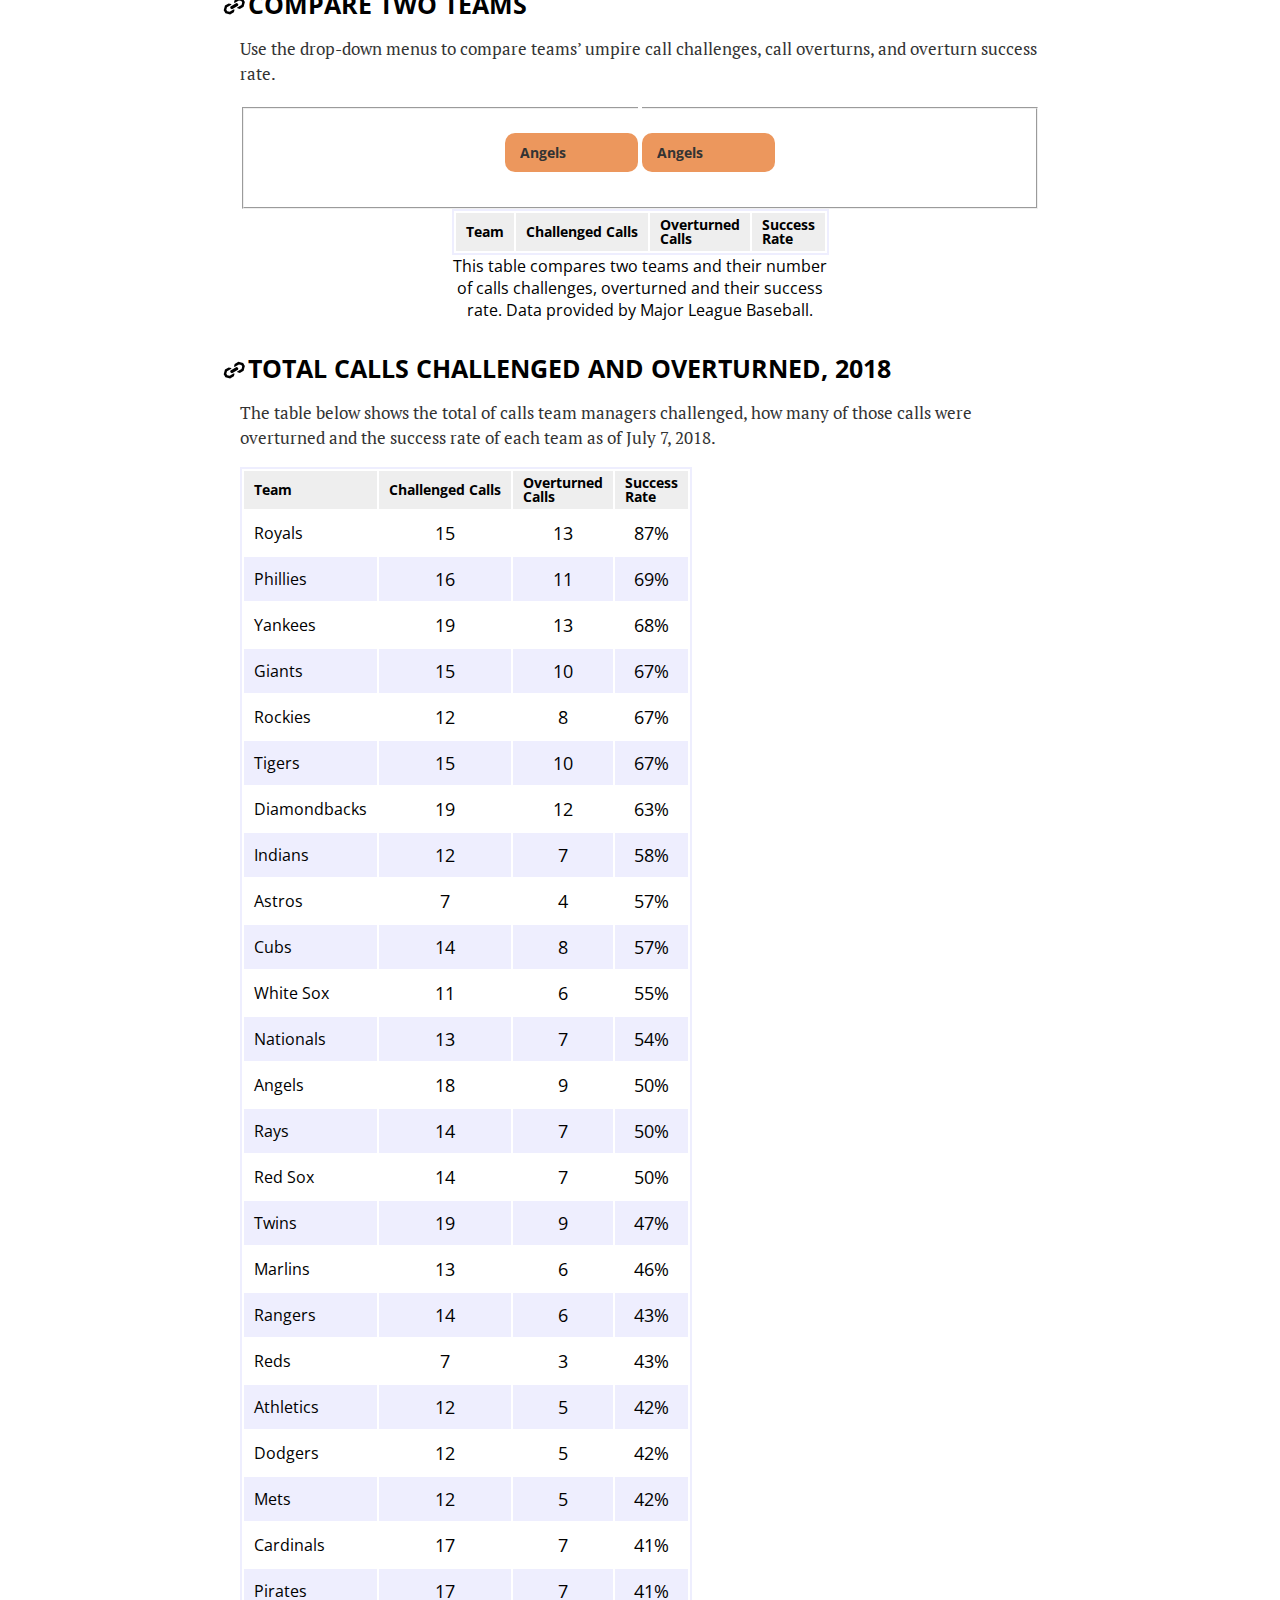
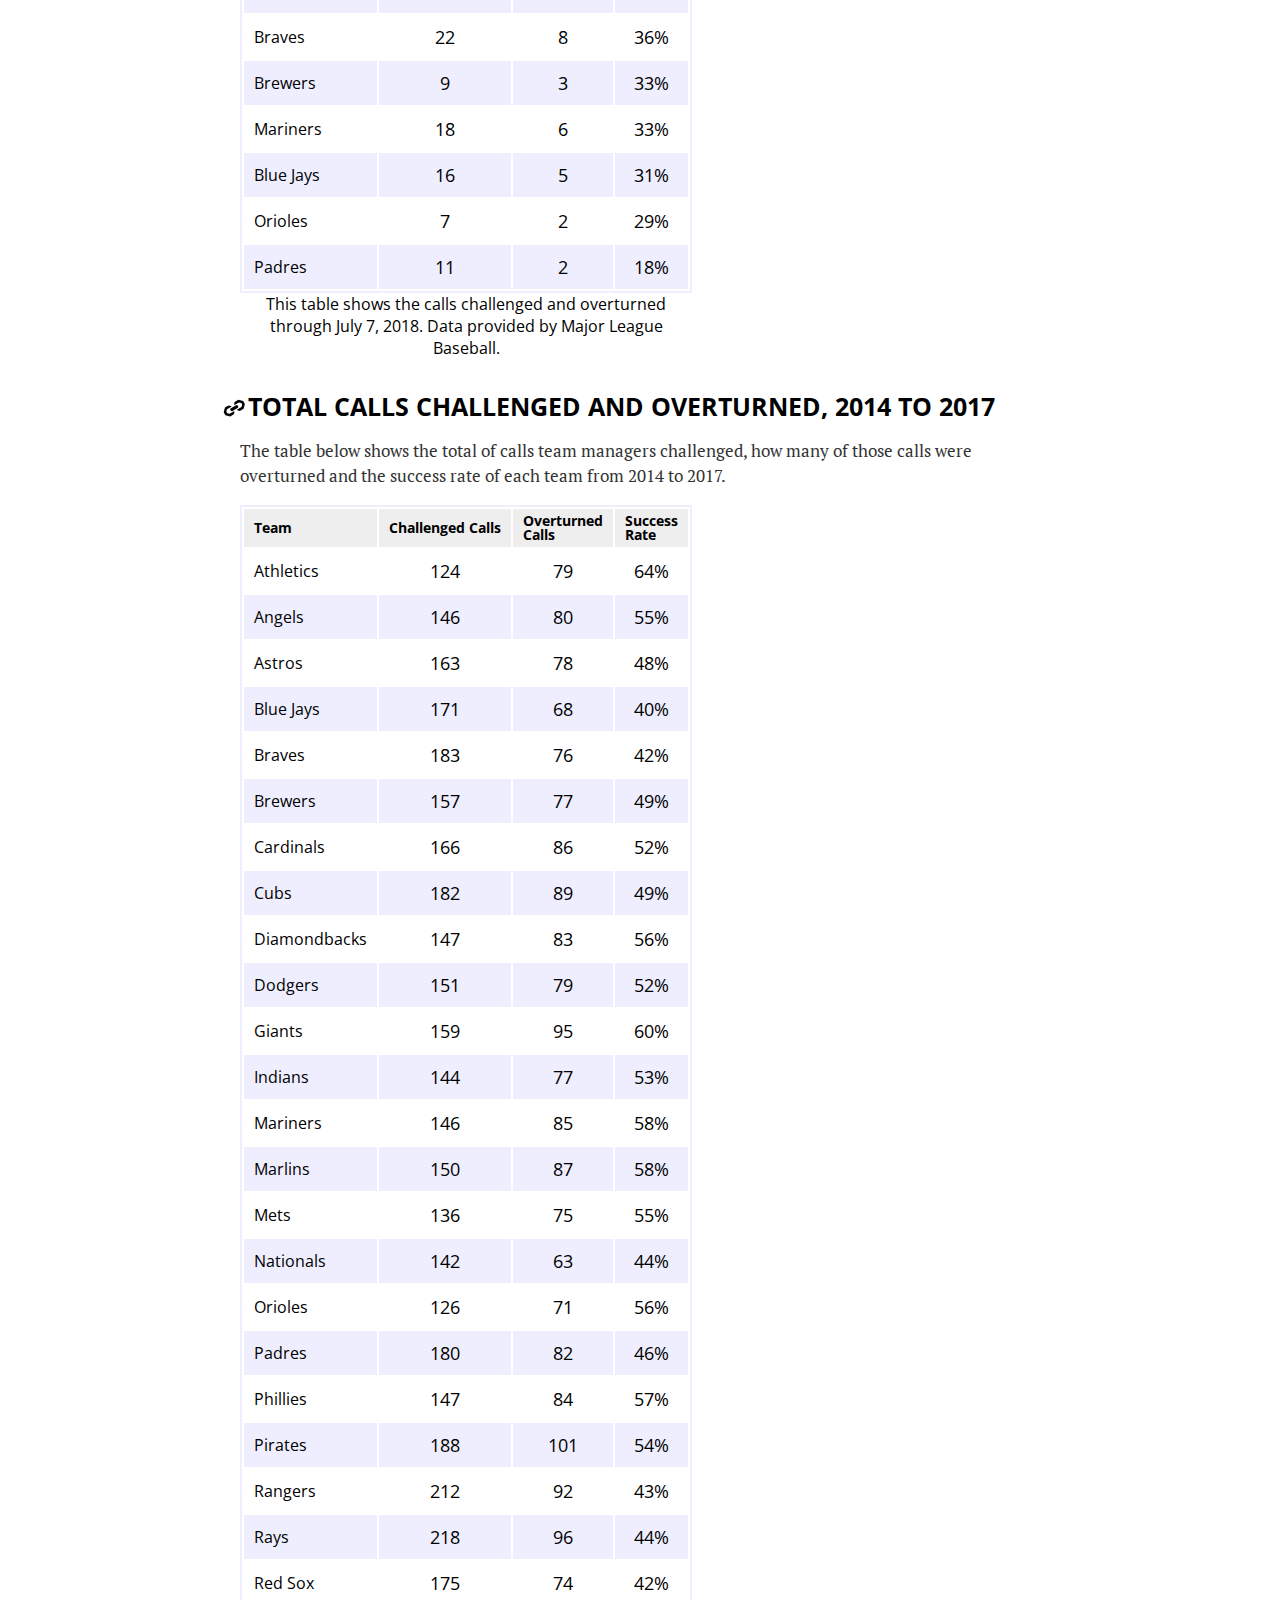
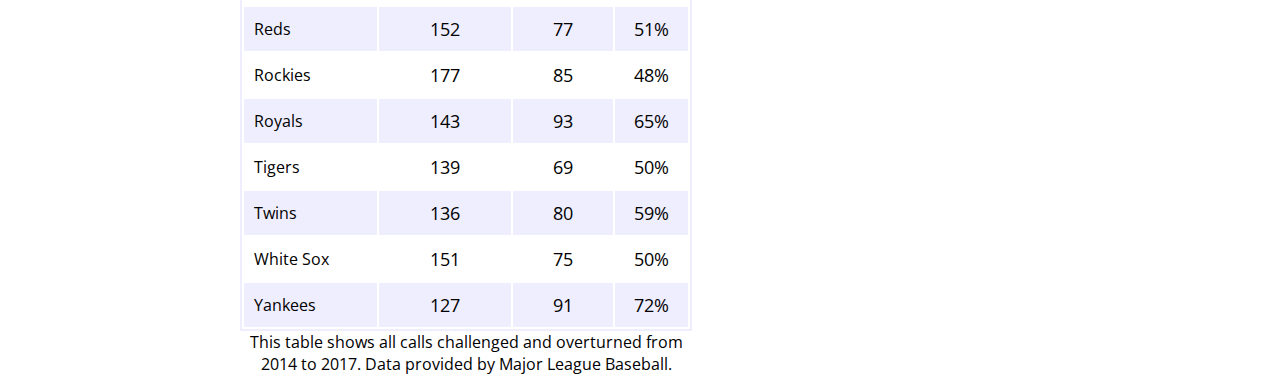
==== commit cb3610a3: "Move data out of the web dir, tweak meta, move ad" ====
--- a/www/index.html
+++ b/www/index.html
@@ -1,7 +1,7 @@
 <!DOCTYPE HTML>
 <html lang="en">
     <head>
-    <title>Find how your team is doing in the era of MLB replay</title>
+    <title>How is your team doing in the era of MLB replay?</title>
     <link rel="icon" type="image/png" href="http://interactive.nydailynews.com/favicons.png">
     <meta charset="utf-8" />
     <meta name="viewport" content="width=device-width,initial-scale=1" />
@@ -16,9 +16,9 @@
     <meta name="twitter:title" content='How is your team is doing in the era of MLB replay?' />
 
     <!-- Descriptions -->
-    <meta name="description" content="Team-by-team statistics on how many umpire-call challenges have succeeded in the era of MLB replay" />
-    <meta property="og:description" content="Team-by-team statistics on how many umpire-call challenges have succeeded in the era of MLB replay" />
-    <meta name="twitter:description" content="Team-by-team statistics on how many umpire-call challenges have succeeded in the era of MLB replay" />
+    <meta name="description" content="MLB team-by-team statistics on how many umpire calls have been overturned in the era of MLB replay" />
+    <meta property="og:description" content="MLB team-by-team statistics on how many umpire calls have been overturned in the era of MLB replay" />
+    <meta name="twitter:description" content="MLB team-by-team statistics on how many umpire calls have been overturned in the era of MLB replay" />
 
     <!-- KEYWORD -->
     <meta name="keywords" content="MLB replay stats,MLB overturned calls,baseball" />
@@ -31,7 +31,7 @@
     <!-- THUMBNAIL IMAGE-->
     <meta property="og:image" content="http://interactive.nydailynews.com/project/mlb-overturned-calls/img/mlb-overturned-calls-art.jpg" />
     <meta name="twitter:image" content="http://interactive.nydailynews.com/project/mlb-overturned-calls/img/mlb-overturned-calls-art.jpg" />
-    <meta name="twitter:image:alt" content="A description of the twitter image" />
+    <meta name="twitter:image:alt" content="An umpire reviews a play during a game between the Toronto Blue Jays and Texas Rangers on Oct. 6, 2016, in Arlington, Texas" />
     <meta property="og:image:width" content="1024" />
     <meta property="og:image:height" content="512" />
 
@@ -127,7 +127,7 @@
 
          <figure>
              <img src="img/mlb-overturned-calls-art.jpg" alt="A photo of two umpires reviewing a play" >
-             <figcaption> An umpire is reviewing a play during a game between the Toronto Blue Jays and Texas Rangers on Oct. 6, 2016, in Arlington, Texas. (AP Photo/LM Otero) </figcaption>
+             <figcaption>An umpire reviews a play during a game between the Toronto Blue Jays and Texas Rangers on Oct. 6, 2016, in Arlington, Texas. (AP Photo/LM Otero) </figcaption>
          </figure>
 
 
@@ -458,6 +458,13 @@
 
     <!-- code for 2018 ends here -->
 
+  <div class="ad center">
+    <div id='div-gpt-ad-1423507761396-1'>
+      <script>
+        googletag.cmd.push(function() { googletag.display('div-gpt-ad-1423507761396-1'); });
+      </script>
+    </div>
+  </div>
 <!-- code for overall data starts here -->
 
 <h2 id="overall-data"><a href="#overall-data"><svg class="intralink" viewBox="10 10 66 66" version="1.1" width="16" height="16" aria-hidden="true"><path d="M 23.4963,46.1288L 25.0796,48.8712L 29.4053,50.0303L 33.519,47.6553L 34.8902,46.8636L 37.6326,45.2803L 38.4242,46.6515L 37.2652,50.9772L 30.4091,54.9356L 21.7577,52.6174L 18.591,47.1326L 20.9091,38.4811L 27.7652,34.5227L 32.0909,35.6818L 32.8826,37.053L 30.1402,38.6364L 28.769,39.428L 24.6553,41.803L 23.4963,46.1288 Z M 38.7348,28.1895L 45.5908,24.2311L 54.2423,26.5493L 57.409,32.0341L 55.0908,40.6856L 48.2348,44.6439L 43.9091,43.4848L 43.1174,42.1136L 45.8598,40.5303L 47.231,39.7386L 51.3446,37.3636L 52.5037,33.0379L 50.9204,30.2955L 46.5946,29.1364L 42.481,31.5114L 41.1098,32.3031L 38.3674,33.8864L 37.5757,32.5152L 38.7348,28.1895 Z M 33.9006,45.1496L 31.7377,44.5701L 30.5502,42.5133L 31.1298,40.3504L 42.0994,34.0171L 44.2623,34.5966L 45.4498,36.6534L 44.8702,38.8163L 33.9006,45.1496 Z"></path></svg></a> Total calls challenged and overturned, 2014 to 2017</h2>
@@ -670,22 +677,6 @@
 <script src='http://interactive.nydailynews.com/js/tablesort/5.0.2/dist/sorts/tablesort.number.min.js'></script>
 <script src='js/app.js'></script>
 
-        <div>
-    
-  <div class="ad center">
-    <div id='div-gpt-ad-1423507761396-1'>
-      <script>
-        googletag.cmd.push(function() { googletag.display('div-gpt-ad-1423507761396-1'); });
-      </script>
-    </div>
-  </div>
-
-
-<section>
-</section>
-
-
-        </div>
     </article>
 </main>
 
